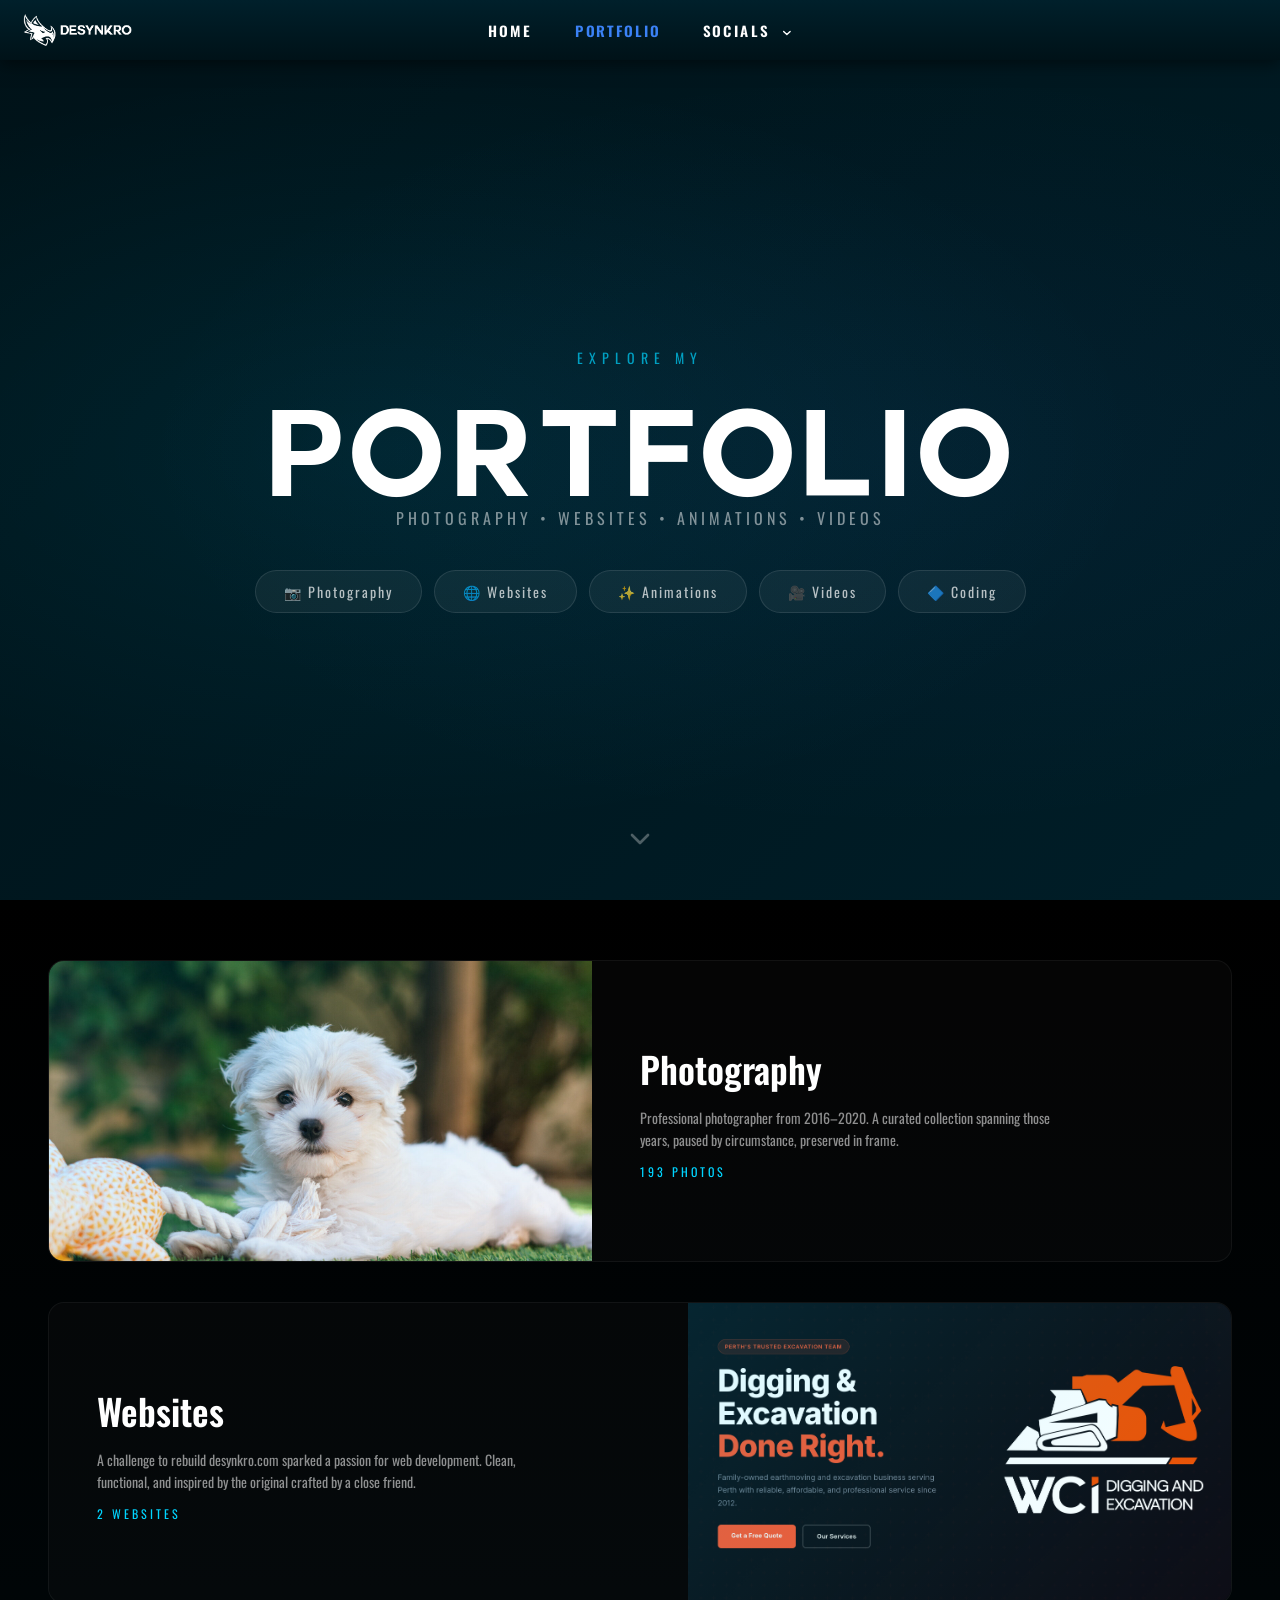
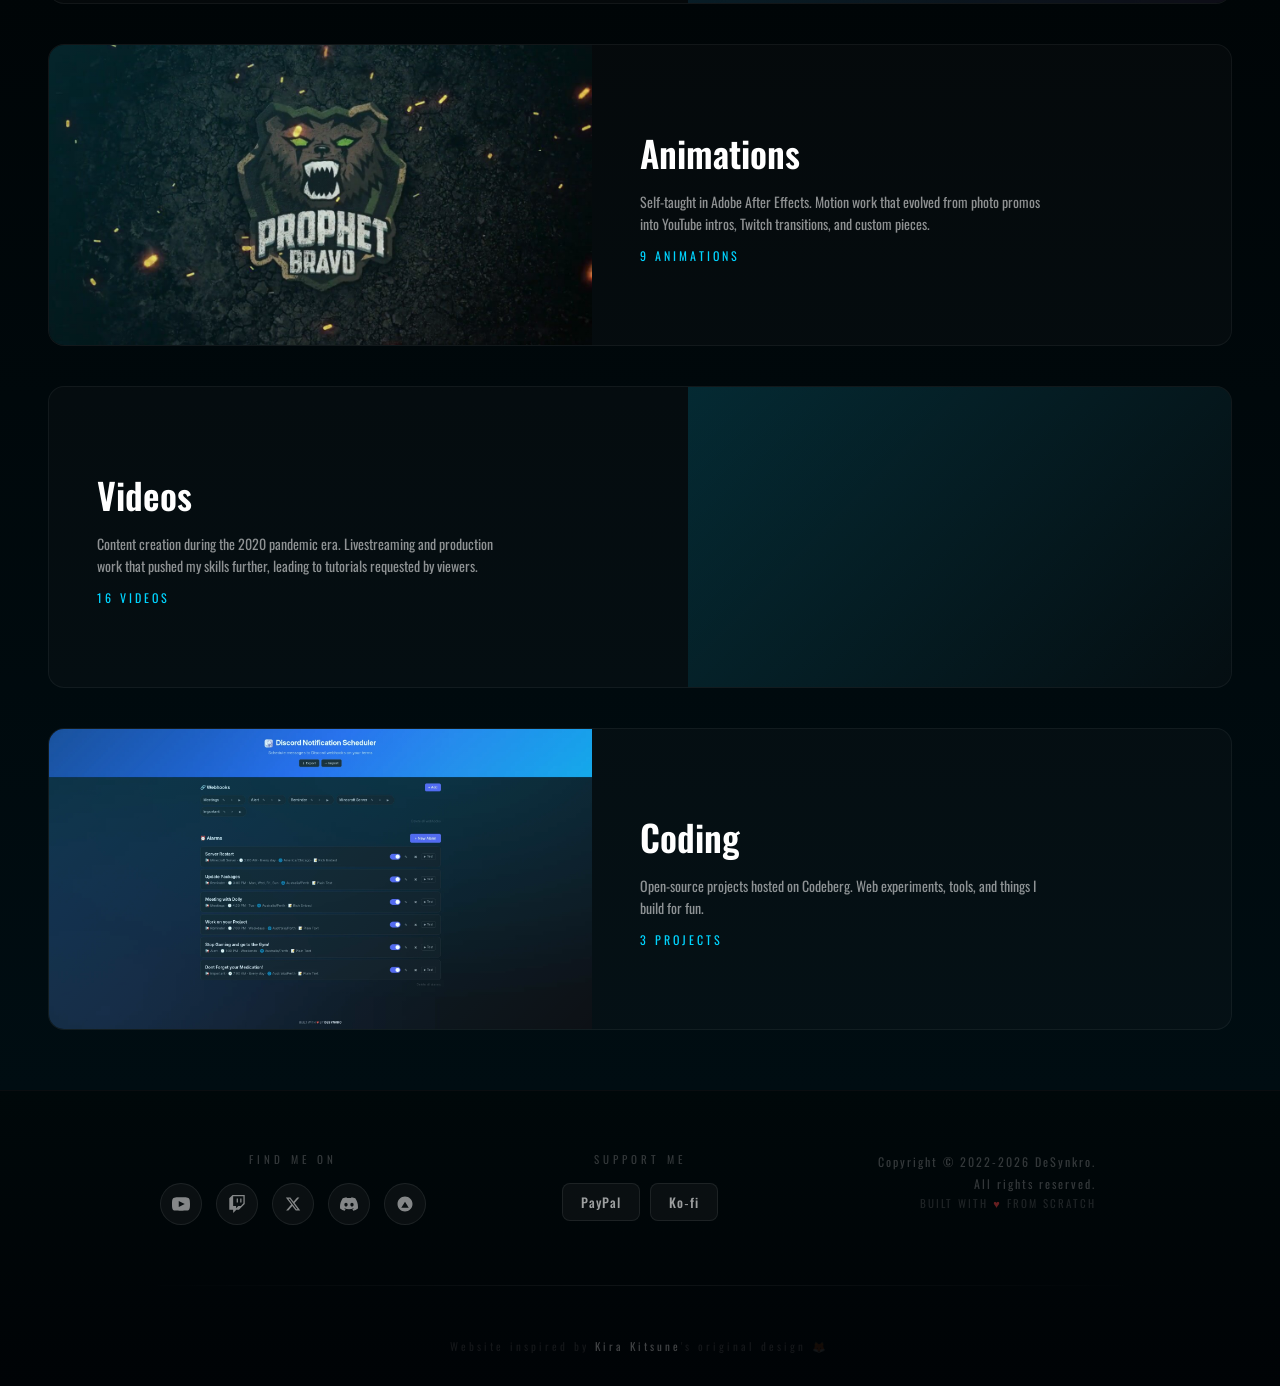
==== portfolio.html @ b9e72195 "v20260624 - Added RC Electrical website to Websites portfolio" ====
<!DOCTYPE html>
<html lang="en">
<head>
  <meta charset="UTF-8">
  <meta name="viewport" content="width=device-width, initial-scale=1.0">
  <base href="/">
  <title>DeSynkro Portfolio</title>
  <meta name="description" content="Explore DeSynkro's portfolio: photography, videos, websites, and animations.">
  <meta property="og:title" content="DeSynkro Portfolio">
  <meta property="og:description" content="Explore DeSynkro's portfolio: photography, videos, websites, and animations.">
  <meta property="og:type" content="website">
  <meta property="og:url" content="https://desynkro.com/portfolio">
  <meta property="og:image" content="https://desynkro.com/images/og-image.jpg">
  <meta name="twitter:card" content="summary_large_image">
  <meta name="twitter:title" content="DeSynkro Portfolio">
  <meta name="twitter:description" content="Explore DeSynkro's portfolio: photography, videos, websites, and animations.">
  <link rel="canonical" href="https://desynkro.com/portfolio">
  <link rel="icon" type="image/x-icon" href="/favicon.ico">
  <link rel="icon" type="image/png" sizes="32x32" href="/images/logos/favicon-32.png">
  <link rel="icon" type="image/png" sizes="16x16" href="/images/logos/favicon-16.png">

  <script type="application/ld+json">
  {
    "@context": "https://schema.org",
    "@type": "WebSite",
    "name": "DeSynkro",
    "url": "https://desynkro.com"
  }
  </script>

  <script type="application/ld+json">
  {
    "@context": "https://schema.org",
    "@type": "WebPage",
    "name": "DeSynkro Portfolio",
    "description": "Explore DeSynkro's portfolio: photography, videos, websites, and animations.",
    "url": "https://desynkro.com/portfolio",
    "breadcrumb": {
      "@type": "BreadcrumbList",
      "itemListElement": [
        { "@type": "ListItem", "position": 1, "name": "Home", "item": "https://desynkro.com" },
        { "@type": "ListItem", "position": 2, "name": "Portfolio", "item": "https://desynkro.com/portfolio" }
      ]
    }
  }
  </script>

  <link rel="stylesheet" href="/css/styles.css?v=20260624">
</head>
<body>

  <!-- ═══════════════ HEADER / NAV ═══════════════ -->
  <header>
    <a href="/"><img src="/images/logos/header_logo.png" alt="desynkro" class="header-logo"></a>
    <nav class="nav">
      <a href="/">HOME</a>
      <a href="/portfolio" class="nav-active">PORTFOLIO</a>
      <div class="dropdown">
        <a href="javascript:void(0)">SOCIALS <svg class="nav-chevron" viewBox="0 0 24 24" width="12" height="12" fill="none" stroke="currentColor" stroke-width="2.5" stroke-linecap="round" stroke-linejoin="round"><polyline points="6 9 12 15 18 9"/></svg></a>
        <div class="dropdown-menu">
          <a href="https://www.youtube.com/DeSynkro" target="_blank" rel="noopener noreferrer">YOUTUBE</a>
          <a href="https://www.twitch.tv/DeSynkro" target="_blank" rel="noopener noreferrer">TWITCH</a>
          <a href="https://x.com/DeSynkro" target="_blank" rel="noopener noreferrer">TWITTER</a>
          <a href="https://discord.com/invite/qptZkCj" target="_blank" rel="noopener noreferrer">DISCORD</a>
          <a href="https://codeberg.org/desynkro" target="_blank" rel="noopener noreferrer">CODEBERG</a>
      </div>
    </div>
  </nav>
  <button class="hamburger" id="hamburger" aria-label="Menu" aria-controls="mobileNav" aria-expanded="false">
    <span></span>
    <span></span>
    <span></span>
  </button>
</header>

<div class="mobile-nav" id="mobileNav">
  <a href="/" class="mobile-link">HOME</a>
  <a href="/portfolio" class="mobile-link mobile-active">PORTFOLIO</a>
  <div class="mobile-socials">
    <span class="mobile-socials-label">SOCIALS</span>
    <div class="mobile-social-icons">
      <a href="https://www.youtube.com/DeSynkro" target="_blank" rel="noopener noreferrer" class="msi yt">
        <svg viewBox="0 0 24 24" width="20" height="20" fill="currentColor"><path d="M23.498 6.186a3.016 3.016 0 0 0-2.122-2.136C19.505 3.545 12 3.545 12 3.545s-7.505 0-9.377.505A3.017 3.017 0 0 0 .502 6.186C0 8.07 0 12 0 12s0 3.93.502 5.814a3.016 3.016 0 0 0 2.122 2.136c1.871.505 9.376.505 9.376.505s7.505 0 9.377-.505a3.015 3.015 0 0 0 2.122-2.136C24 15.93 24 12 24 12s0-3.93-.502-5.814zM9.545 15.568V8.432L15.818 12l-6.273 3.568z"/></svg>
      </a>
      <a href="https://www.twitch.tv/DeSynkro" target="_blank" rel="noopener noreferrer" class="msi tw">
        <svg viewBox="0 0 24 24" width="20" height="20" fill="currentColor"><path d="M2.089 0L.525 4.175v16.694h5.736V24h3.132l3.127-3.132h4.695l6.26-6.258V0H2.089zm18.763 13.553l-3.652 3.651H12l-3.127 3.132v-3.132H4.473V2.089h16.379v11.464zM14.39 6.188v5.736H12V6.188h2.39zm-5.212 0v5.736H6.789V6.188h2.389z"/></svg>
      </a>
      <a href="https://x.com/DeSynkro" target="_blank" rel="noopener noreferrer" class="msi xx">
        <svg viewBox="0 0 24 24" width="18" height="18" fill="currentColor"><path d="M18.244 2.25h3.308l-7.227 8.26 8.502 11.24H16.17l-5.214-6.817L4.99 21.75H1.68l7.73-8.835L1.254 2.25H8.08l4.713 6.231zm-1.161 17.52h1.833L7.084 4.126H5.117z"/></svg>
      </a>
      <a href="https://discord.com/invite/qptZkCj" target="_blank" rel="noopener noreferrer" class="msi dc">
        <svg viewBox="0 0 24 24" width="20" height="20" fill="currentColor"><path d="M20.317 4.3698a19.7913 19.7913 0 0 0-4.8851-1.5152.0741.0741 0 0 0-.0785.0371c-.211.3753-.4447.8648-.6083 1.2495-1.8447-.2762-3.68-.2762-5.4868 0-.1636-.3933-.4058-.8742-.6177-1.2495a.077.077 0 0 0-.0785-.037 19.7363 19.7363 0 0 0-4.8852 1.515.0699.0699 0 0 0-.0321.0277C.5334 9.0458-.319 13.5799.0992 18.0578a.0824.0824 0 0 0 .0312.0561c2.0528 1.5076 4.0413 2.4228 5.9929 3.0294a.0777.0777 0 0 0 .0842-.0276c.4616-.6304.8731-1.2952 1.226-1.9942a.076.076 0 0 0-.0416-.1057c-.6528-.2476-1.2743-.5495-1.8722-.8923a.077.077 0 0 1-.0076-.1277c.1258-.0943.2517-.1923.3718-.2914a.0743.0743 0 0 1 .0776-.0105c3.9278 1.7933 8.18 1.7933 12.0614 0a.0739.0739 0 0 1 .0785.0095c.1202.099.246.1981.3728.2924a.077.077 0 0 1-.0066.1276 12.2986 12.2986 0 0 1-1.873.8914.0766.0766 0 0 0-.0407.1067c.3604.698.7719 1.3628 1.225 1.9932a.076.076 0 0 0 .0842.0286c1.961-.6067 3.9495-1.5219 6.0023-3.0294a.077.077 0 0 0 .0313-.0552c.5004-5.177-.8382-9.6739-3.5485-13.6604a.061.061 0 0 0-.0312-.0286zM8.02 15.3312c-1.1825 0-2.1569-1.0857-2.1569-2.419 0-1.3332.9555-2.4189 2.157-2.4189 1.2108 0 2.1757 1.0952 2.1568 2.419 0 1.3332-.9555 2.4189-2.1569 2.4189zm7.9748 0c-1.1825 0-2.1569-1.0857-2.1569-2.419 0-1.3332.9554-2.4189 2.1569-2.4189 1.2108 0 2.1757 1.0952 2.1568 2.419 0 1.3332-.946 2.4189-2.1568 2.4189z"/></svg>
      </a>
      <a href="https://codeberg.org/desynkro" target="_blank" rel="noopener noreferrer" class="msi cb">
        <svg viewBox="0 0 24 24" width="20" height="20" fill="currentColor"><path fill-rule="evenodd" d="M12 2C6.48 2 2 6.48 2 12s4.48 10 10 10 10-4.48 10-10S17.52 2 12 2zM7 17l5-8 5 8z"/></svg>
      </a>
    </div>
  </div>
</div>

  <!-- ═══════════════ PORTFOLIO HERO ═══════════════ -->
  <main>
  <section class="pf-hero">
    <div class="pf-hero-bg"></div>
    <div class="pf-hero-shine"></div>
    <div class="pf-hero-inner">
      <div class="pf-hero-label">EXPLORE MY</div>
      <h1 class="pf-hero-title">PORTFOLIO</h1>
      <p class="pf-hero-sub"><span class="pf-hs-line1">PHOTOGRAPHY &bull; WEBSITES</span><span class="pf-hs-sep"> &bull; </span><span class="pf-hs-line2">ANIMATIONS &bull; VIDEOS</span></p>
      <div class="pf-hero-pills" id="heroPills"></div>
    </div>
    <div class="hero-chevron" id="heroChevron">
      <svg viewBox="0 0 24 24" width="32" height="32" fill="none" stroke="currentColor" stroke-width="2" stroke-linecap="round" stroke-linejoin="round"><polyline points="6 9 12 15 18 9"/></svg>
    </div>
  </section>

  <!-- ═══════════════ MAIN CONTENT ═══════════════ -->
  <div class="pf-main" id="pfMain">

    <!-- CATEGORY HERO -->
    <section class="pf-cat-hero" id="pfCatHero" style="display:none">
      <div class="pf-cat-hero-bg" id="pfCatHeroBg"></div>
      <div class="pf-cat-hero-shine" id="pfCatHeroShine"></div>
      <div class="pf-cat-hero-inner">
        <h2 class="pf-cat-hero-title" id="pfCatHeroTitle"></h2>
        <p class="pf-cat-hero-desc" id="pfCatHeroDesc"></p>
      </div>
    </section>

    <!-- LEVEL 1: CATEGORY SHOWCASE -->
    <section class="pf-browse" id="pfBrowse">
      <div class="pf-showcase" id="pfShowcase"></div>
    </section>

    <!-- LEVEL 2: SUBCATEGORIES -->
    <section class="pf-browse" id="pfSubBrowse" style="display:none">
      <div class="pf-level-bar">
        <button class="pf-back" id="pfBackTop"><span class="pf-back-arr">←</span><span class="pf-back-lbl"> BACK</span></button>
        <span class="pf-level-title" id="pfLevelTitle"></span>
      </div>
      <div class="pf-subgrid" id="pfSubgrid"></div>
      <div class="pf-yt-cta" id="pfYtCta" style="display:none">
        <a href="https://www.youtube.com/@DeSynkro" target="_blank" rel="noopener noreferrer" class="pf-yt-cta-link">
          These are my favorites! Watch more on my YouTube
        </a>
      </div>
    </section>

    <!-- LEVEL 3: GALLERY -->
    <section class="pf-gallery" id="pfGallery" style="display:none">
      <div class="pf-level-bar pf-gallery-bar">
        <button class="pf-back" id="pfBackGallery"><span class="pf-back-arr">←</span><span class="pf-back-lbl"> BACK</span></button>
        <span class="pf-level-title" id="pfGalleryTitle"></span>
      </div>
      <div class="pf-grid" id="pfGrid"></div>
    </section>

    <!-- LIGHTBOX -->
    <div class="pf-lightbox" id="pfLightbox">
      <button class="pf-lightbox-close">✕</button>
      <div class="pf-lightbox-counter" id="pfLbCounter"></div>
      <div class="pf-lightbox-body">
        <div class="pf-lightbox-view">
          <img class="pf-lightbox-img" id="lbImg" alt="Portfolio image">
          <a class="pf-lightbox-link" id="lbLink" href="javascript:void(0)" target="_blank" rel="noopener noreferrer" style="display:none">VISIT SITE →</a>
        </div>
        <button class="pf-lightbox-arrow pf-lightbox-prev" id="lbPrev">‹</button>
        <button class="pf-lightbox-arrow pf-lightbox-next" id="lbNext">›</button>
      </div>
      <div class="pf-lightbox-footer">
        <div class="pf-lightbox-name" id="lbName"></div>
      </div>
    </div>

  </div>
  </main>

  <div class="pf-sticky-bar" id="pfStickyBar">
    <button class="pf-back pf-back--sticky" id="pfBackGallerySticky"><span class="pf-back-arr">←</span><span class="pf-back-lbl"> BACK</span></button>
  </div>

  <!-- ═══════════════ FOOTER ═══════════════ -->
  <footer>
    <div class="footer-inner">
      <div class="footer-col">
        <span class="footer-label">FIND ME ON</span>
        <div class="footer-socials-row">
          <a href="https://www.youtube.com/DeSynkro" target="_blank" rel="noopener noreferrer" class="social-icon yt" title="YouTube">
            <svg viewBox="0 0 24 24" width="18" height="18" fill="currentColor"><path d="M19.615 3.184c-3.604-.246-11.631-.245-15.23 0C.488 3.45.029 5.804 0 12c.029 6.185.484 8.549 4.385 8.816 3.6.245 11.626.246 15.23 0C23.512 20.55 23.971 18.196 24 12c-.029-6.185-.484-8.549-4.385-8.816zM9 16V8l8 4-8 4z"/></svg>
          </a>
          <a href="https://www.twitch.tv/DeSynkro" target="_blank" rel="noopener noreferrer" class="social-icon tw" title="Twitch">
            <svg viewBox="0 0 24 24" width="18" height="18" fill="currentColor"><path d="M11.571 4.714h1.715v5.143H11.57zm4.715 0H18v5.143h-1.714zM6 0L1.714 4.286v15.428h5.143V24l4.286-4.286h3.428L22.286 12V0zm14.571 11.143l-3.428 3.428h-3.428l-3 3v-3H6.857V1.714h13.714Z"/></svg>
          </a>
          <a href="https://x.com/DeSynkro" target="_blank" rel="noopener noreferrer" class="social-icon xx" title="Twitter / X">
            <svg viewBox="0 0 24 24" width="16" height="16" fill="currentColor"><path d="M18.244 2.25h3.308l-7.227 8.26 8.502 11.24H16.17l-5.214-6.817L4.99 21.75H1.68l7.73-8.835L1.254 2.25H8.08l4.713 6.231zm-1.161 17.52h1.833L7.084 4.126H5.117z"/></svg>
          </a>
          <a href="https://discord.com/invite/qptZkCj" target="_blank" rel="noopener noreferrer" class="social-icon dc" title="Discord">
            <svg viewBox="0 0 24 24" width="18" height="18" fill="currentColor"><path d="M20.317 4.3698a19.7913 19.7913 0 00-4.8851-1.5152.0741.0741 0 00-.0785.0371c-.211.3753-.4447.8648-.6083 1.2495-1.8447-.2762-3.68-.2762-5.4868 0-.1636-.3933-.4058-.8742-.6177-1.2495a.077.077 0 00-.0785-.037 19.7363 19.7363 0 00-4.8852 1.515.0699.0699 0 00-.0321.0277C.5334 9.0458-.319 13.5799.0992 18.0578a.0824.0824 0 00.0312.0561c2.0528 1.5076 4.0413 2.4228 5.9929 3.0294a.0777.0777 0 00.0842-.0276c.4616-.6304.8731-1.2952 1.226-1.9942a.076.076 0 00-.0416-.1057c-.6528-.2476-1.2743-.5495-1.8722-.8923a.077.077 0 01-.0076-.1277c.1258-.0943.2517-.1923.3718-.2914a.0743.0743 0 01.0776-.0105c3.9278 1.7933 8.18 1.7933 12.0614 0a.0739.0739 0 01.0785.0095c.1202.099.246.1981.3728.2924a.077.077 0 01-.0066.1276 12.2986 12.2986 0 01-1.873.8914.0766.0766 0 00-.0407.1067c.3604.698.7719 1.3628 1.225 1.9932a.076.076 0 00.0842.0286c1.961-.6067 3.9495-1.5219 6.0023-3.0294a.077.077 0 00.0313-.0552c.5004-5.177-.8382-9.6739-3.5485-13.6604a.061.061 0 00-.0312-.0286zM8.02 15.3312c-1.1825 0-2.1569-1.0857-2.1569-2.419 0-1.3332.9555-2.4189 2.157-2.4189 1.2108 0 2.1757 1.0952 2.1568 2.419 0 1.3332-.9555 2.4189-2.1569 2.4189zm7.9748 0c-1.1825 0-2.1569-1.0857-2.1569-2.419 0-1.3332.9554-2.4189 2.1569-2.4189 1.2108 0 2.1757 1.0952 2.1568 2.419 0 1.3332-.946 2.4189-2.1568 2.4189z"/></svg>
          </a>
          <a href="https://codeberg.org/desynkro" target="_blank" rel="noopener noreferrer" class="social-icon cb" title="Codeberg">
            <svg viewBox="0 0 24 24" width="18" height="18" fill="currentColor"><path fill-rule="evenodd" d="M12 2C6.48 2 2 6.48 2 12s4.48 10 10 10 10-4.48 10-10S17.52 2 12 2zM7 17l5-8 5 8z"/></svg>
          </a>
        </div>
      </div>
      <div class="footer-col">
        <span class="footer-label">SUPPORT ME</span>
        <div class="support-btns">
          <a href="https://paypal.me/iagorosa97" target="_blank" rel="noopener noreferrer" class="support-btn" title="PayPal">PayPal</a>
          <a href="https://ko-fi.com/desynkro" target="_blank" rel="noopener noreferrer" class="support-btn" title="Ko-fi">Ko‑fi</a>
        </div>
      </div>
      <div class="footer-col">
        <div class="footer-copy">
          Copyright © 2022-<span id="year"></span> DeSynkro.<br>All rights reserved.<br>
          <span class="footer-made">BUILT WITH <span class="heart">♥</span> FROM SCRATCH</span>
        </div>
      </div>
      <div class="footer-divider"></div>
      <div class="footer-bottom">Website inspired by <br class="footer-break"><a href="https://kirakitsune.dev/" target="_blank" rel="noopener noreferrer" class="footer-link">Kira Kitsune</a>'s original design 🦊</div>
    </div>
  </footer>

  <!-- ═══════════════ JAVASCRIPT ═══════════════ -->
  <script src="/js/portfolio-data.js"></script>
  <script>
    (function() {
      // ── REFS ──
      const showcase = document.getElementById('pfShowcase');
      const subGrid = document.getElementById('pfSubgrid');
      const galleryGrid = document.getElementById('pfGrid');
      const browse = document.getElementById('pfBrowse');
      const subBrowse = document.getElementById('pfSubBrowse');
      const gallery = document.getElementById('pfGallery');
      const levelTitle = document.getElementById('pfLevelTitle');
      const galleryTitle = document.getElementById('pfGalleryTitle');
      const backTop = document.getElementById('pfBackTop');
      const ytCta = document.getElementById('pfYtCta');
      const backGallery = document.getElementById('pfBackGallery');
      const backGallerySticky = document.getElementById('pfBackGallerySticky');
      const pfStickyBar = document.getElementById('pfStickyBar');
      const pfCatHero = document.getElementById('pfCatHero');
      const pfCatHeroBg = document.getElementById('pfCatHeroBg');
      const pfCatHeroShine = document.getElementById('pfCatHeroShine');
      const pfCatHeroTitle = document.getElementById('pfCatHeroTitle');
      const pfCatHeroDesc = document.getElementById('pfCatHeroDesc');
      const heroPills = document.getElementById('heroPills');
      const pfMain = document.getElementById('pfMain');

      let currentParent = null;
      let currentSub = null;
      let lbIndex = 0;
      let levelStack = [];
      let lastCategorySlug = null;

      function getItems(cat) { return cat.items || cat.images || []; }
      function countItems(cat) {
        if (cat.items) return cat.items.length;
        if (cat.images) return cat.images.length;
        if (cat.children) return cat.children.reduce((s, c) => s + countItems(c), 0);
        return 0;
      }

      // ── PILLS ──
      const emojis = { photography: '📷', websites: '🌐', animations: '✨', videos: '🎥', coding: '🔷' };
      portfolioData.forEach(cat => {
        const pill = document.createElement('button');
        pill.className = 'pf-pill';
        pill.textContent = (emojis[cat.slug] ? emojis[cat.slug] + ' ' : '') + cat.title;
        pill.addEventListener('click', () => {
          if (cat.type === 'coding') {
            renderCodebergProjects(cat);
          } else if (cat.items && cat.items.length && cat.type) {
            openGallery(cat);
          } else if (cat.children && cat.children.length) {
            renderSubCategories(cat);
          }
        });
        heroPills.appendChild(pill);
      });

      const catThemes = {
        photography: { accent: '#00d4ff', g1: '#001218', g2: '#00202B', g3: '#0a0020' },
        videos:      { accent: '#d400ff', g1: '#180018', g2: '#2B0020', g3: '#200040' },
        animations:  { accent: '#00ff88', g1: '#001810', g2: '#002B1a', g3: '#002010' },
        websites:    { accent: '#ff8800', g1: '#181000', g2: '#2B1a00', g3: '#201000' },
        coding:     { accent: '#2185D0', g1: '#001218', g2: '#002040', g3: '#0B3049' },
      };

      function showCatHero(cat) {
        pfCatHero.style.display = 'flex';
        const theme = catThemes[cat.slug] || catThemes.photography;
        pfCatHeroBg.style.background = `linear-gradient(135deg, ${theme.g1} 0%, ${theme.g2} 30%, ${theme.g3} 60%, ${theme.g1} 100%)`;
        pfCatHeroShine.style.background = `radial-gradient(ellipse at 30% 50%, ${theme.accent}22 0%, transparent 60%),
                                           radial-gradient(ellipse at 70% 50%, ${theme.accent}11 0%, transparent 60%)`;
        pfCatHero.style.setProperty('--cat-accent', theme.accent);
        pfCatHeroTitle.textContent = cat.title;
        pfCatHeroDesc.textContent = cat.desc || '';
        const hero = document.querySelector('.pf-hero');
        if (hero) hero.style.display = 'none';
      }

      function hideCatHero() {
        pfCatHero.style.display = 'none';
        const hero = document.querySelector('.pf-hero');
        if (hero) hero.style.display = '';
      }

      function pushState(slug, title, url, replace) {
        try {
          const safeUrl = !url || window.location.protocol === 'file:' ? null : url;
          if (replace) {
            history.replaceState({ slug }, title, safeUrl);
          } else {
            history.pushState({ slug }, title, safeUrl);
          }
        } catch(e) { /* history API unavailable */ }
        document.title = `${title} — DeSynkro`;
      }

      // ── LEVEL 1: SHOWCASE ──
      function renderShowcase(scroll, fromSlug) {
        currentParent = null;
        currentSub = null;
        levelStack = [];
        browse.style.display = '';
        subBrowse.style.display = 'none';
        gallery.style.display = 'none';
        ytCta.style.display = 'none';
        hideCatHero();
        adjustMainPadding();
        pushState(null, 'Portfolio', '/portfolio', true);
        document.title = 'DeSynkro Portfolio';


        showcase.innerHTML = portfolioData.map((cat, i) => {
          const total = countItems(cat);
          const label = cat.type === 'animation' ? 'ANIMATIONS'
            : cat.type === 'video' ? 'VIDEOS'
            : cat.type === 'website' ? 'SITES'
            : cat.type === 'coding' ? 'PROJECTS'
            : 'PROJECTS';
          const thumb = cat.thumb || '';
          const desc = cat.desc || `${total} ${label}`;
          const isEven = i % 2 === 0;
          const countLabel = cat.type === 'animation' ? 'ANIMATIONS'
            : cat.type === 'video' ? 'VIDEOS'
            : cat.type === 'website' ? 'WEBSITES'
            : cat.type === 'coding' ? 'PROJECTS'
            : cat.slug === 'videos' ? 'VIDEOS'
            : 'PHOTOS';

          return `
            <div class="pf-feature" data-slug="${cat.slug}">
              <div class="pf-feature-visual">
                <div class="pf-feature-bg" style="background-image:url('${thumb}')"></div>
                <div class="pf-feature-glow"></div>
              </div>
              <div class="pf-feature-info">
                <h2 class="pf-feature-title">${cat.title}</h2>
                <p class="pf-feature-desc">${desc}</p>
                <span class="pf-feature-count">${total} ${countLabel}</span>
              </div>
            </div>
          `;
        }).join('');

        showcase.querySelectorAll('.pf-feature').forEach((el, i) => {
          setTimeout(() => el.classList.add('show'), i * 120);
          el.addEventListener('click', () => {
              const cat = portfolioData.find(c => c.slug === el.dataset.slug);
              if (!cat) return;
              if (cat.type === 'coding') {
                renderCodebergProjects(cat);
              } else if (cat.items && cat.items.length && cat.type) {
                openGallery(cat);
              } else if (cat.children && cat.children.length) {
                renderSubCategories(cat);
              }
          });
        });
        if (scroll) {
          let target = null;
          if (fromSlug) {
            target = showcase.querySelector(`[data-slug="${fromSlug}"]`);
          }
          if (target) {
            target.scrollIntoView({ behavior: 'smooth', block: 'start' });
          } else {
            pfMain.scrollIntoView({ behavior: 'smooth', block: 'start' });
          }
        }
      }

      // ── LEVEL 2: SUBCATEGORIES ──
      function renderSubCategories(parent, replace) {
        currentParent = parent;
        lastCategorySlug = parent.slug;
        currentSub = null;
        browse.style.display = 'none';
        subBrowse.style.display = '';
        gallery.style.display = 'none';
        ytCta.style.display = parent.slug === 'videos' ? '' : 'none';
        showCatHero(parent);
        adjustMainPadding();
        const url = levelStack.length
          ? '/' + levelStack.map(p => p.slug).join('/') +
            (levelStack[levelStack.length - 1].slug === parent.slug ? '' : '/' + parent.slug)
          : '/' + parent.slug;
        pushState(parent.slug, parent.title, url, replace);
        levelTitle.textContent = '';
        backTop.innerHTML = levelStack.length
          ? `<span class="pf-back-arr">←</span><span class="pf-back-lbl"> BACK TO ${levelStack[levelStack.length - 1].title.toUpperCase()}</span>`
          : '<span class="pf-back-arr">←</span><span class="pf-back-lbl"> BACK</span>';

        const isLocations = parent.slug === 'locations';
        subGrid.classList.toggle('pf-subgrid--locations', isLocations);
        subGrid.innerHTML = parent.children.map(child => {
          const items = getItems(child);
          const label = child.type === 'video' ? 'VIDEOS'
            : child.type === 'website' ? 'SITES'
            : child.type === 'animation' ? 'ANIMATIONS'
            : 'PHOTOS';
          const locClass = isLocations ? ' pf-subcard--location' : '';
          const videoClass = child.type === 'video' ? ' pf-subcard--video' : '';
          return `
            <div class="pf-subcard${locClass}${videoClass}" data-slug="${child.slug}">
              <div class="pf-subcard-bg" style="background-image:url('${child.thumb}')"></div>
              <div class="pf-subcard-label"><span class="pf-subcard-title">${child.title}</span> <span class="pf-subcard-count">${countItems(child)} ${label}</span></div>
            </div>
          `;
        }).join('');

        subGrid.querySelectorAll('.pf-subcard').forEach(card => {
          card.addEventListener('click', () => {
            const slug = card.dataset.slug;
            const child = parent.children.find(c => c.slug === slug);
            if (!child) return;
            const items = getItems(child);
            if (items.length) {
              openGallery(child);
            } else if (child.children && child.children.length) {
              levelStack.push(parent);
              renderSubCategories(child);
            }
          });
        });

        requestAnimationFrame(() => {
          subGrid.querySelectorAll('.pf-subcard').forEach((el, i) => {
            setTimeout(() => el.classList.add('show'), i * 80);
          });
        });
        if (pfMain) pfMain.scrollIntoView({ behavior: 'smooth', block: 'start' });
      }

      function handleBack() {
        pfStickyBar.classList.remove('visible');
        if (currentParent) {
          if (levelStack.length && levelStack[levelStack.length - 1] === currentParent) {
            levelStack.pop();
          }
          renderSubCategories(currentParent, true);
        } else {
          renderShowcase(true, lastCategorySlug);
        }
      }

      backTop.addEventListener('click', () => {
        if (levelStack.length) {
          renderSubCategories(levelStack.pop(), true);
        } else {
          renderShowcase(true, lastCategorySlug);
        }
      });

      backGallery.addEventListener('click', handleBack);
      backGallerySticky.addEventListener('click', handleBack);

      // ── LEVEL 3: GALLERY ──
      function openGallery(cat, replace) {
        currentSub = cat;
        lastCategorySlug = (currentParent || cat).slug;
        if (pfStickyBar) pfStickyBar.classList.remove('visible');
        browse.style.display = 'none';
        subBrowse.style.display = 'none';
        gallery.style.display = '';
        showCatHero(currentParent || cat);
        adjustMainPadding();
        const ancestors = [];
        if (levelStack.length) ancestors.push(...levelStack);
        if (currentParent && !ancestors.some(a => a.slug === currentParent.slug)) ancestors.push(currentParent);
        const url = ancestors.length
          ? '/' + ancestors.map(a => a.slug).join('/') + '/' + cat.slug
          : '/' + cat.slug;
        pushState(cat.slug, cat.title, url, replace);
        galleryTitle.textContent = currentParent ? cat.title : '';
        backGallery.innerHTML = `<span class="pf-back-arr">←</span><span class="pf-back-lbl">${currentParent ? ` BACK TO ${currentParent.title.toUpperCase()}` : ' BACK'}</span>`;
        backGallerySticky.innerHTML = `<span class="pf-back-arr">←</span><span class="pf-back-lbl">${currentParent ? ` BACK TO ${currentParent.title.toUpperCase()}` : ' BACK'}</span>`;

        const items = getItems(cat);
        const isVideo = cat.type === 'video';
        const isAnimation = cat.type === 'animation';
        const isWebsite = cat.type === 'website';
        const isLocation = currentParent && currentParent.slug === 'locations';
        const isWide = isVideo || isLocation;
        const isNarrow = isAnimation || isWebsite;

        galleryGrid.className = 'pf-grid' + (isWide ? ' pf-grid--wide' : isNarrow ? ' pf-grid--narrow' : '');
        galleryGrid.innerHTML = items.map((item, i) => {
          const thumb = item.thumb || item;
          const playOverlay = (isVideo || isAnimation) ? '<div class="pf-grid-play">▶</div>' : '';
          const wideClass = (isWide || isNarrow) ? ' pf-grid-item--wide' : '';
          const label = item.title ? item.title.length > 40 ? item.title.slice(0, 39) + '…' : item.title : '';
          return `
            <div class="pf-grid-cell" data-index="${i}">
              <div class="pf-grid-item${wideClass}">
                <img src="${thumb}" alt="${cat.title}" loading="lazy">
                ${playOverlay}
              </div>
              ${label ? `<span class="pf-grid-label">${label}</span>` : ''}
            </div>
          `;
        }).join('');

        galleryGrid.querySelectorAll('.pf-grid-cell').forEach(el => {
          el.addEventListener('click', () => {
            lbIndex = parseInt(el.dataset.index);
            openLightbox();
          });
        });

        requestAnimationFrame(() => {
          galleryGrid.querySelectorAll('.pf-grid-cell').forEach((el, i) => {
            setTimeout(() => el.classList.add('show'), i * 40);
          });
        });
        if (pfMain) pfMain.scrollIntoView({ behavior: 'smooth', block: 'start' });
      }

      // ── CODEBERG PROJECTS ──
      const langColors = {
        JavaScript: '#f1e05a', TypeScript: '#3178c6', HTML: '#e34c26',
        CSS: '#563d7c', Python: '#3572A5', Shell: '#89e051',
        Dockerfile: '#384d54', PHP: '#4F5D95', Rust: '#dea584',
        Go: '#00ADD8', Ruby: '#701516', Svelte: '#ff3e00',
        Vue: '#41b883', Astro: '#ff5a03', Kotlin: '#A97BFF',
        Java: '#b07219', C: '#555555', 'C++': '#f34b7d',
        'C#': '#178600', Lua: '#000080', Swift: '#F05138',
      };
      function langColor(lang) { return langColors[lang] || '#6b7280'; }

      function renderCodebergProjects(cat, replace) {
        currentSub = cat;
        currentParent = null;
        lastCategorySlug = cat.slug;
        levelStack = [];
        if (pfStickyBar) pfStickyBar.classList.remove('visible');
        browse.style.display = 'none';
        subBrowse.style.display = 'none';
        gallery.style.display = '';
        showCatHero(cat);
        adjustMainPadding();
        const url = '/' + cat.slug;
        pushState(cat.slug, cat.title, url, replace);
        galleryTitle.textContent = '';
        backGallery.innerHTML = '<span class="pf-back-arr">&#8592;</span><span class="pf-back-lbl">BACK</span>';
        backGallerySticky.innerHTML = '<span class="pf-back-arr">&#8592;</span><span class="pf-back-lbl">BACK</span>';

        galleryGrid.className = 'pf-grid pf-grid--coding';

        const items = cat.items || [];
        if (!items.length) {
          galleryGrid.innerHTML = '<div class="pf-loading">No projects yet.</div>';
          if (pfMain) pfMain.scrollIntoView({ behavior: 'smooth', block: 'start' });
          return;
        }

        galleryGrid.innerHTML = items.map((item, i) => {
          const desc = item.desc || '';
          return `
            <a href="${item.url}" target="_blank" rel="noopener noreferrer" class="pf-coding-cell" data-index="${i}">
              <div class="pf-coding-card">
                <div class="pf-coding-name">${item.name}</div>
                ${desc ? `<div class="pf-coding-desc">${desc}</div>` : ''}
                <div class="pf-coding-meta">
                  ${item.lang ? `<span class="pf-coding-lang"><span class="pf-coding-dot" style="background:${langColor(item.lang)}"></span>${item.lang}</span>` : ''}
                </div>
              </div>
            </a>
          `;
        }).join('');

        requestAnimationFrame(() => {
          galleryGrid.querySelectorAll('.pf-coding-cell').forEach((el, i) => {
            setTimeout(() => el.classList.add('show'), i * 40);
          });
        });

        if (pfMain) pfMain.scrollIntoView({ behavior: 'smooth', block: 'start' });
      }

      // ── LIGHTBOX ──
      const lb = document.getElementById('pfLightbox');
      const lbImg = document.getElementById('lbImg');
      const lbCounter = document.getElementById('pfLbCounter');
      const lbName = document.getElementById('lbName');
      const lbLink = document.getElementById('lbLink');
      const lbClose = document.querySelector('.pf-lightbox-close');
      const lbPrev = document.getElementById('lbPrev');
      const lbNext = document.getElementById('lbNext');

      function hideLightboxMedia() {
        const f = lb.querySelector('.pf-lb-frame');
        if (f) { f.style.display = 'none'; f.src = ''; }
        const v = lb.querySelector('.pf-lb-vid');
        if (v) { v.style.display = 'none'; v.pause(); v.src = ''; v.load(); }
        const d = lb.querySelector('.pf-lb-demo');
        if (d) { d.style.display = 'none'; d.pause(); d.src = ''; d.load(); }
        lbImg.style.display = 'none';
        lbLink.style.display = 'none';
      }

      function openLightbox() {
        const items = getItems(currentSub);
        if (!items.length) return;
        const item = items[lbIndex];
        const type = currentSub.type || 'image';
        const total = items.length;

        lbCounter.textContent = `${lbIndex + 1} / ${total}`;
        lbName.textContent = item.title || '';
        hideLightboxMedia();

        if (type === 'video') {
          let frame = lb.querySelector('.pf-lb-frame');
          if (!frame) {
            frame = document.createElement('iframe');
            frame.className = 'pf-lb-frame';
            frame.allow = 'autoplay; encrypted-media';
            frame.allowFullscreen = true;
            lb.querySelector('.pf-lightbox-view').prepend(frame);
          }
          frame.style.display = '';
          frame.src = `https://www.youtube.com/embed/${item.videoId}?autoplay=1`;
        } else if (type === 'animation') {
          let video = lb.querySelector('.pf-lb-vid');
          if (!video) {
            video = document.createElement('video');
            video.className = 'pf-lb-vid';
            video.controls = true;
            video.playsInline = true;
            lb.querySelector('.pf-lightbox-view').prepend(video);
          }
          video.style.display = '';
          video.poster = item.thumb || '';
          video.src = item.src;
          video.load();
          video.volume = 0.2;
          video.play().catch(() => {});
        } else if (type === 'website') {
          if (item.src) {
            let demo = lb.querySelector('.pf-lb-demo');
            if (!demo) {
              demo = document.createElement('video');
              demo.className = 'pf-lb-demo';
              demo.controls = true;
              demo.playsInline = true;
              demo.loop = true;
              lb.querySelector('.pf-lightbox-view').prepend(demo);
            }
            demo.style.display = '';
            demo.poster = item.thumb || '';
            demo.src = item.src;
            demo.load();
            demo.volume = 0.2;
            demo.play().catch(() => {});
          } else {
            lbImg.style.display = '';
            lbImg.src = item.thumb || item;
          }
          lbLink.href = item.url || '#';
          lbLink.style.display = '';
          lbLink.textContent = 'VISIT SITE →';
        } else {
          lbImg.style.display = '';
          lbImg.src = item.thumb || item;
        }

        lb.classList.add('open');
        document.body.style.overflow = 'hidden';
      }

      function closeLightbox() {
        lb.classList.remove('open');
        document.body.style.overflow = '';
        const frame = lb.querySelector('.pf-lb-frame');
        if (frame) frame.src = '';
        const video = lb.querySelector('.pf-lb-vid');
        if (video) { video.pause(); video.src = ''; video.load(); }
        const demo = lb.querySelector('.pf-lb-demo');
        if (demo) { demo.pause(); demo.src = ''; demo.load(); }
        lbLink.style.display = 'none';
      }

      function prevItem() {
        const items = getItems(currentSub);
        if (!items.length) return;
        lbIndex = (lbIndex - 1 + items.length) % items.length;
        refreshLightboxItem();
      }

      function nextItem() {
        const items = getItems(currentSub);
        if (!items.length) return;
        lbIndex = (lbIndex + 1) % items.length;
        refreshLightboxItem();
      }

      function refreshLightboxItem() {
        const items = getItems(currentSub);
        const item = items[lbIndex];
        const type = currentSub.type || 'image';
        lbCounter.textContent = `${lbIndex + 1} / ${items.length}`;
        lbName.textContent = item.title || '';
        hideLightboxMedia();

        if (type === 'video') {
          const frame = lb.querySelector('.pf-lb-frame');
          if (frame) { frame.style.display = ''; frame.src = `https://www.youtube.com/embed/${item.videoId}?autoplay=1`; }
        } else if (type === 'animation') {
          const video = lb.querySelector('.pf-lb-vid');
          if (video) {
            video.style.display = '';
            video.poster = item.thumb || '';
            video.src = item.src;
            video.load();
            video.volume = 0.2;
            video.play().catch(() => {});
          }
        } else if (type === 'website') {
          if (item.src) {
            let d = lb.querySelector('.pf-lb-demo');
            if (!d) {
              d = document.createElement('video');
              d.className = 'pf-lb-demo';
              d.controls = true;
              d.playsInline = true;
              d.loop = true;
              lb.querySelector('.pf-lightbox-view').prepend(d);
            }
            d.style.display = '';
            d.poster = item.thumb || '';
            d.src = item.src;
            d.load();
            d.volume = 0.2;
            d.play().catch(() => {});
          } else {
            lbImg.style.display = '';
            lbImg.src = item.thumb || item;
          }
          lbLink.href = item.url || '#';
          lbLink.style.display = '';
          lbLink.textContent = 'VISIT SITE →';
        } else {
          lbImg.style.display = '';
          lbImg.src = item.thumb || item;
          lbLink.style.display = 'none';
        }
      }

      lbClose.addEventListener('click', closeLightbox);
      lbPrev.addEventListener('click', prevItem);
      lbNext.addEventListener('click', nextItem);

      lb.addEventListener('click', (e) => {
        if (e.target === lb || e.target.classList.contains('pf-lightbox-body') || e.target.classList.contains('pf-lightbox-view')) closeLightbox();
      });

      document.addEventListener('keydown', (e) => {
        if (!lb.classList.contains('open')) return;
        if (e.key === 'Escape') closeLightbox();
        if (e.key === 'ArrowLeft') prevItem();
        if (e.key === 'ArrowRight') nextItem();
      });

      // ── STICKY BACK BAR ──
      let topBarObserver = null;
      function isPhotographyAncestor() {
        if (currentParent && currentParent.slug === 'photography') return true;
        if (currentParent && currentParent.title === 'Photography') return true;
        for (const anc of levelStack) {
          if (anc.slug === 'photography' || anc.title === 'Photography') return true;
        }
        return false;
      }
      function adjustMainPadding() {
        if (pfMain) {
          pfMain.style.paddingBottom = isPhotographyAncestor() ? '80px' : '';
        }
      }
      function setupStickyObserver() {
        if (topBarObserver) topBarObserver.disconnect();
        if (!backGallery || !pfStickyBar) return;
        topBarObserver = new IntersectionObserver((entries) => {
          entries.forEach(entry => {
            if (gallery.style.display !== 'none' && isPhotographyAncestor()) {
              pfStickyBar.classList.toggle('visible', !entry.isIntersecting);
            } else {
              pfStickyBar.classList.remove('visible');
            }
          });
        }, { threshold: 0 });
        topBarObserver.observe(backGallery);
      }
      setupStickyObserver();

      // ── STICKY BAR: PUSH UP BEFORE FOOTER ──
      const pfFooter = document.querySelector('footer');
      function updateStickyBottom() {
        if (!pfFooter || !pfStickyBar) return;
        if (!pfStickyBar.classList.contains('visible')) {
          pfStickyBar.style.bottom = '';
          return;
        }
        const ft = pfFooter.getBoundingClientRect().top;
        const gap = 60;
        const barH = pfStickyBar.offsetHeight || 44;
        const normalBottom = 20;
        if (ft < window.innerHeight + gap) {
          const push = window.innerHeight - ft + gap;
          pfStickyBar.style.bottom = Math.max(normalBottom, push) + 'px';
        } else {
          pfStickyBar.style.bottom = normalBottom + 'px';
        }
      }
      document.addEventListener('scroll', updateStickyBottom, { passive: true });
      // Also update when bar becomes visible/hidden
      const obs = new MutationObserver(updateStickyBottom);
      if (pfStickyBar) obs.observe(pfStickyBar, { attributes: true, attributeFilter: ['class'] });

      // ── CHEVRON ──
      const chevron = document.getElementById('heroChevron');
      if (chevron) {
        chevron.addEventListener('click', () => {
          const main = document.getElementById('pfMain');
          if (main) main.scrollIntoView({ behavior: 'smooth' });
        });
      }

      // ── URL ROUTING ──
      function findChild(parent, slug) {
        if (!parent.children) return null;
        for (const c of parent.children) {
          if (c.slug === slug) return c;
          if (c.children) {
            const found = findChild(c, slug);
            if (found) return found;
          }
        }
        return null;
      }

      function navigateFromURL(replace) {
        const raw = window.location.pathname.replace(/^\/+/, '').replace(/\/+$/, '');
        const parts = raw.split('/');
        const idx = (parts[0] === 'portfolio' || parts[0] === 'portfolio.html') ? 1 : 0;
        const slug = parts[idx];
        const subSlug = parts[idx + 1];
        const deepSlug = parts[idx + 2];

        if (!slug) { renderShowcase(); return; }

        const cat = portfolioData.find(c => c.slug === slug);
        if (!cat) { renderShowcase(); return; }

        // 3 levels deep e.g. /photography/locations/bagui
        if (deepSlug && cat.children) {
          const subCat = cat.children.find(c => c.slug === subSlug);
          if (subCat && subCat.children) {
            const deep = subCat.children.find(c => c.slug === deepSlug);
            if (deep) {
              currentParent = subCat;
              levelStack = [cat, subCat];
              openGallery(deep, replace);
              return;
            }
          }
        }

        // 2 levels deep e.g. /photography/animals or /videos/gaming
        if (subSlug && cat.children) {
          const child = findChild(cat, subSlug);
          if (child) {
            const items = getItems(child);
            if (items.length) {
              currentParent = cat;
              levelStack = [];
              openGallery(child, replace);
            } else if (child.children && child.children.length) {
              levelStack = [cat];
              renderSubCategories(child, replace);
            }
            return;
          }
        }

        // Top-level category
        if (cat.type === 'coding') {
          renderCodebergProjects(cat, replace);
        } else if (cat.items && cat.items.length) {
          openGallery(cat, replace);
        } else if (cat.children && cat.children.length) {
          levelStack = [];
          renderSubCategories(cat, replace);
        } else {
          renderShowcase();
        }
      }

      window.addEventListener('popstate', () => {
        closeLightbox();
        navigateFromURL(true);
      });

      // ── INIT ──
      navigateFromURL(true);
    })();
  </script>
  <script src="/js/script.js"></script>
</body>
</html>
---- css/styles.css ----
@font-face {
      font-family: 'Couture';
      font-weight: bold;
      font-style: normal;
      font-display: swap;
      src: url('/fonts/couture/COUTUREBold.woff2') format('woff2'),
           url('/fonts/couture/COUTUREBold.ttf') format('truetype');
    }

    @font-face {
      font-family: 'Oswald';
      font-style: normal;
      font-weight: 400 700;
      font-display: swap;
      src: url('/fonts/oswald/oswald-latin.woff2') format('woff2');
    }

    /* ═══════════════════════════════════════════════
       GLOBAL & BASE STYLES
    ═══════════════════════════════════════════════ */
    html {
      scroll-behavior: smooth;
      scroll-padding-top: 60px;
    }

    * {
      margin: 0;
      padding: 0;
      box-sizing: border-box;
    }

    body {
      font-family: 'Oswald', sans-serif;
      background: #000;
    }

    /* ═══════════════════════════════════════════════
       HEADER / NAVIGATION
    ═══════════════════════════════════════════════ */
    header {
      height: 60px;
      display: flex;
      align-items: center;
      padding: 0 48px 0 20px;
      background: linear-gradient(180deg, #00202B 0%, #001218 100%);
      position: fixed;
      top: 0;
      left: 0;
      right: 0;
      z-index: 10;
      box-shadow: 0 4px 16px rgba(0,0,0,0.5);
    }

    .header-logo {
      height: 36px;
      width: auto;
    }
    header > a:first-child {
      display: flex;
      align-items: center;
    }

    .nav {
      display: flex;
      gap: 48px;
      position: absolute;
      left: 50%;
      top: 0;
      transform: translateX(-50%);
      height: 60px;
      align-items: center;
    }

    .nav a {
      color: #fff;
      text-decoration: none;
      font-size: 14px;
      font-weight: 600;
      letter-spacing: 2px;
      transform: scaleX(1.08);
      transition: color 0.2s ease;
      display: inline-block;
    }

    .nav a:hover {
      color: #3b82f6;
    }

    .nav a:active {
      color: #2563eb;
    }

    .nav a.nav-active {
      color: #3b82f6;
    }
    .nav a.nav-active:hover {
      color: #60a5fa;
    }

    .dropdown {
      position: relative;
      display: flex;
      align-items: center;
      height: 60px;
    }

    .dropdown-menu {
      position: absolute;
      top: 100%;
      left: 50%;
      translate: -50% -12px;
      background: linear-gradient(180deg, #001218 0%, #000b10 100%);
      min-width: 160px;
      padding: 8px 0 12px;
      border-radius: 0 0 12px 12px;
      opacity: 0;
      pointer-events: none;
      transition: opacity 0.25s ease, translate 0.25s ease;
    }

    .dropdown-menu::after {
      content: '';
      position: absolute;
      top: 100%;
      left: 8px;
      right: 8px;
      height: 20px;
      background: rgba(0,0,0,0.45);
      filter: blur(10px);
      border-radius: 0 0 12px 12px;
      z-index: -1;
      pointer-events: none;
    }

    .dropdown:hover .dropdown-menu,
    .dropdown:focus-within .dropdown-menu {
      opacity: 1;
      pointer-events: auto;
      translate: -50% -1px;
    }

    .nav-chevron {
      display: inline-block;
      vertical-align: middle;
      margin-left: 4px;
      transition: transform 0.25s ease;
    }

    .dropdown:hover .nav-chevron,
    .dropdown:focus-within .nav-chevron {
      transform: rotate(180deg);
    }

    .dropdown-menu a {
      display: block;
      padding: 6px 24px;
      font-size: 14px;
      font-weight: 600;
      letter-spacing: 1px;
      transform: scaleX(1.08);
      white-space: nowrap;
      text-align: center;
    }

    /* ═══════════════════════════════════════════════
       HAMBURGER / MOBILE NAV
    ═══════════════════════════════════════════════ */
    .hamburger {
      display: none;
      flex-direction: column;
      justify-content: center;
      gap: 5px;
      background: none;
      border: none;
      cursor: pointer;
      padding: 8px;
      position: absolute;
      right: 16px;
      top: 50%;
      translate: 0 -50%;
      z-index: 20;
    }

    .hamburger span {
      display: block;
      width: 24px;
      height: 2px;
      background: #fff;
      border-radius: 2px;
      transition: all 0.3s ease;
    }

    .hamburger.active span:nth-child(1) {
      rotate: 45deg;
      translate: 0 7px;
    }

    .hamburger.active span:nth-child(2) {
      opacity: 0;
    }

    .hamburger.active span:nth-child(3) {
      rotate: -45deg;
      translate: 0 -7px;
    }

    .mobile-nav {
      display: none;
      position: fixed;
      top: 60px;
      left: 0;
      right: 0;
      background: linear-gradient(180deg, #001218 0%, #000b10 100%);
      z-index: 9;
      padding: 16px 0 24px;
      opacity: 0;
      pointer-events: none;
      transition: opacity 0.3s ease;
      box-shadow: 0 8px 24px rgba(0,0,0,0.5);
    }

    .mobile-nav.open {
      display: block;
      opacity: 1;
      pointer-events: auto;
    }

    .mobile-nav a.mobile-link {
      display: block;
      padding: 14px 24px;
      color: #fff;
      text-decoration: none;
      font-size: 15px;
      font-weight: 600;
      letter-spacing: 2px;
      transform: scaleX(1.08);
      transition: color 0.2s ease, background 0.2s ease;
      text-align: center;
    }

    .mobile-nav a.mobile-link:hover {
      color: #3b82f6;
      background: rgba(255,255,255,0.03);
    }

    .mobile-nav a.mobile-link.mobile-active {
      color: #fff;
      background: rgba(59,130,246,0.08);
    }

    .mobile-socials {
      padding: 8px 24px 4px;
      text-align: center;
    }

    .mobile-socials-label {
      display: block;
      font-size: 11px;
      font-weight: 500;
      letter-spacing: 3px;
      color: rgba(255,255,255,0.3);
      margin-bottom: 12px;
    }

    .mobile-social-icons {
      display: flex;
      gap: 12px;
      justify-content: center;
    }

    .mobile-social-icons a {
      width: 40px;
      height: 40px;
      border-radius: 50%;
      background: rgba(255,255,255,0.04);
      border: 1px solid rgba(255,255,255,0.08);
      display: flex;
      align-items: center;
      justify-content: center;
      color: rgba(255,255,255,0.5);
      text-decoration: none;
      transition: all 0.25s ease;
    }

    .mobile-social-icons a svg {
      display: block;
    }

    .mobile-social-icons a.yt:hover {
      background: rgba(255,0,0,0.15);
      border-color: #FF0000;
      color: #FF0000;
    }

    .mobile-social-icons a.tw:hover {
      background: rgba(145,70,255,0.15);
      border-color: #9146FF;
      color: #9146FF;
    }

    .mobile-social-icons a.xx:hover {
      background: rgba(255,255,255,0.1);
      border-color: #fff;
      color: #fff;
    }

    .mobile-social-icons a.dc:hover {
      background: rgba(88,101,242,0.15);
      border-color: #5865F2;
      color: #5865F2;
    }

    .mobile-social-icons a.cb:hover {
      background: rgba(33,133,208,0.15);
      border-color: #2185D0;
      color: #2185D0;
    }

    /* ═══════════════════════════════════════════════
       HERO SECTION
    ═══════════════════════════════════════════════ */
    .hero {
      position: relative;
      min-height: calc(100vh - 60px);
      display: flex;
      align-items: center;
      justify-content: center;
      overflow: hidden;
      padding: 100px 20px;
      margin-top: 60px;
    }

    .hero-bg {
      position: absolute;
      inset: 0;
      background: url('../images/hero/title_bg.jpg') center center / cover no-repeat;
      background-image: image-set(url('../images/hero/title_bg.webp') type('image/webp'), url('../images/hero/title_bg.jpg') type('image/jpeg'));
      opacity: 0.6;
    }

    .hero-canvas {
      position: absolute;
      inset: 0;
      z-index: 0;
      pointer-events: none;
    }

    .hero-overlay {
      position: absolute;
      inset: 0;
      background: linear-gradient(180deg, rgba(0,0,0,0.1) 0%, rgba(0,0,0,0.5) 50%, rgba(0,0,0,0.92) 100%);
    }

    .hero-content {
      position: relative;
      z-index: 1;
      text-align: center;
      color: #fff;
      display: flex;
      flex-direction: column;
      align-items: center;
    }

    .hero-pfp {
      width: 160px;
      height: 160px;
      border-radius: 50%;
      object-fit: cover;
      border: 3px solid rgba(255,255,255,0.15);
      box-shadow: 0 0 40px rgba(0,32,43,0.6), 0 8px 24px rgba(0,0,0,0.5);
      margin-bottom: 48px;
    }

    .hero-title {
      font-family: 'Couture', 'Oswald', sans-serif;
      font-size: 127px;
      font-weight: 700;
      letter-spacing: 2px;
      transform: scaleX(1.1) scaleY(1.08);
      text-shadow: 0 0 40px rgba(0,32,43,0.8), 0 4px 8px rgba(0,0,0,0.6);
      line-height: 0.8;
      margin-bottom: -10px;
    }

    .hero-sub {
      font-size: 24px;
      font-weight: 400;
      letter-spacing: 6px;
      transform: scaleX(1.05);
      color: rgba(255,255,255,0.7);
      margin-top: 0px;
      text-shadow: 0 2px 4px rgba(0,0,0,0.6);
    }

    .hero-tagline {
      font-size: 16px;
      font-weight: 400;
      letter-spacing: 3.65px;
      color: rgba(255,255,255,0.6);
      margin-top: 8px;
    }

    .hero-tagline .emoji {
      color: rgba(59,130,246,0.7);
    }

    .hero-chevron {
      position: absolute;
      bottom: 40px;
      left: 50%;
      transform: translateX(-50%);
      color: rgba(255,255,255,0.3);
      cursor: pointer;
      animation: chevronBob 2s ease-in-out infinite;
      transition: color 0.3s;
      z-index: 2;
    }

    .hero-chevron:hover {
      color: rgba(59,130,246,0.7);
    }

    @keyframes chevronBob {
      0%, 100% { transform: translateX(-50%) translateY(0); }
      50%      { transform: translateX(-50%) translateY(8px); }
    }

    .specs-box {
      margin-top: 40px;
      background: linear-gradient(135deg, rgba(0,32,43,0.6) 0%, rgba(0,15,20,0.7) 100%);
      backdrop-filter: blur(10px);
      -webkit-backdrop-filter: blur(10px);
      border: 1px solid rgba(255,255,255,0.06);
      border-radius: 12px;
      padding: 20px 32px;
      text-align: left;
      font-size: 13px;
      font-weight: 400;
      letter-spacing: 1px;
      color: rgba(255,255,255,0.6);
      line-height: 1.8;
      min-width: 480px;
    }

    .specs-header {
      text-align: center;
      color: rgba(255,255,255,0.35);
      letter-spacing: 3px;
      margin-bottom: 8px;
      font-size: 11px;
    }

    .specs-box a {
      color: rgba(59,130,246,0.7);
      text-decoration: none;
    }

    /* ═══════════════════════════════════════════════
       FIND OUT MORE — CAROUSEL (ABOUT / SERVICES / CONTACT)
    ═══════════════════════════════════════════════ */
    .carousel-section {
      padding: 80px 20px 60px;
      background: linear-gradient(180deg, #000 0%, #000d12 100%);
    }

    .section-label {
      text-align: center;
      font-size: 16px;
      letter-spacing: 5px;
      color: rgba(255,255,255,0.45);
      margin-bottom: 16px;
    }

    .carousel-section .section-label {
      margin-top: -24px;
      margin-bottom: 24px;
    }

    .skills-section .section-label {
      margin-top: -12px;
    }

    .portfolio-section .section-label {
      margin-top: -12px;
    }

    .carousel-wrapper {
      max-width: 900px;
      margin: 0 auto;
      overflow-x: hidden;
      display: flex;
      gap: 24px;
      padding: 20px 4px 16px;
      scroll-behavior: smooth;
    }

    .carousel-card {
      flex: 0 0 100%;
      background: linear-gradient(135deg, rgba(0,32,43,0.5) 0%, rgba(0,15,20,0.6) 100%);
      backdrop-filter: blur(10px);
      -webkit-backdrop-filter: blur(10px);
      border: 1px solid rgba(255,255,255,0.06);
      border-radius: 16px;
      padding: 48px 48px 36px;
      min-height: 380px;
      display: flex;
      flex-direction: column;
    }

    .carousel-card .card-number {
      font-size: 12px;
      letter-spacing: 3px;
      color: rgba(59,130,246,0.4);
      margin-bottom: 4px;
    }

    .carousel-card .card-title {
      font-size: 42px;
      font-weight: 600;
      letter-spacing: 6px;
      transform: scaleX(1.08);
      transform-origin: left;
      color: #fff;
      margin-bottom: 20px;
      line-height: 1;
    }

    .carousel-card .card-body {
      font-family: 'Segoe UI', Tahoma, Geneva, Verdana, sans-serif;
      font-size: 15px;
      line-height: 1.7;
      color: rgba(255,255,255,0.6);
      flex: 1;
    }

    .carousel-card .card-body p {
      margin-bottom: 12px;
    }

    .carousel-card .card-body a {
      color: rgba(59,130,246,0.8);
      text-decoration: none;
    }
    .carousel-card .card-body a:hover {
      color: #60a5fa;
    }
    .card-body .contact-row {
      margin-top: 12px;
    }
    .contact-note {
      font-size: 12px;
      color: rgba(255,255,255,0.35);
    }

    .about-title-wrap {
      position: relative;
      display: inline-block;
    }
    .about-title-swap {
      display: block;
      transition: opacity 0.4s ease, transform 0.4s ease;
    }
    .about-title-alt {
      position: absolute;
      top: 0;
      left: 0;
      white-space: nowrap;
      opacity: 0;
      transform: translateY(12px);
      pointer-events: none;
    }
    .about-title-alt.is-visible {
      opacity: 1;
      transform: translateY(0);
      pointer-events: auto;
    }
    .about-title-swap.is-hidden {
      opacity: 0;
      transform: translateY(-12px);
      pointer-events: none;
    }

    .about-text-wrap {
      position: relative;
      min-height: 280px;
    }
    .about-text-inner {
      transition: opacity 0.4s ease, transform 0.4s ease;
    }
    .about-text-inner p {
      margin-bottom: 12px;
    }
    .about-text-inner a {
      color: rgba(59,130,246,0.8);
      text-decoration: none;
    }
    .about-text-inner a:hover {
      color: #60a5fa;
    }
    .about-text-alt {
      position: absolute;
      top: 0;
      left: 0;
      opacity: 0;
      transform: translateY(12px);
      pointer-events: none;
      max-height: 280px;
      overflow-y: auto;
      scrollbar-width: thin;
      scrollbar-color: rgba(255,255,255,0.12) transparent;
    }
    .about-text-alt::-webkit-scrollbar {
      width: 4px;
    }
    .about-text-alt::-webkit-scrollbar-track {
      background: transparent;
    }
    .about-text-alt::-webkit-scrollbar-thumb {
      background: rgba(255,255,255,0.12);
      border-radius: 2px;
    }
    .about-text-alt.is-visible {
      opacity: 1;
      transform: translateY(0);
      pointer-events: auto;
    }
    .about-text-inner.is-hidden {
      opacity: 0;
      transform: translateY(-12px);
      pointer-events: none;
    }
    .about-toggle {
      display: inline-block;
      margin-top: 12px;
      padding: 6px 14px;
      background: rgba(59,130,246,0.08);
      border: 1px solid rgba(59,130,246,0.15);
      border-radius: 10px;
      color: rgba(59,130,246,0.7);
      font-family: 'Segoe UI', Tahoma, Geneva, Verdana, sans-serif;
      font-size: 12px;
      cursor: pointer;
      transition: all 0.3s ease;
    }
    .about-toggle:hover {
      background: rgba(59,130,246,0.15);
      border-color: rgba(59,130,246,0.3);
      color: #60a5fa;
      transform: translateY(-2px);
    }

    .card-body--compact {
      display: flex;
      flex-direction: column;
      gap: 20px;
    }

    .review-stars {
      font-size: 13px;
      letter-spacing: 2px;
      color: #f59e0b;
      margin-bottom: 4px;
    }

    .review-text {
      font-family: 'Segoe UI', Tahoma, Geneva, Verdana, sans-serif;
      font-size: 13px;
      line-height: 1.6;
      color: rgba(255,255,255,0.65);
      font-style: italic;
      margin-bottom: 0 !important;
    }

    .review-author {
      font-family: 'Oswald', sans-serif;
      font-size: 14px;
      letter-spacing: 1px;
      color: rgba(255,255,255,0.8);
      margin-top: 2px;
    }

    .review-source {
      font-size: 11px;
      letter-spacing: 2px;
      color: rgba(59,130,246,0.4);
      text-transform: uppercase;
    }

    .carousel-dots {
      display: flex;
      justify-content: center;
      gap: 10px;
      margin-top: 8px;
    }

    .carousel-nav {
      display: flex;
      align-items: center;
      justify-content: center;
      gap: 16px;
      margin-top: 4px;
    }

    .carousel-arrow {
      background: none;
      border: none;
      color: rgba(255,255,255,0.3);
      cursor: pointer;
      padding: 4px 8px;
      transition: color 0.2s ease;
      line-height: 1;
      display: flex;
      align-items: center;
    }

    .carousel-arrow svg {
      width: 28px;
      height: 28px;
      display: block;
    }

    #prevBtn svg,
    #nextBtn svg,
    #portPrevBtn svg,
    #portNextBtn svg {
      transform: translateY(3px);
    }

    .carousel-arrow:hover {
      color: rgba(59,130,246,0.8);
    }

    .carousel-dots button {
      width: 10px;
      height: 10px;
      border-radius: 50%;
      background: rgba(255,255,255,0.15);
      transition: background 0.2s ease, transform 0.2s ease;
      display: block;
      border: none;
      cursor: pointer;
      padding: 0;
    }

    .carousel-dots button:hover {
      background: rgba(59,130,246,0.5);
      transform: scale(1.3);
    }

    .carousel-dots button.active {
      background: rgba(59,130,246,0.7);
      transform: scale(1.3);
    }

    /* ═══════════════════════════════════════════════
       PORTFOLIO — PHOTOGRAPHY GRID / CAROUSEL
    ═══════════════════════════════════════════════ */
    .portfolio-section {
      padding: 60px 20px 40px;
      background: linear-gradient(180deg, #000d12 0%, #000 100%);
      overflow: hidden;
    }

    .portfolio-wrapper {
      display: grid;
      grid-template-columns: repeat(6, 1fr);
      gap: 12px;
      max-width: 1000px;
      margin: 32px auto 0;
      padding: 0;
      scrollbar-width: none;
    }

    .portfolio-wrapper::-webkit-scrollbar {
      display: none;
    }

    .portfolio-wrapper .portfolio-item {
      position: relative;
      border-radius: 10px;
      overflow: hidden;
      cursor: pointer;
      aspect-ratio: 2 / 3;
      transition: all 0.3s ease;
    }

    .portfolio-wrapper .portfolio-item--wide {
      grid-column: span 3;
      aspect-ratio: 16 / 9;
    }

    .portfolio-item:hover {
      transform: translateY(-3px);
      box-shadow: 0 8px 24px rgba(0,0,0,0.3);
    }

    .portfolio-wrapper .portfolio-item.fade-in {
      transition: opacity 0.6s ease, transform 0.6s ease;
    }
    .portfolio-wrapper .portfolio-item.fade-in:nth-child(1) { transition-delay: 0.0s; }
    .portfolio-wrapper .portfolio-item.fade-in:nth-child(2) { transition-delay: 0.1s; }
    .portfolio-wrapper .portfolio-item.fade-in:nth-child(3) { transition-delay: 0.2s; }
    .portfolio-wrapper .portfolio-item.fade-in:nth-child(4) { transition-delay: 0.3s; }
    .portfolio-wrapper .portfolio-item.fade-in:nth-child(5) { transition-delay: 0.4s; }
    .portfolio-wrapper .portfolio-item.fade-in:nth-child(6) { transition-delay: 0.5s; }
    .portfolio-wrapper .portfolio-item.fade-in:nth-child(7) { transition-delay: 0.2s; }
    .portfolio-wrapper .portfolio-item.fade-in:nth-child(8) { transition-delay: 0.3s; }

    .portfolio-section .carousel-nav {
      display: none;
    }

    @media (max-width: 1024px) {
      .portfolio-wrapper {
        display: flex;
        gap: 12px;
        padding: 20px 4px 16px;
        overflow-x: auto;
        scroll-snap-type: x mandatory;
        scroll-behavior: smooth;
      }
      .portfolio-wrapper .portfolio-item {
        flex: 0 0 calc(33.33% - 8px);
        scroll-snap-align: start;
      }
      .portfolio-wrapper .portfolio-item:nth-child(7),
      .portfolio-wrapper .portfolio-item:nth-child(8) {
        flex: 0 0 calc(50% - 6px);
      }
      .portfolio-section .carousel-nav {
        display: flex;
      }
    }

    @media (max-width: 600px) {
      .portfolio-wrapper .portfolio-item {
        flex: 0 0 calc(50% - 6px);
      }
    }

    .portfolio-item img {
      width: 100%;
      height: 100%;
      object-fit: cover;
      transition: transform 0.5s ease;
    }

    .portfolio-item:hover img {
      transform: scale(1.1);
    }

    .portfolio-item .overlay {
      position: absolute;
      inset: 0;
      background: linear-gradient(180deg, transparent 40%, rgba(0,0,0,0.75) 100%);
      opacity: 0;
      transition: opacity 0.3s ease;
      display: flex;
      align-items: flex-end;
      padding: 14px;
    }

    .portfolio-item:hover .overlay {
      opacity: 1;
    }

    .portfolio-item .overlay span {
      color: #fff;
      font-size: 11px;
      letter-spacing: 2px;
      font-weight: 500;
    }

    .portfolio-note {
      text-align: center;
      margin-top: 28px;
      font-size: 13px;
      letter-spacing: 3px;
      color: rgba(255,255,255,0.3);
    }

    .portfolio-note a {
      color: rgba(59,130,246,0.7);
      text-decoration: none;
      transition: color 0.2s ease;
    }

    .portfolio-note a:hover {
      color: rgba(59,130,246,1);
    }

    .portfolio-cta {
      text-align: center;
      margin-top: 32px;
    }

    .cta-btn {
      display: inline-flex;
      align-items: center;
      gap: 10px;
      padding: 14px 32px;
      border-radius: 50px;
      background: linear-gradient(135deg, rgba(59,130,246,0.15), rgba(59,130,246,0.05));
      border: 1px solid rgba(59,130,246,0.25);
      color: rgba(255,255,255,0.85);
      text-decoration: none;
      font-size: 14px;
      font-weight: 600;
      letter-spacing: 2px;
      transform: scaleX(1.06);
      transition: all 0.3s ease;
      position: relative;
      overflow: hidden;
    }

    .cta-btn::before {
      content: '';
      position: absolute;
      inset: 0;
      border-radius: 50px;
      background: linear-gradient(135deg, rgba(59,130,246,0.3), rgba(59,130,246,0.1));
      opacity: 0;
      transition: opacity 0.3s ease;
    }

    .cta-btn:hover::before {
      opacity: 1;
    }

    .cta-btn:hover {
      border-color: rgba(59,130,246,0.5);
      box-shadow: 0 0 30px rgba(59,130,246,0.2), inset 0 0 20px rgba(59,130,246,0.05);
      transform: scaleX(1.06) translateY(-2px);
      color: #fff;
    }

    .cta-btn svg {
      transition: transform 0.3s ease;
      position: relative;
      z-index: 1;
    }

    .cta-btn:hover svg {
      transform: translateX(4px);
    }

    .cta-btn span {
      position: relative;
      z-index: 1;
    }

    @media (max-width: 900px) {
      .portfolio-wrapper .portfolio-item { flex: 0 0 calc(33.33% - 8px); }
    }

    @media (max-width: 600px) {
      .portfolio-wrapper .portfolio-item { flex: 0 0 calc(50% - 6px); }
    }

    /* ═══════════════════════════════════════════════
       LIGHTBOX
    ═══════════════════════════════════════════════ */
    .lightbox {
      position: fixed;
      inset: 0;
      z-index: 100;
      background: rgba(0,0,0,0.92);
      backdrop-filter: blur(20px);
      -webkit-backdrop-filter: blur(20px);
      display: flex;
      flex-direction: column;
      opacity: 0;
      pointer-events: none;
      transition: opacity 0.3s ease;
    }

    .lightbox.open {
      opacity: 1;
      pointer-events: auto;
    }

    .lightbox-close {
      position: fixed;
      top: 24px;
      right: 28px;
      color: rgba(255,255,255,0.5);
      font-size: 28px;
      cursor: pointer;
      transition: color 0.2s ease;
      z-index: 101;
      line-height: 1;
      font-family: 'Segoe UI', sans-serif;
      background: none;
      border: none;
      padding: 0;
    }

    .lightbox-close:hover {
      color: #fff;
    }

    .lightbox-counter {
      position: fixed;
      top: 28px;
      left: 50%;
      transform: translateX(-50%);
      font-size: 14px;
      letter-spacing: 2px;
      color: rgba(255,255,255,0.5);
      z-index: 101;
    }

    .lightbox-body {
      flex: 1;
      display: flex;
      align-items: center;
      justify-content: center;
      padding: 0 60px;
    }

    .lightbox-view {
      display: flex;
      flex-direction: column;
      align-items: center;
      justify-content: center;
      max-width: 100%;
      max-height: 100%;
    }

    .lightbox-img {
      max-width: 90vw;
      max-height: 85vh;
      border-radius: 12px;
      box-shadow: 0 20px 60px rgba(0,0,0,0.7);
      cursor: default;
      object-fit: contain;
      transform: scale(0.92);
      transition: transform 0.35s cubic-bezier(.22,1,.36,1);
    }

    .lightbox.open .lightbox-img {
      transform: scale(1);
    }

    .lb-vid {
      max-width: 90vw;
      max-height: 80vh;
      border-radius: 12px;
      box-shadow: 0 20px 60px rgba(0,0,0,0.7);
    }

    .lb-site-btn {
      display: inline-block;
      margin-top: 16px;
      padding: 10px 24px;
      border-radius: 10px;
      background: rgba(59,130,246,0.1);
      border: 1px solid rgba(59,130,246,0.2);
      color: rgba(255,255,255,0.8);
      font-family: 'Oswald', sans-serif;
      font-size: 13px;
      letter-spacing: 2px;
      text-decoration: none;
      transition: all 0.3s ease;
    }

    .lb-site-btn:hover {
      background: rgba(59,130,246,0.2);
      border-color: rgba(59,130,246,0.4);
      color: #fff;
      transform: translateY(-2px);
    }

    .lightbox-arrow {
      position: fixed;
      top: 50%;
      transform: translateY(-50%);
      width: 48px;
      height: 48px;
      border: none;
      background: rgba(255,255,255,0.06);
      backdrop-filter: blur(8px);
      -webkit-backdrop-filter: blur(8px);
      color: rgba(255,255,255,0.6);
      font-size: 28px;
      cursor: pointer;
      border-radius: 50%;
      display: flex;
      align-items: center;
      justify-content: center;
      transition: all 0.25s ease;
      z-index: 101;
      line-height: 1;
    }

    .lightbox-arrow:hover {
      background: rgba(0,212,255,0.12);
      color: #00d4ff;
    }

    .lightbox-prev { left: 20px; }
    .lightbox-next { right: 20px; }

    /* ═══════════════════════════════════════════════
       SKILLS GRID
    ═══════════════════════════════════════════════ */

    .skills-section {
      padding: 80px 20px 100px;
      background: linear-gradient(180deg, #000 0%, #00080a 100%);
    }

    .skills-grid {
      display: grid;
      grid-template-columns: repeat(4, 1fr);
      gap: 16px;
      max-width: 800px;
      margin: 40px auto 0;
    }

    .skill-item {
      background: rgba(255,255,255,0.03);
      border: 1px solid rgba(255,255,255,0.06);
      border-radius: 10px;
      padding: 20px 16px;
      text-align: center;
      transition: all 0.3s ease;
      user-select: none;
      -webkit-user-select: none;
      cursor: pointer;
    }

    .skill-item:hover {
      background: rgba(255,255,255,0.06);
      border-color: rgba(59,130,246,0.2);
      transform: translateY(-3px);
      box-shadow: 0 8px 24px rgba(0,0,0,0.3);
    }

    .skill-item .skill-icon {
      font-size: 28px;
      display: block;
      margin-bottom: 8px;
    }

    .skill-item .skill-name {
      font-size: 13px;
      font-weight: 500;
      letter-spacing: 2px;
      color: rgba(255,255,255,0.6);
    }

    /* ═══════════════════════════════════════════════
       SKILL OVERLAY — FROSTED GLASS POPUP
    ═══════════════════════════════════════════════ */
    .skill-overlay {
      display: none;
      position: fixed;
      inset: 0;
      z-index: 100;
      background: rgba(0,0,0,0.75);
      backdrop-filter: blur(12px);
      -webkit-backdrop-filter: blur(12px);
      align-items: center;
      justify-content: center;
      cursor: pointer;
    }

    .skill-overlay.open {
      display: flex;
    }

    .skill-overlay-close {
      position: fixed;
      top: 24px;
      right: 28px;
      color: rgba(255,255,255,0.5);
      font-size: 28px;
      cursor: pointer;
      transition: color 0.2s ease;
      z-index: 101;
      line-height: 1;
      font-family: 'Segoe UI', sans-serif;
      background: none;
      border: none;
      padding: 0;
    }

    .skill-overlay-close:hover {
      color: #fff;
    }

    .skill-overlay-card {
      background: rgba(255,255,255,0.04);
      backdrop-filter: blur(16px);
      -webkit-backdrop-filter: blur(16px);
      border: 1px solid rgba(255,255,255,0.08);
      border-radius: 20px;
      padding: 48px 40px 40px;
      max-width: 480px;
      width: 90vw;
      cursor: default;
      text-align: center;
      animation: skillFadeIn 0.3s ease;
    }

    @keyframes skillFadeIn {
      from {
        opacity: 0;
        transform: translateY(20px) scale(0.96);
      }
      to {
        opacity: 1;
        transform: translateY(0) scale(1);
      }
    }

    .skill-overlay-icon {
      font-size: 56px;
      margin-bottom: 12px;
    }

    .skill-overlay-name {
      font-size: 28px;
      font-weight: 600;
      letter-spacing: 2px;
      color: #fff;
      margin-bottom: 16px;
    }

    .skill-overlay-desc {
      font-size: 14px;
      font-weight: 300;
      letter-spacing: 1px;
      color: rgba(255,255,255,0.6);
      line-height: 1.7;
      margin-bottom: 24px;
      white-space: pre-line;
    }

    .skill-overlay-tools {
      display: flex;
      flex-wrap: wrap;
      gap: 8px;
      justify-content: center;
    }

    .skill-overlay-tools span {
      display: inline-block;
      padding: 6px 16px;
      border-radius: 20px;
      background: rgba(59,130,246,0.1);
      border: 1px solid rgba(59,130,246,0.15);
      color: rgba(59,130,246,0.8);
      font-size: 12px;
      font-weight: 500;
      letter-spacing: 1px;
    }

    .skill-overlay-specs {
      margin-top: 16px;
      width: 100%;
    }

    .skill-overlay-specs-wrap {
      display: flex;
      gap: 16px;
      justify-content: center;
      flex-wrap: wrap;
      text-align: center;
      margin-bottom: 16px;
    }

    .skill-overlay-specs .specs-box {
      margin-top: 0;
      min-width: 0;
      width: 100%;
      background: none;
      backdrop-filter: none;
      -webkit-backdrop-filter: none;
      border: none;
      border-radius: 0;
      padding: 0;
      font-size: 14px;
      font-weight: 300;
      letter-spacing: 0.5px;
      line-height: 1.6;
      color: rgba(255,255,255,0.55);
      text-align: center;
    }

    .skill-overlay-specs .specs-header {
      color: rgba(59,130,246,0.6);
      letter-spacing: 3px;
      margin-bottom: 4px;
      font-size: 12px;
    }

    .skill-overlay-specs .specs-box > div:not(.specs-header) {
      font-size: 14px;
      font-weight: 300;
      letter-spacing: 0.5px;
      color: rgba(255,255,255,0.55);
      line-height: 1.6;
      text-align: center;
    }

    .skill-overlay-specs .specs-box a {
      color: rgba(59,130,246,0.7);
      text-decoration: none;
    }

    /* ═══════════════════════════════════════════════
       FOOTER — SOCIALS, SUPPORT, COPYRIGHT
    ═══════════════════════════════════════════════ */
    footer {
      background: linear-gradient(180deg, #00080a 0%, #000306 100%);
      border-top: 1px solid rgba(255,255,255,0.04);
      padding: 60px 20px 32px;
    }

    .footer-inner {
      max-width: 1000px;
      margin: 0 auto;
      display: grid;
      grid-template-columns: 1fr 1fr 1fr;
      gap: 40px;
      align-items: start;
    }

    .footer-col {
      display: flex;
      flex-direction: column;
      align-items: center;
      gap: 16px;
    }

    .footer-col:last-child {
      align-items: flex-end;
    }

    .footer-label {
      font-size: 11px;
      letter-spacing: 4px;
      color: rgba(255,255,255,0.2);
    }

    .footer-socials-row {
      display: flex;
      gap: 14px;
    }

    .social-icon {
      width: 42px;
      height: 42px;
      border-radius: 50%;
      background: rgba(255,255,255,0.04);
      border: 1px solid rgba(255,255,255,0.08);
      display: flex;
      align-items: center;
      justify-content: center;
      color: rgba(255,255,255,0.5);
      text-decoration: none;
      transition: all 0.25s ease;
    }

    .social-icon:hover {
      transform: translateY(-3px);
    }

    .social-icon svg {
      display: block;
    }

    .social-icon.yt:hover {
      background: rgba(255,0,0,0.15);
      border-color: #FF0000;
      color: #FF0000;
      box-shadow: 0 0 20px rgba(255,0,0,0.15);
    }

    .social-icon.tw:hover {
      background: rgba(145,70,255,0.15);
      border-color: #9146FF;
      color: #9146FF;
      box-shadow: 0 0 20px rgba(145,70,255,0.15);
    }

    .social-icon.xx:hover {
      background: rgba(255,255,255,0.1);
      border-color: #fff;
      color: #fff;
      box-shadow: 0 0 20px rgba(255,255,255,0.1);
    }

    .social-icon.dc:hover {
      background: rgba(88,101,242,0.15);
      border-color: #5865F2;
      color: #5865F2;
      box-shadow: 0 0 20px rgba(88,101,242,0.15);
    }

    .social-icon.cb:hover {
      background: rgba(33,133,208,0.15);
      border-color: #2185D0;
      color: #2185D0;
      box-shadow: 0 0 20px rgba(33,133,208,0.15);
    }

    .support-btns {
      display: flex;
      gap: 10px;
    }

    .support-btn {
      display: inline-flex;
      align-items: center;
      gap: 6px;
      padding: 8px 18px;
      border-radius: 8px;
      background: rgba(255,255,255,0.04);
      border: 1px solid rgba(255,255,255,0.08);
      color: rgba(255,255,255,0.6);
      text-decoration: none;
      font-size: 13px;
      font-weight: 500;
      letter-spacing: 1px;
      font-family: 'Oswald', sans-serif;
      transition: all 0.25s ease;
    }

    .support-btn:hover {
      background: rgba(255,255,255,0.08);
      border-color: rgba(255,255,255,0.2);
      color: #fff;
      transform: translateY(-2px);
      box-shadow: 0 4px 16px rgba(0,0,0,0.3);
    }

    .footer-copy {
      text-align: right;
      font-size: 12px;
      letter-spacing: 2px;
      color: rgba(255,255,255,0.2);
      line-height: 1.8;
    }

    .footer-made {
      display: block;
      font-size: 11px;
      color: rgba(255,255,255,0.12);
    }

    .footer-made .heart {
      color: rgba(255,70,70,0.4);
      display: inline-block;
      animation: heartbeat 1.5s ease-in-out infinite;
    }

    @keyframes heartbeat {
      0%, 100% { transform: scale(1); }
      15% { transform: scale(1.3); }
      30% { transform: scale(1); }
      45% { transform: scale(1.15); }
      60% { transform: scale(1); }
    }

    .footer-divider {
      grid-column: 1 / -1;
      height: 1px;
      background: linear-gradient(90deg, transparent, rgba(255,255,255,0.06), transparent);
      margin: 20px 0 0;
    }

    .footer-bottom {
      grid-column: 1 / -1;
      text-align: center;
      font-size: 11px;
      letter-spacing: 3px;
      color: rgba(255,255,255,0.08);
      margin-top: 12px;
    }
    .footer-break { display: none; }
    .footer-bottom a {
      color: rgba(255,255,255,0.25);
      text-decoration: none;
      transition: color 0.3s;
    }

    @media (max-width: 768px) {
      .footer-inner {
        grid-template-columns: 1fr;
        gap: 32px;
      }
      .footer-col, .footer-col:last-child {
        align-items: center;
        text-align: center;
      }
    }

    /* ═══════════════════════════════════════════════
       SCROLL FADE-IN ANIMATIONS
    ═══════════════════════════════════════════════ */
    .fade-in {
      opacity: 0;
      transform: translateY(30px);
      transition: opacity 0.7s ease, transform 0.7s ease;
    }

    .fade-in.visible {
      opacity: 1;
      transform: translateY(0);
    }


    @media (max-width: 640px) {
      .skills-grid { grid-template-columns: repeat(2, 1fr); }
    }

    /* ═══════════════════════════════════════════════
       PORTFOLIO 2.0 — COMPLETE REVAMP
    ═══════════════════════════════════════════════ */

    /* ── HERO ── */
    .pf-hero {
      position: relative;
      min-height: 100vh;
      display: flex;
      align-items: center;
      justify-content: center;
      overflow: hidden;
      background: #000;
      padding-top: 60px;
    }
    .pf-hero-bg {
      position: absolute;
      inset: 0;
      background: linear-gradient(135deg, #001218 0%, #00202B 30%, #0a0020 60%, #001218 100%);
      background-size: 400% 400%;
      animation: pfGradient 12s ease infinite;
    }
    .pf-hero-shine {
      position: absolute;
      inset: 0;
      background: radial-gradient(ellipse at 30% 50%, rgba(0,212,255,0.08) 0%, transparent 60%),
                  radial-gradient(ellipse at 70% 50%, rgba(59,130,246,0.06) 0%, transparent 60%);
      pointer-events: none;
    }
    @keyframes pfGradient {
      0% { background-position: 0% 50%; }
      50% { background-position: 100% 50%; }
      100% { background-position: 0% 50%; }
    }
    .pf-hero-inner {
      position: relative;
      z-index: 1;
      text-align: center;
      padding: 40px 20px;
    }
    .pf-hero-label {
      font-size: 14px;
      letter-spacing: 6px;
      color: rgba(0,212,255,0.7);
      margin-bottom: 26px;
    }
    .pf-hero-title {
      font-family: 'Couture', 'Oswald', sans-serif;
      font-size: 120px;
      font-weight: 700;
      letter-spacing: 6px;
      color: #fff;
      line-height: 1;
      margin-bottom: -8px;
    }
    .pf-hero-sub {
      font-size: 16px;
      letter-spacing: 4px;
      color: rgba(255,255,255,0.5);
      margin-bottom: 40px;
    }
    .pf-hero-pills {
      display: flex;
      gap: 12px;
      justify-content: center;
      flex-wrap: wrap;
    }
    .pf-pill {
      background: rgba(255,255,255,0.05);
      border: 1px solid rgba(255,255,255,0.1);
      color: rgba(255,255,255,0.7);
      padding: 10px 28px;
      border-radius: 999px;
      font-family: 'Oswald', sans-serif;
      font-size: 14px;
      letter-spacing: 2px;
      cursor: pointer;
      transition: all 0.3s;
    }
    .pf-pill:hover {
      background: rgba(0,212,255,0.1);
      border-color: rgba(0,212,255,0.3);
      color: #00d4ff;
      transform: translateY(-2px);
    }

    /* ── MAIN ── */
    .pf-main {
      background: linear-gradient(180deg, #000 0%, #000d12 100%);
      padding: 0 48px 0;
    }

    /* ── CATEGORY HERO ── */
    .pf-cat-hero {
      position: relative;
      min-height: 340px;
      display: flex;
      align-items: center;
      justify-content: center;
      overflow: hidden;
      border-radius: 0 0 24px 24px;
      background: #000;
    }
    .pf-cat-hero-bg {
      position: absolute;
      inset: 0;
      background-size: 400% 400%;
      animation: catGradient 10s ease infinite;
    }
    @keyframes catGradient {
      0% { background-position: 0% 50%; }
      50% { background-position: 100% 50%; }
      100% { background-position: 0% 50%; }
    }
    .pf-cat-hero-shine {
      position: absolute;
      inset: 0;
      pointer-events: none;
    }
    .pf-cat-hero-inner {
      position: relative;
      z-index: 1;
      text-align: center;
      padding: 72px 20px 40px;
      max-width: 800px;
    }
    .pf-cat-hero-title {
      font-family: 'Couture', 'Oswald', sans-serif;
      font-size: 72px;
      font-weight: 700;
      letter-spacing: 3px;
      color: #fff;
      text-shadow: 0 0 40px var(--cat-accent, #00d4ff);
      line-height: 1;
      margin-bottom: -8px;
    }
    .pf-cat-hero-desc {
      font-size: 14px;
      letter-spacing: 3px;
      color: rgba(255,255,255,0.55);
      line-height: 1.6;
      max-width: 600px;
      margin: 0 auto;
    }

    /* ── FEATURE CARDS ── */
    .pf-showcase {
      display: flex;
      flex-direction: column;
      gap: 40px;
      padding: 60px 0;
      max-width: 1200px;
      margin: 0 auto;
    }
    .pf-feature {
      display: flex;
      border-radius: 16px;
      overflow: hidden;
      background: rgba(255,255,255,0.02);
      border: 1px solid rgba(255,255,255,0.05);
      cursor: pointer;
      transition: all 0.5s cubic-bezier(.22,1,.36,1);
      opacity: 0;
      transform: translateY(40px);
      scroll-margin-top: 160px;
    }
    .pf-feature.show {
      opacity: 1;
      transform: translateY(0);
    }
    .pf-feature:hover {
      border-color: rgba(0,212,255,0.2);
      transform: translateY(-4px);
      box-shadow: 0 20px 60px rgba(0,0,0,0.4);
    }
    .pf-feature:nth-child(even) {
      flex-direction: row-reverse;
    }
    .pf-feature-visual {
      flex: 1;
      position: relative;
      min-height: 300px;
      overflow: hidden;
    }
    .pf-feature-bg {
      position: absolute;
      inset: 0;
      background-size: cover;
      background-position: center;
      transition: transform 0.6s;
    }
    .pf-feature:hover .pf-feature-bg {
      transform: scale(1.06);
    }
    .pf-feature-glow {
      position: absolute;
      inset: 0;
      background: linear-gradient(135deg, rgba(0,212,255,0.15), transparent);
      pointer-events: none;
    }
    .pf-feature-info {
      flex: 1;
      display: flex;
      flex-direction: column;
      justify-content: center;
      padding: 48px;
    }
    .pf-feature-title {
      font-size: 36px;
      font-weight: 600;
      color: #fff;
      margin-bottom: 12px;
    }
    .pf-feature-desc {
      font-size: 14px;
      color: rgba(255,255,255,0.55);
      line-height: 1.6;
      max-width: 420px;
      margin-bottom: 12px;
    }
    .pf-feature-count {
      font-size: 12px;
      letter-spacing: 3px;
      color: #00d4ff;
    }

    /* ── PORTFOLIO SECTIONS ── */
    .pf-browse {
      padding-bottom: 0;
    }
    .pf-gallery {
      padding-bottom: 80px;
    }

    /* ── LEVEL BAR ── */
    .pf-level-bar {
      display: flex;
      align-items: center;
      padding: 24px 0 32px;
      max-width: 1200px;
      margin: 0 auto;
      position: relative;
    }
    .pf-level-title-wrap {
      text-align: center;
      padding: 12px 0 24px;
      max-width: 1200px;
      margin: 0 auto;
    }
    .pf-level-title {
      position: absolute;
      left: 50%;
      transform: translateX(-50%);
      font-size: 28px;
      color: #fff;
      letter-spacing: 4px;
      font-weight: 500;
      white-space: nowrap;
    }
    .pf-back {
      background: rgba(255,255,255,0.05);
      border: 1px solid rgba(255,255,255,0.08);
      color: rgba(255,255,255,0.6);
      padding: 8px 20px;
      border-radius: 999px;
      font-family: 'Oswald', sans-serif;
      font-size: 13px;
      letter-spacing: 1px;
      cursor: pointer;
      transition: all 0.3s;
    }
    .pf-back:hover {
      transform: translateY(-3px);
      background: rgba(0,212,255,0.1);
      border-color: rgba(0,212,255,0.3);
      color: #00d4ff;
    }

    /* ── SUBCATEGORY GRID ── */
    .pf-subgrid {
      display: grid;
      grid-template-columns: repeat(4, 1fr);
      gap: 10px;
      max-width: 1200px;
      margin: 0 auto;
    }
    .pf-subgrid--locations {
      grid-template-columns: repeat(3, 1fr);
    }
    .pf-subcard {
      position: relative;
      aspect-ratio: 3 / 2;
      overflow: hidden;
      cursor: pointer;
      opacity: 0;
      transform: translateY(30px);
      transition: opacity 0.4s cubic-bezier(.22,1,.36,1), transform 0.4s cubic-bezier(.22,1,.36,1);
    }
    .pf-subcard.show {
      opacity: 1;
      transform: translateY(0);
    }
    .pf-subcard:hover {
      transform: translateY(-4px);
    }
    .pf-subcard-bg {
      position: absolute;
      inset: 0;
      background-size: cover;
      background-position: center;
      transition: transform 0.5s;
    }
    .pf-subcard--video .pf-subcard-bg::after {
      content: '';
      position: absolute;
      inset: 0;
      background: linear-gradient(0deg, rgba(0,0,0,0.85) 0%, transparent 50%);
      pointer-events: none;
    }
    .pf-subcard:hover .pf-subcard-bg {
      transform: scale(1.06);
    }
    .pf-subcard-label {
      position: absolute;
      bottom: 0;
      left: 0;
      right: 0;
      padding: 20px;
      font-size: 20px;
      font-weight: 500;
      letter-spacing: 2px;
      color: #fff;
      z-index: 2;
      display: flex;
      flex-direction: column;
      gap: 2px;
    }
    .pf-subcard-count {
      font-size: 11px;
      letter-spacing: 2px;
      color: rgba(255,255,255,0.5);
      text-shadow: 0 2px 8px rgba(0,0,0,0.6);
    }
    .pf-subcard-title {
      white-space: nowrap;
      overflow: hidden;
      text-overflow: ellipsis;
      text-shadow: 0 2px 12px rgba(0,0,0,0.8);
    }
    .pf-subcard--location {
      border-radius: 12px;
    }
    .pf-subcard--location .pf-subcard-label {
      padding: 20px;
      font-size: 20px;
    }
    .pf-subcard--video {
      aspect-ratio: 16 / 9;
    }

    /* ── GALLERY ── */
    .pf-gallery-bar {
      padding-bottom: 20px;
    }
    .pf-sticky-bar {
      position: fixed;
      bottom: 20px;
      z-index: 50;
      display: flex;
      justify-content: center;
      left: 50%;
      transform: translateX(-50%) translateY(80px);
      opacity: 0;
      transition: transform 0.4s cubic-bezier(.22,1,.36,1), opacity 0.3s ease;
    }
    .pf-sticky-bar.visible {
      transform: translateX(-50%) translateY(0);
      opacity: 1;
      pointer-events: auto;
    }
    .pf-sticky-bar.push-up {
      bottom: 80px;
    }
    .pf-back--sticky {
      background: rgba(0,0,0,0.55);
      backdrop-filter: blur(14px);
      -webkit-backdrop-filter: blur(14px);
      box-shadow: 0 4px 20px rgba(0,0,0,0.5), 0 2px 8px rgba(0,0,0,0.3);
      pointer-events: auto;
      border-radius: 999px;
      padding: 12px 28px;
      font-size: 14px;
      border: 1px solid rgba(255,255,255,0.08);
      color: rgba(255,255,255,0.6);
      font-family: 'Oswald', sans-serif;
      letter-spacing: 1px;
      cursor: pointer;
    }
    .pf-back--sticky:hover {
      background: rgba(0,0,0,0.7);
      border-color: rgba(0,212,255,0.3);
      color: #00d4ff;
    }
    .pf-grid {
      display: grid;
      grid-template-columns: repeat(6, 1fr);
      gap: 16px;
      max-width: 1400px;
      margin: 0 auto;
    }
    .pf-grid--wide {
      grid-template-columns: repeat(3, 1fr);
      max-width: 1000px;
    }
    .pf-grid--narrow {
      grid-template-columns: repeat(4, 1fr);
      max-width: 1100px;
    }
    .pf-grid-cell {
      opacity: 0;
      transform: translateY(20px);
      transition: all 0.35s cubic-bezier(.22,1,.36,1);
    }
    .pf-grid-cell.show {
      opacity: 1;
      transform: translateY(0);
    }
    .pf-grid-item {
      position: relative;
      aspect-ratio: 3 / 4;
      overflow: hidden;
      cursor: pointer;
      background: #0a0a0a;
      border-radius: 8px;
      border: 1px solid rgba(255,255,255,0.03);
      transition: all 0.35s cubic-bezier(.22,1,.36,1);
    }
    .pf-grid-item--wide {
      aspect-ratio: 16 / 9;
    }
    .pf-grid-cell:hover .pf-grid-item {
      border-color: rgba(0,212,255,0.15);
      transform: translateY(-3px);
      box-shadow: 0 8px 32px rgba(0,0,0,0.4);
    }
    .pf-grid-item img {
      width: 100%;
      height: 100%;
      object-fit: cover;
      transition: transform 0.5s;
    }
    .pf-grid-cell:hover .pf-grid-item img {
      transform: scale(1.06);
    }
    .pf-grid-play {
      position: absolute;
      inset: 0;
      display: flex;
      align-items: center;
      justify-content: center;
      font-size: 36px;
      color: #fff;
      background: rgba(0,0,0,0.2);
      text-shadow: 0 2px 16px rgba(0,0,0,0.5);
      pointer-events: none;
      transition: background 0.3s;
    }
    .pf-grid-item:hover .pf-grid-play {
      background: rgba(0,0,0,0.05);
    }
    .pf-grid-label {
      display: block;
      text-align: center;
      font-size: 13px;
      letter-spacing: 1px;
      color: rgba(255,255,255,0.5);
      padding: 8px 4px 0;
      white-space: nowrap;
      overflow: hidden;
      text-overflow: ellipsis;
    }

    .pf-grid--coding {
      grid-template-columns: repeat(3, 1fr);
      max-width: 1100px;
    }
    .pf-coding-cell {
      opacity: 0;
      transform: translateY(20px);
      transition: all 0.35s cubic-bezier(.22,1,.36,1);
      text-decoration: none;
      color: inherit;
    }
    .pf-coding-cell.show {
      opacity: 1;
      transform: translateY(0);
    }
    .pf-coding-card {
      background: rgba(255,255,255,0.03);
      border: 1px solid rgba(255,255,255,0.06);
      border-radius: 10px;
      padding: 24px;
      height: 100%;
      display: flex;
      flex-direction: column;
      transition: all 0.3s;
      cursor: pointer;
    }
    .pf-coding-cell:hover .pf-coding-card {
      border-color: rgba(33,133,208,0.2);
      background: rgba(33,133,208,0.05);
      transform: translateY(-3px);
      box-shadow: 0 8px 32px rgba(0,0,0,0.4);
    }
    .pf-coding-name {
      font-size: 18px;
      font-weight: 600;
      color: #2185D0;
      margin-bottom: 8px;
      letter-spacing: 0.5px;
    }
    .pf-coding-desc {
      font-size: 13px;
      color: rgba(255,255,255,0.5);
      line-height: 1.5;
      flex: 1;
      margin-bottom: 16px;
    }
    .pf-coding-meta {
      display: flex;
      align-items: center;
      gap: 16px;
      font-size: 12px;
      color: rgba(255,255,255,0.4);
    }
    .pf-coding-lang {
      display: inline-flex;
      align-items: center;
      gap: 5px;
    }
    .pf-coding-dot {
      width: 10px;
      height: 10px;
      border-radius: 50%;
      display: inline-block;
    }
    .pf-loading {
      grid-column: 1 / -1;
      text-align: center;
      padding: 80px 20px;
      color: rgba(255,255,255,0.4);
      font-size: 16px;
      letter-spacing: 1px;
    }

    /* ── YOUTUBE CTA ── */
    .pf-yt-cta {
      text-align: center;
      padding: 40px 20px;
      margin-top: 12px;
    }
    .pf-yt-cta-link {
      display: inline-block;
      background: linear-gradient(135deg, #0a1a24, #001218);
      color: rgba(255,255,255,0.7);
      padding: 14px 36px;
      border-radius: 999px;
      border: 1px solid rgba(255,255,255,0.08);
      font-family: 'Oswald', sans-serif;
      font-size: 16px;
      letter-spacing: 2px;
      text-decoration: none;
      transition: all 0.25s;
    }
    .pf-yt-cta-link:hover {
      color: #fff;
      border-color: rgba(255,255,255,0.15);
      background: linear-gradient(135deg, #0f2430, #001a24);
      transform: translateY(-3px);
      box-shadow: 0 0 30px rgba(255,255,255,0.08);
    }

    /* ── LIGHTBOX ── */
    .pf-lightbox {
      position: fixed;
      inset: 0;
      z-index: 99999;
      background: rgba(0,0,0,0.92);
      backdrop-filter: blur(20px);
      -webkit-backdrop-filter: blur(20px);
      display: flex;
      flex-direction: column;
      opacity: 0;
      pointer-events: none;
      transition: opacity 0.3s ease;
    }
    .pf-lightbox.open {
      opacity: 1;
      pointer-events: auto;
    }
    .pf-lightbox-close {
      position: fixed;
      top: 24px;
      right: 28px;
      color: rgba(255,255,255,0.5);
      font-size: 28px;
      cursor: pointer;
      transition: color 0.2s ease;
      z-index: 101;
      font-family: 'Segoe UI', sans-serif;
      background: none;
      border: none;
      padding: 0;
      line-height: 1;
    }

    .pf-lightbox-close:hover {
      color: #fff;
    }
    .pf-lightbox-counter {
      position: fixed;
      top: 28px;
      left: 50%;
      transform: translateX(-50%);
      font-size: 14px;
      letter-spacing: 2px;
      color: rgba(255,255,255,0.5);
      z-index: 101;
    }
    .pf-lightbox-body {
      flex: 1;
      display: flex;
      align-items: center;
      justify-content: center;
      position: relative;
      padding: 0 60px;
    }
    .pf-lightbox-view {
      display: flex;
      flex-direction: column;
      align-items: center;
      justify-content: center;
      max-width: 100%;
      max-height: 100%;
      position: relative;
    }
    .pf-lightbox-img {
      max-width: 90vw;
      max-height: 85vh;
      object-fit: contain;
      border-radius: 12px;
      box-shadow: 0 20px 80px rgba(0,0,0,0.6);
      transform: scale(0.92);
      transition: transform 0.35s cubic-bezier(.22,1,.36,1);
    }
    .pf-lightbox.open .pf-lightbox-img {
      transform: scale(1);
    }
    .pf-lightbox-link {
      position: absolute;
      bottom: -56px;
      left: 50%;
      transform: translateX(-50%);
      background: linear-gradient(135deg, #00d4ff, #3b82f6);
      color: #fff;
      border: none;
      padding: 10px 28px;
      border-radius: 999px;
      font-family: 'Oswald', sans-serif;
      font-size: 14px;
      letter-spacing: 1px;
      cursor: pointer;
      text-decoration: none;
      white-space: nowrap;
      transition: transform 0.25s, box-shadow 0.25s;
      z-index: 2;
    }
    .pf-lightbox-link:hover {
      transform: translateX(-50%) scale(1.06);
      box-shadow: 0 0 30px rgba(59,130,246,0.4);
    }
    .pf-lightbox-arrow {
      position: fixed;
      top: 50%;
      transform: translateY(-50%);
      width: 48px;
      height: 48px;
      border-radius: 50%;
      border: none;
      background: rgba(255,255,255,0.06);
      color: rgba(255,255,255,0.5);
      font-size: 28px;
      cursor: pointer;
      transition: all 0.3s;
      z-index: 101;
      display: flex;
      align-items: center;
      justify-content: center;
    }
    .pf-lightbox-arrow:hover {
      background: rgba(0,212,255,0.12);
      color: #00d4ff;
    }
    .pf-lightbox-prev { left: 16px; }
    .pf-lightbox-next { right: 16px; }
    .pf-lightbox-footer {
      position: absolute;
      bottom: 0;
      left: 0;
      right: 0;
      text-align: center;
      padding: 0 24px 24px;
      pointer-events: none;
    }
    .pf-lightbox-name {
      font-size: 15px;
      letter-spacing: 2px;
      color: rgba(255,255,255,0.5);
    }
    .pf-lb-frame {
      max-width: 90vw;
      max-height: 80vh;
      width: 80vw;
      aspect-ratio: 16 / 9;
      border: none;
      border-radius: 4px;
      box-shadow: 0 20px 80px rgba(0,0,0,0.6);
      transform: scale(0.92);
      transition: transform 0.35s cubic-bezier(.22,1,.36,1);
    }
    .pf-lightbox.open .pf-lb-frame {
      transform: scale(1);
    }
    .pf-lb-vid {
      max-width: 90vw;
      max-height: 80vh;
      width: 80vw;
      border-radius: 4px;
      box-shadow: 0 20px 80px rgba(0,0,0,0.6);
      transform: scale(0.92);
      transition: transform 0.35s cubic-bezier(.22,1,.36,1);
      background: #000;
    }
    .pf-lightbox.open .pf-lb-vid {
      transform: scale(1);
    }
    .pf-lb-demo {
      max-width: 90vw;
      max-height: 80vh;
      width: 80vw;
      border-radius: 4px;
      box-shadow: 0 20px 80px rgba(0,0,0,0.6);
      transform: scale(0.92);
      transition: transform 0.35s cubic-bezier(.22,1,.36,1);
      background: #000;
    }
    .pf-lightbox.open .pf-lb-demo {
      transform: scale(1);
    }

    /* ── PORTFOLIO 2.0 RESPONSIVE ── */
    @media (max-width: 1000px) {
      .pf-hero-title { font-size: 96px; letter-spacing: 6px; margin-bottom: -12px; }
      .pf-hero-sub { font-size: 14px; letter-spacing: 3px; }
      .pf-hero-label { margin-bottom: 18px; }
      .pf-cat-hero-title { font-size: 52px; letter-spacing: 3px; margin-bottom: -8px; }
      .pf-feature { flex-direction: column !important; }
      .pf-feature-visual { min-height: 200px; }
      .pf-feature-info { padding: 32px; }
      .pf-subgrid { grid-template-columns: repeat(3, 1fr); }
      .pf-grid { grid-template-columns: repeat(4, 1fr); }
      .pf-grid--wide { grid-template-columns: repeat(2, 1fr); }
      .pf-grid--narrow { grid-template-columns: repeat(3, 1fr); }
      .pf-grid--coding { grid-template-columns: repeat(3, 1fr); }
    }
    @media (max-width: 700px) {
      .pf-main { padding: 0 20px 0; }
      .pf-hero-title { font-size: 58px; letter-spacing: 3px; margin-bottom: 6px; }
      .pf-hero-label { font-size: 12px; letter-spacing: 4px; margin-bottom: 22px; }
      .pf-hero-sub { font-size: 12px; letter-spacing: 3px; }
      .pf-hs-sep { display: none; }
      .pf-hs-line2 { display: block; }
      .pf-feature-info { padding: 24px; }
      .pf-feature-title { font-size: 28px; }
      .pf-showcase { gap: 24px; padding: 40px 0; }
      .pf-subgrid { grid-template-columns: repeat(2, 1fr); gap: 12px; }
      .pf-grid { grid-template-columns: repeat(2, 1fr); gap: 8px; }
      .pf-grid--wide { grid-template-columns: repeat(2, 1fr); }
      .pf-grid--narrow { grid-template-columns: repeat(2, 1fr); }
      .pf-grid--coding { grid-template-columns: repeat(2, 1fr); }
      .pf-grid-label { font-size: 11px; padding-top: 4px; }
      .pf-level-title { font-size: 18px; letter-spacing: 2px; }
      .pf-lightbox-arrow { width: 36px; height: 36px; font-size: 20px; }
      .pf-lightbox-prev { left: 8px; }
      .pf-lightbox-next { right: 8px; }
      .pf-lb-frame { width: 95vw; }
    }
    @media (max-width: 440px) {
      .pf-hero-title { font-size: 44px; letter-spacing: 2px; margin-bottom: 6px; }
      .pf-hero-label { font-size: 12px; letter-spacing: 4px; margin-bottom: 20px; }
      .pf-cat-hero-title { font-size: 28px; letter-spacing: 3px; margin-bottom: 2px; }
      .pf-cat-hero-desc { font-size: 12px; }
      .pf-subgrid { grid-template-columns: repeat(2, 1fr); gap: 8px; }
      .pf-grid { grid-template-columns: repeat(2, 1fr); }
      .pf-grid--wide { grid-template-columns: 1fr; }
      .pf-grid--narrow { grid-template-columns: repeat(2, 1fr); }
      .pf-grid--coding { grid-template-columns: 1fr; }
      .pf-grid-label { font-size: 10px; }
      .pf-feature-visual { min-height: 160px; }
      .pf-pill { padding: 8px 18px; font-size: 12px; }
    }

    @media (max-width: 1000px) {
      .hero-title { font-size: 80px; letter-spacing: 4px; line-height: 0.85; margin-bottom: -6px; transform: scaleX(1.08) scaleY(1.06); }
      .hero-sub { font-size: 16px; letter-spacing: 5px; margin-top: 2px; }
      .hero-pfp { width: 150px; height: 150px; margin-bottom: 40px; }
      .hero-tagline { font-size: 14px; margin-top: 4px; }
      .hero-tagline .tag-sep:nth-child(4) { display: block; height: 0; overflow: hidden; font-size: 0; line-height: 0; }
      .hero { padding: 80px 16px; }
    }
    @media (max-width: 700px) {
      .hero-title { font-size: 60px; letter-spacing: 3px; line-height: 0.88; margin-bottom: -5px; transform: scaleX(1.06) scaleY(1.06); }
      .hero-sub { font-size: 14px; letter-spacing: 4px; margin-top: 3px; }
      .hero-pfp { width: 135px; height: 135px; margin-bottom: 32px; }
      .hero-tagline { font-size: 12px; margin-top: 3px; }
      .hero-tagline .tag-sep:nth-child(4) { display: block; height: 0; overflow: hidden; font-size: 0; line-height: 0; }
      .hero { padding: 80px 16px; }
    }
    @media (max-width: 768px) {
      .nav { display: none; }
      .hamburger { display: flex; }
      header { padding: 0 16px 0 12px; }
      .mobile-nav a.mobile-link { margin-bottom: 4px; }
      .mobile-socials { margin-top: 12px; }
      .hero { padding: 80px 16px; }
      .carousel-card { padding: 32px 24px 28px; min-height: auto; }
      .carousel-card .card-title { font-size: 28px; letter-spacing: 4px; }
      .carousel-wrapper { padding: 12px 4px; }
      .card-body--compact { gap: 16px; }
      .section-label { font-size: 14px; }
      .pf-back:not(.pf-back--sticky) .pf-back-lbl { display: none; }
      .pf-back:not(.pf-back--sticky) { width: 42px; height: 42px; padding: 0; display: inline-flex; align-items: center; justify-content: center; font-size: 20px; }
      .pf-subgrid--locations { grid-template-columns: 1fr !important; }
      .footer-break { display: inline; }
      .footer-copy { text-align: center; }
    }

    @media (max-width: 480px) {
      .hero-title { font-size: 46px; letter-spacing: 2px; line-height: 0.9; margin-bottom: -4px; transform: scaleX(1.05) scaleY(1.06); }
      .hero-sub { font-size: 13px; letter-spacing: 2.5px; margin-top: 4px; }
      .hero-tagline { font-size: 11px; letter-spacing: 2px; max-width: 100%; margin-top: 3px; }
      .hero-tagline .tag-sep:nth-child(4) { display: block; height: 0; overflow: hidden; font-size: 0; line-height: 0; }
      .hero-pfp { width: 120px; height: 120px; margin-bottom: 24px; }
      .carousel-card { padding: 24px 16px 20px; }
      .carousel-card .card-title { font-size: 22px; }
    }

    @media (prefers-reduced-motion: reduce) {
      *, *::before, *::after {
        animation-duration: 0.01ms !important;
        animation-iteration-count: 1 !important;
        transition-duration: 0.01ms !important;
      }
      .pf-feature,
      .pf-subcard,
      .pf-grid-cell,
      .fade-in { opacity: 1; transform: none; }
    }
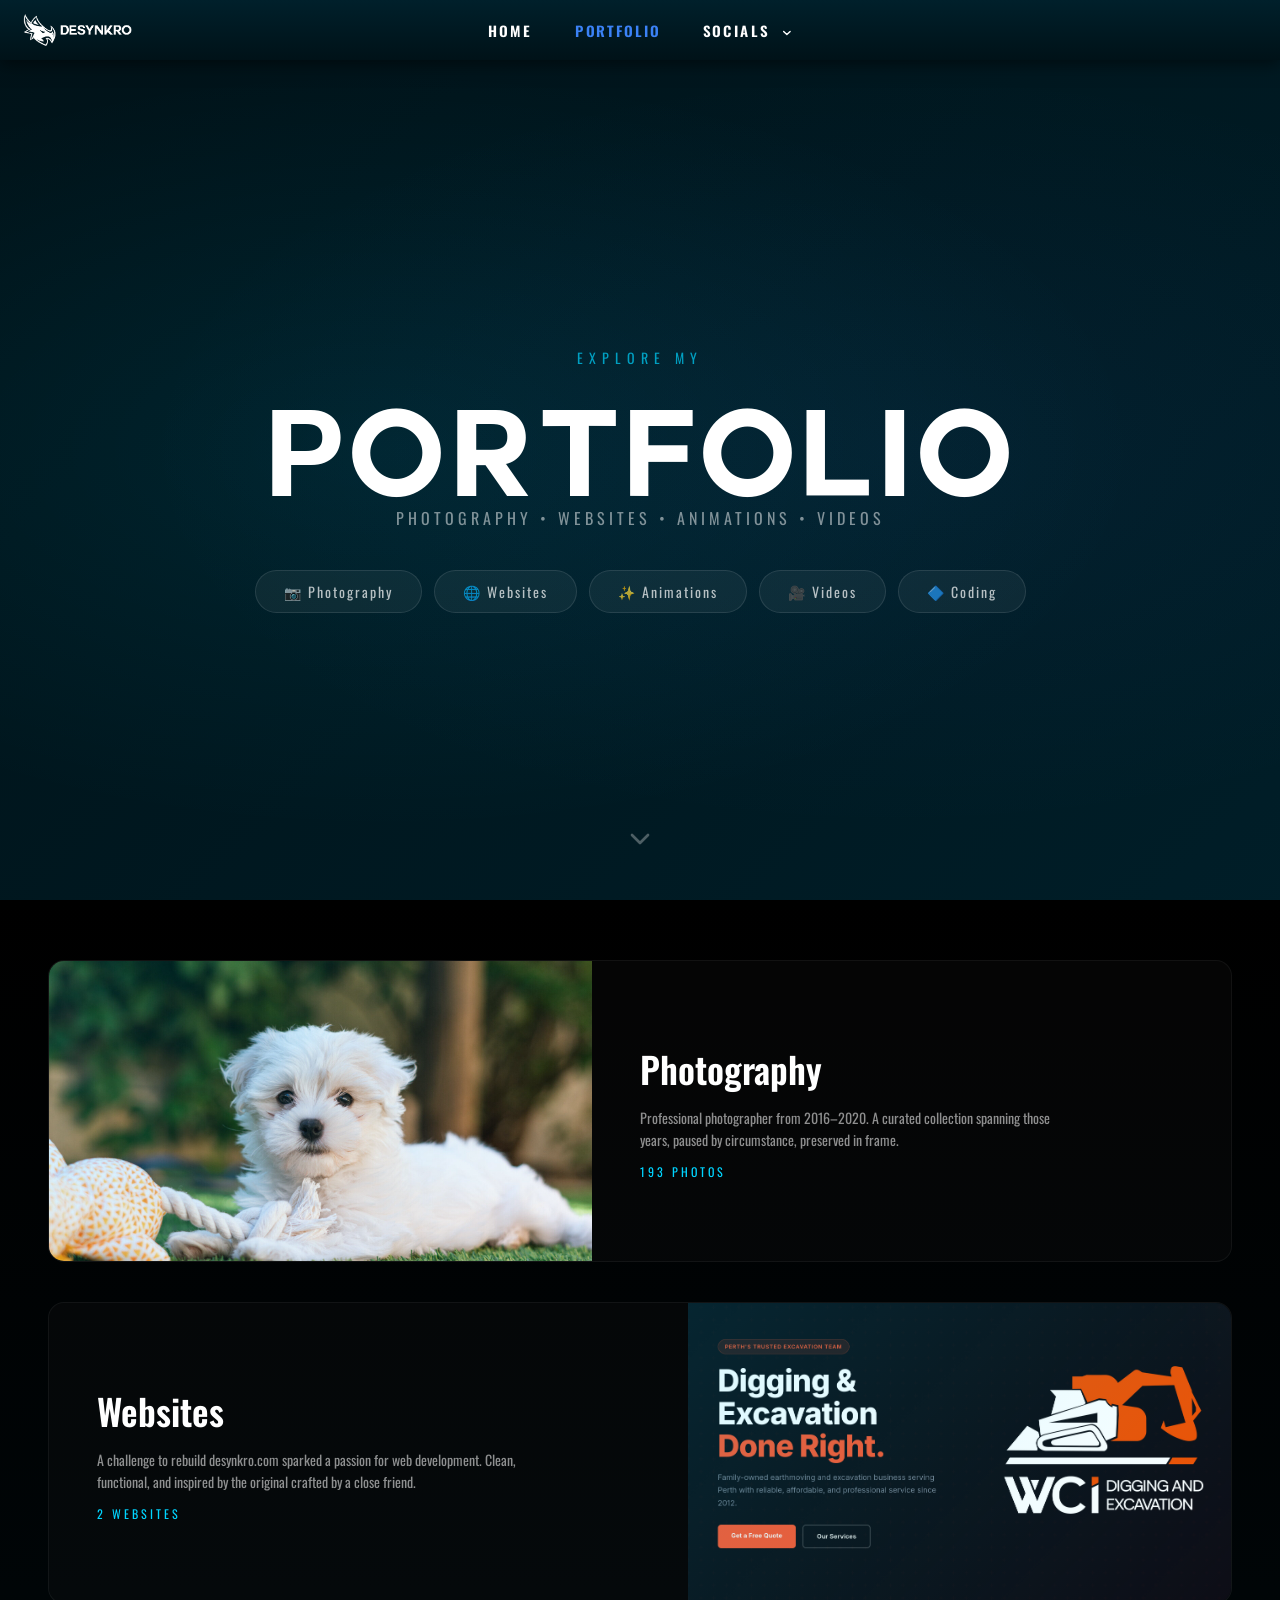
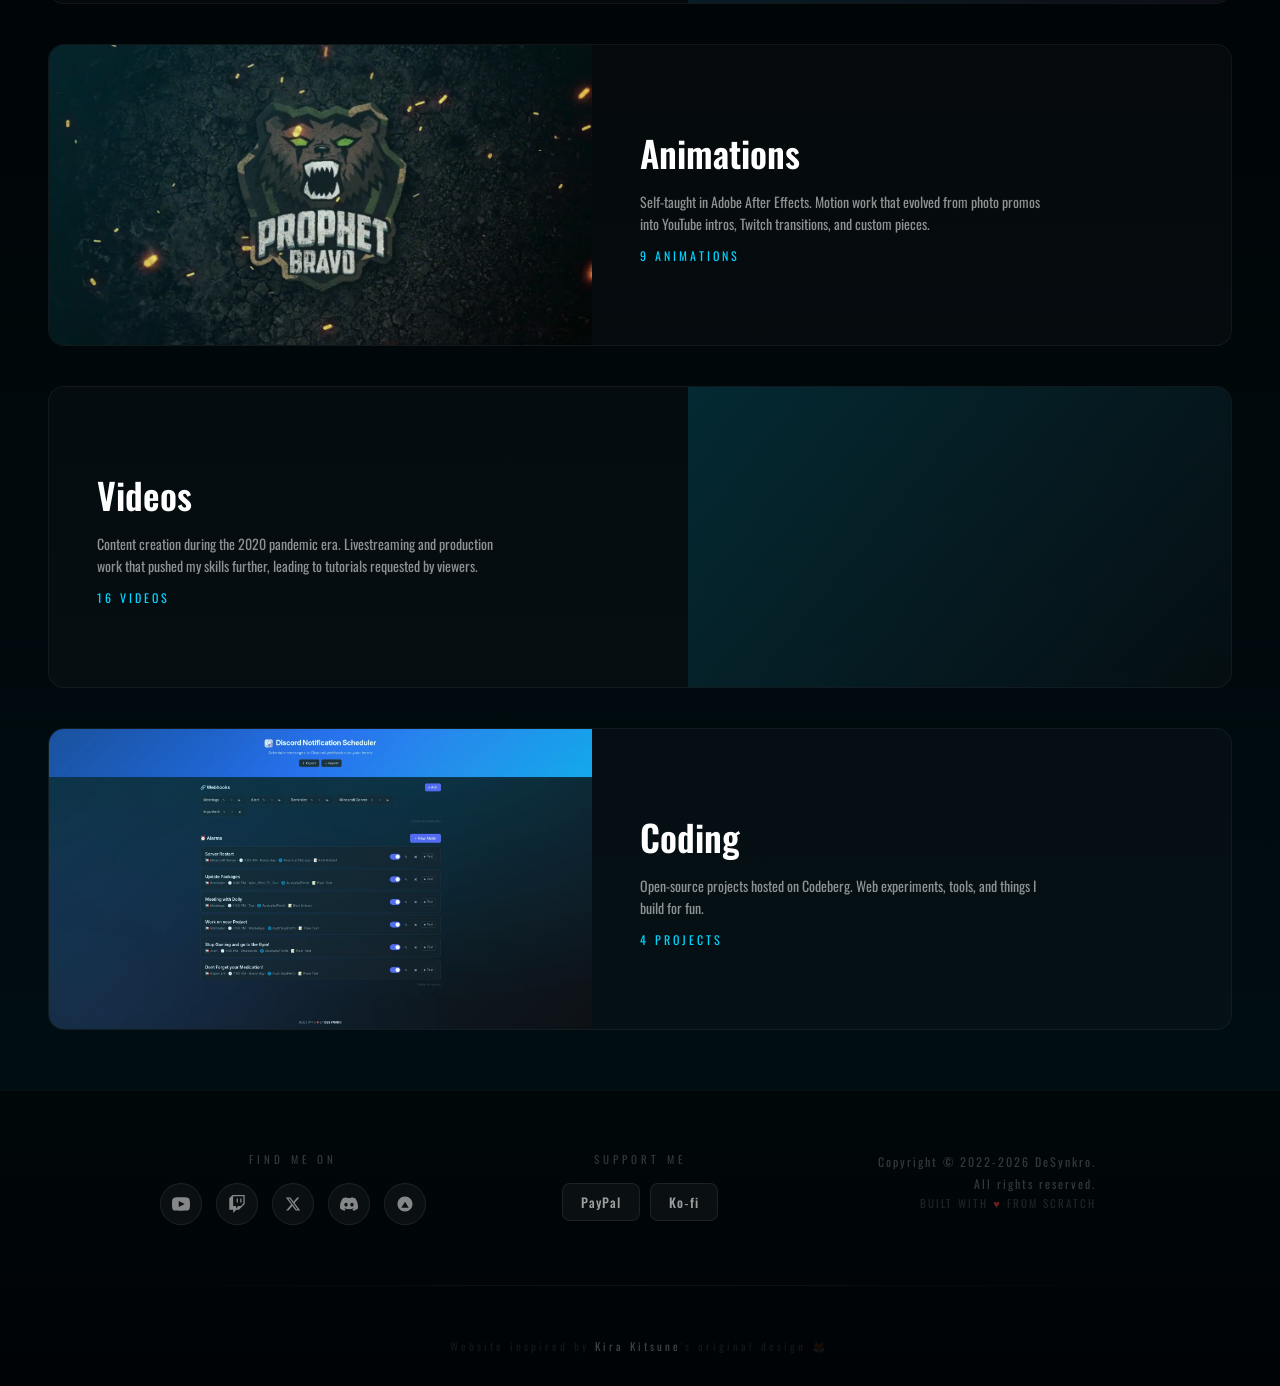
==== commit 1d4287cd: "Added my-fav-cachy-pkgs to portfolio and updated changelog" ====
--- a/portfolio.html
+++ b/portfolio.html
@@ -45,7 +45,7 @@
   }
   </script>
 
-  <link rel="stylesheet" href="/css/styles.css?v=20260624">
+  <link rel="stylesheet" href="/css/styles.css?v=20261006">
 </head>
 <body>
 
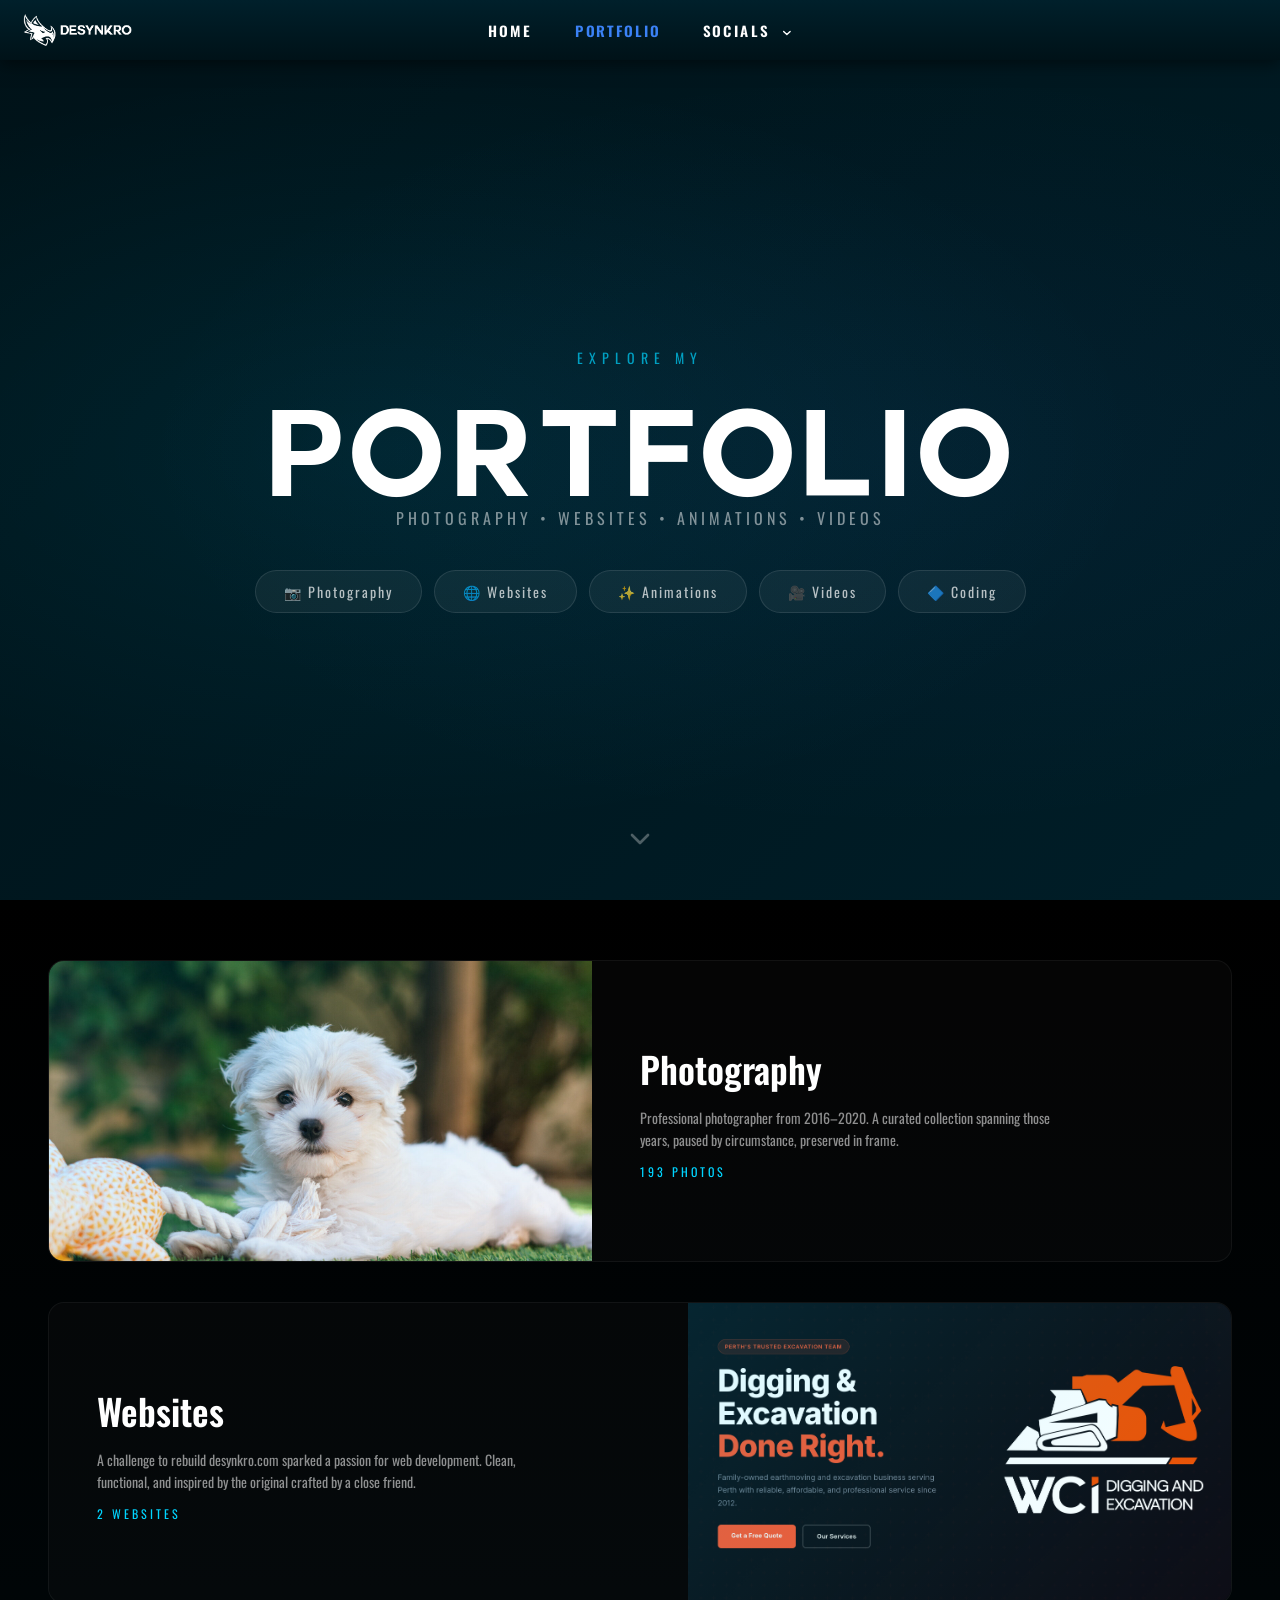
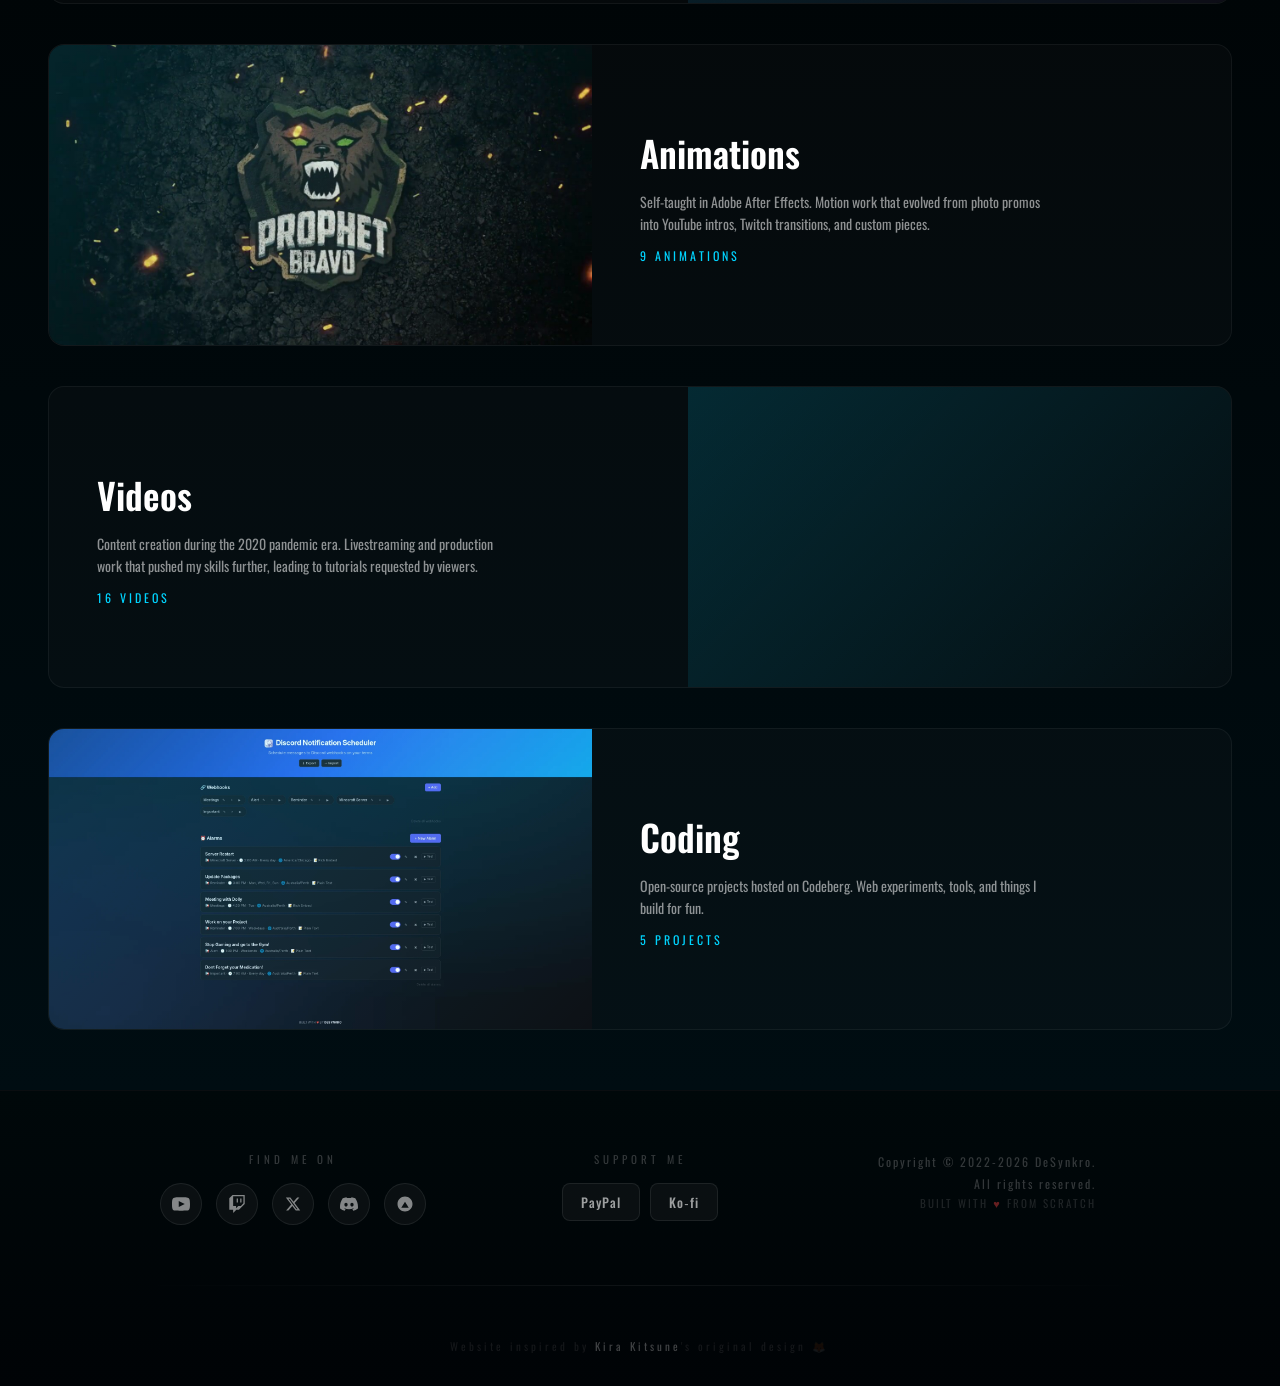
==== commit b6cfe4af: "Added quote-assistant to portfolio" ====
--- a/portfolio.html
+++ b/portfolio.html
@@ -45,7 +45,7 @@
   }
   </script>
 
-  <link rel="stylesheet" href="/css/styles.css?v=20261006">
+  <link rel="stylesheet" href="/css/styles.css?v=20261026">
 </head>
 <body>
 
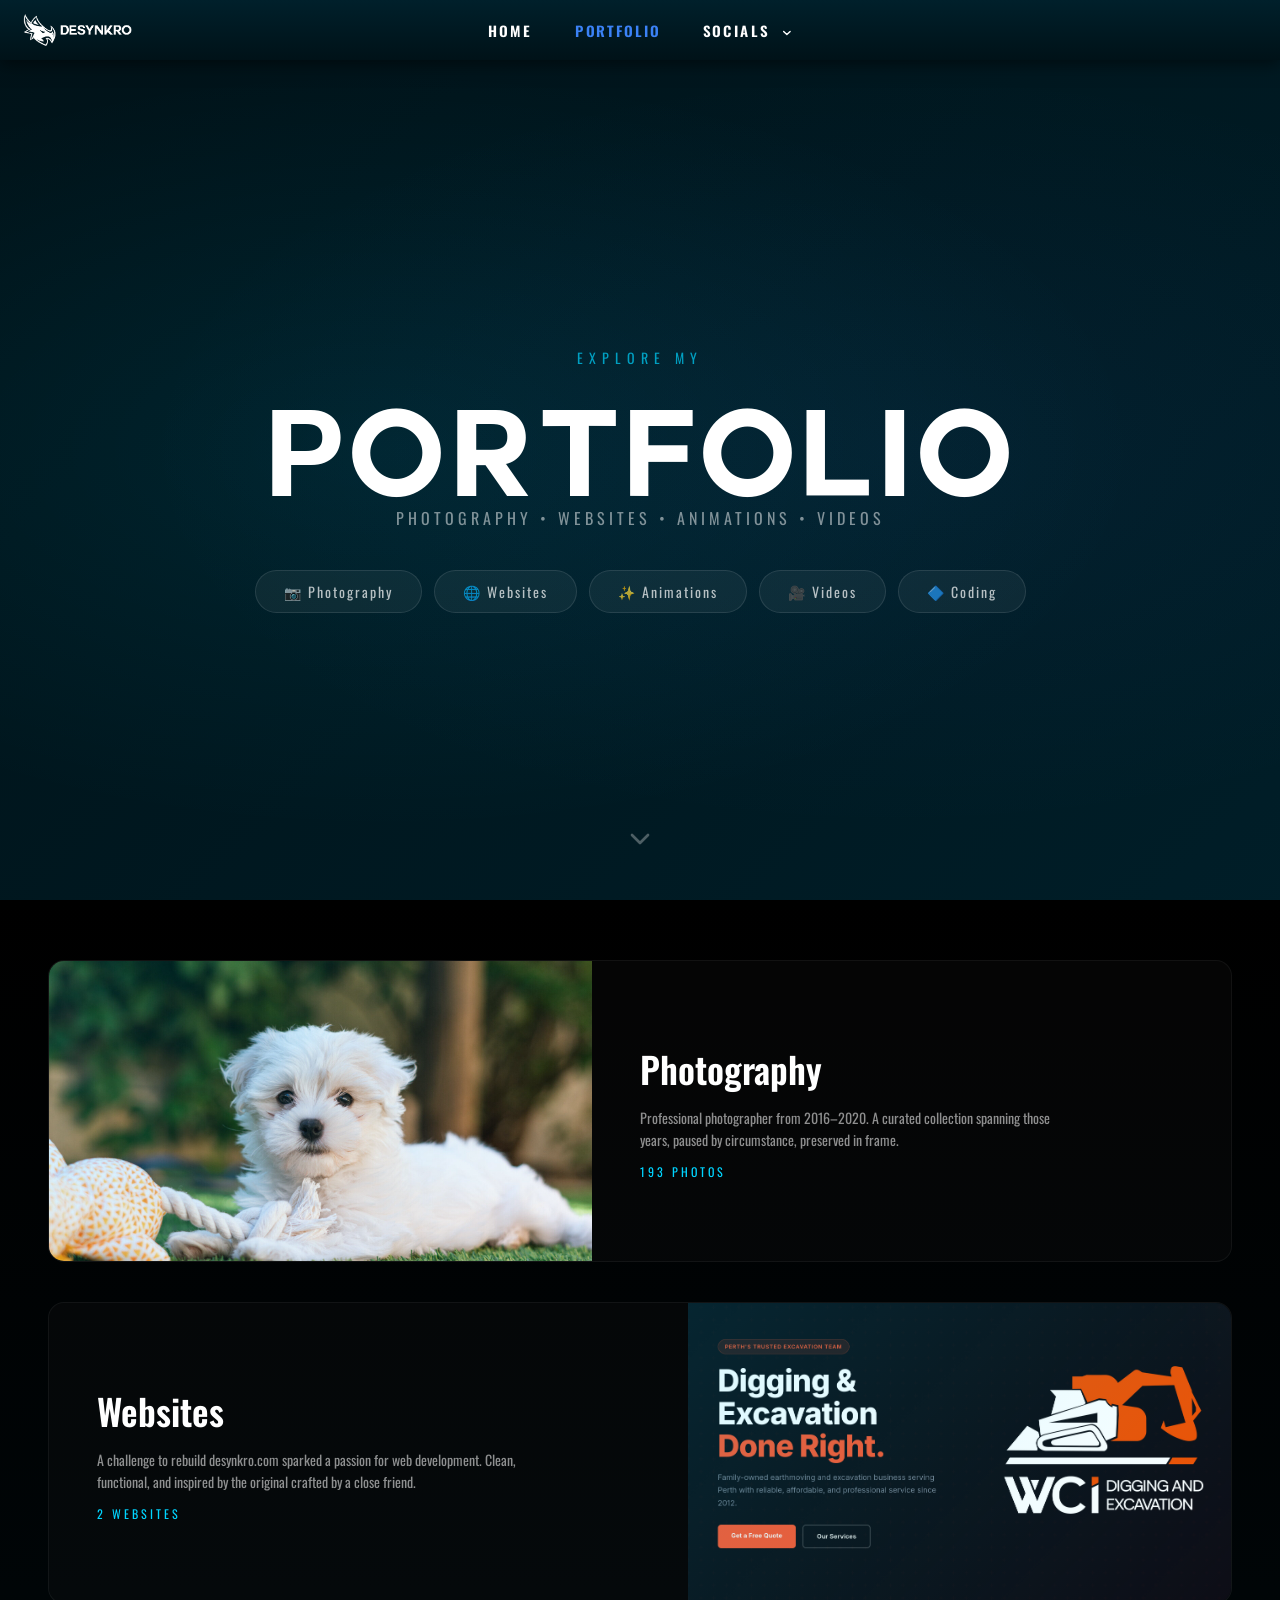
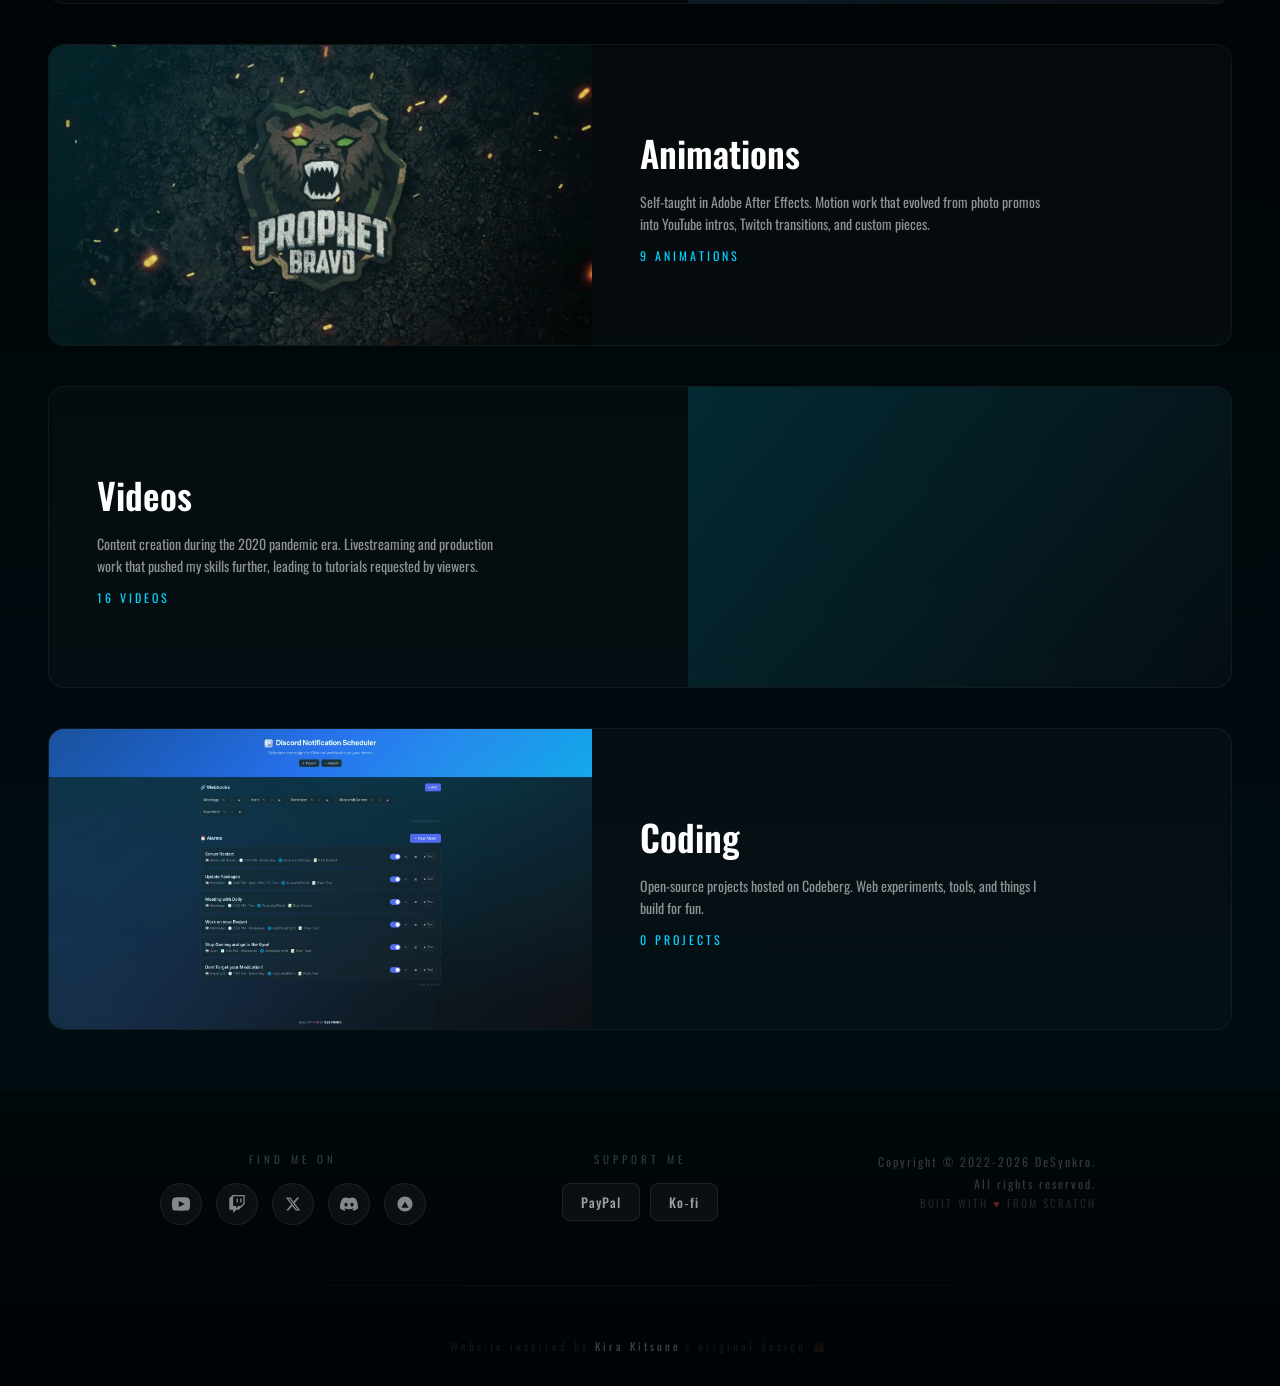
==== commit 0c44a18c: "v20261102 - Reorganized Coding portfolio into sections - Added pipeweaver-smc-mixer, alpha-pals-also" ====
--- a/portfolio.html
+++ b/portfolio.html
@@ -45,7 +45,7 @@
   }
   </script>
 
-  <link rel="stylesheet" href="/css/styles.css?v=20261026">
+  <link rel="stylesheet" href="/css/styles.css?v=20261102">
 </head>
 <body>
 
@@ -546,6 +546,7 @@
         Vue: '#41b883', Astro: '#ff5a03', Kotlin: '#A97BFF',
         Java: '#b07219', C: '#555555', 'C++': '#f34b7d',
         'C#': '#178600', Lua: '#000080', Swift: '#F05138',
+        Palworld: '#f59e0b',
       };
       function langColor(lang) { return langColors[lang] || '#6b7280'; }
 
@@ -568,27 +569,44 @@
 
         galleryGrid.className = 'pf-grid pf-grid--coding';
 
-        const items = cat.items || [];
-        if (!items.length) {
+        const groups = cat.groups || (cat.items ? [{ title: '', items: cat.items }] : []);
+        const hasItems = groups.some(g => g.items && g.items.length);
+        if (!hasItems) {
           galleryGrid.innerHTML = '<div class="pf-loading">No projects yet.</div>';
           if (pfMain) pfMain.scrollIntoView({ behavior: 'smooth', block: 'start' });
           return;
         }
 
-        galleryGrid.innerHTML = items.map((item, i) => {
-          const desc = item.desc || '';
-          return `
-            <a href="${item.url}" target="_blank" rel="noopener noreferrer" class="pf-coding-cell" data-index="${i}">
-              <div class="pf-coding-card">
-                <div class="pf-coding-name">${item.name}</div>
-                ${desc ? `<div class="pf-coding-desc">${desc}</div>` : ''}
-                <div class="pf-coding-meta">
-                  ${item.lang ? `<span class="pf-coding-lang"><span class="pf-coding-dot" style="background:${langColor(item.lang)}"></span>${item.lang}</span>` : ''}
-                </div>
-              </div>
-            </a>
-          `;
-        }).join('');
+        galleryGrid.innerHTML = `
+          <div class="pf-coding-groups">
+            ${groups.map((group, gi) => {
+              const items = group.items || [];
+              if (!items.length) return '';
+              return `
+                <section class="pf-coding-group">
+                  ${group.title ? `<h3 class="pf-coding-group-title">${group.title}</h3>` : ''}
+                  <div class="pf-coding-group-grid">
+                    ${items.map((item, i) => {
+                      const desc = item.desc || '';
+                      const metaLabel = item.game || item.lang;
+                      return `
+                        <a href="${item.url}" target="_blank" rel="noopener noreferrer" class="pf-coding-cell" data-group="${gi}" data-index="${i}">
+                          <div class="pf-coding-card">
+                            <div class="pf-coding-name">${item.name}</div>
+                            ${desc ? `<div class="pf-coding-desc">${desc}</div>` : ''}
+                            <div class="pf-coding-meta">
+                              ${metaLabel ? `<span class="pf-coding-lang"><span class="pf-coding-dot" style="background:${langColor(metaLabel)}"></span>${metaLabel}</span>` : ''}
+                            </div>
+                          </div>
+                        </a>
+                      `;
+                    }).join('')}
+                  </div>
+                </section>
+              `;
+            }).join('')}
+          </div>
+        `;
 
         requestAnimationFrame(() => {
           galleryGrid.querySelectorAll('.pf-coding-cell').forEach((el, i) => {
--- a/css/styles.css
+++ b/css/styles.css
@@ -2000,8 +2000,26 @@
     }
 
     .pf-grid--coding {
+      grid-template-columns: 1fr;
+      max-width: 1100px;
+    }
+    .pf-coding-groups {
+      display: flex;
+      flex-direction: column;
+      gap: 56px;
+      width: 100%;
+    }
+    .pf-coding-group-title {
+      font-size: 22px;
+      letter-spacing: 4px;
+      color: #fff;
+      margin: 0 0 18px 4px;
+      text-transform: uppercase;
+    }
+    .pf-coding-group-grid {
+      display: grid;
       grid-template-columns: repeat(3, 1fr);
-      max-width: 1100px;
+      gap: 16px;
     }
     .pf-coding-cell {
       opacity: 0;
@@ -2290,7 +2308,8 @@
       .pf-grid { grid-template-columns: repeat(4, 1fr); }
       .pf-grid--wide { grid-template-columns: repeat(2, 1fr); }
       .pf-grid--narrow { grid-template-columns: repeat(3, 1fr); }
-      .pf-grid--coding { grid-template-columns: repeat(3, 1fr); }
+      .pf-grid--coding { grid-template-columns: 1fr; }
+      .pf-coding-group-grid { grid-template-columns: repeat(3, 1fr); }
     }
     @media (max-width: 700px) {
       .pf-main { padding: 0 20px 0; }
@@ -2306,7 +2325,9 @@
       .pf-grid { grid-template-columns: repeat(2, 1fr); gap: 8px; }
       .pf-grid--wide { grid-template-columns: repeat(2, 1fr); }
       .pf-grid--narrow { grid-template-columns: repeat(2, 1fr); }
-      .pf-grid--coding { grid-template-columns: repeat(2, 1fr); }
+      .pf-grid--coding { grid-template-columns: 1fr; }
+      .pf-coding-group-grid { grid-template-columns: repeat(2, 1fr); }
+      .pf-coding-group-title { font-size: 18px; letter-spacing: 3px; }
       .pf-grid-label { font-size: 11px; padding-top: 4px; }
       .pf-level-title { font-size: 18px; letter-spacing: 2px; }
       .pf-lightbox-arrow { width: 36px; height: 36px; font-size: 20px; }
@@ -2324,6 +2345,8 @@
       .pf-grid--wide { grid-template-columns: 1fr; }
       .pf-grid--narrow { grid-template-columns: repeat(2, 1fr); }
       .pf-grid--coding { grid-template-columns: 1fr; }
+      .pf-coding-group-grid { grid-template-columns: 1fr; }
+      .pf-coding-group-title { font-size: 16px; letter-spacing: 3px; }
       .pf-grid-label { font-size: 10px; }
       .pf-feature-visual { min-height: 160px; }
       .pf-pill { padding: 8px 18px; font-size: 12px; }
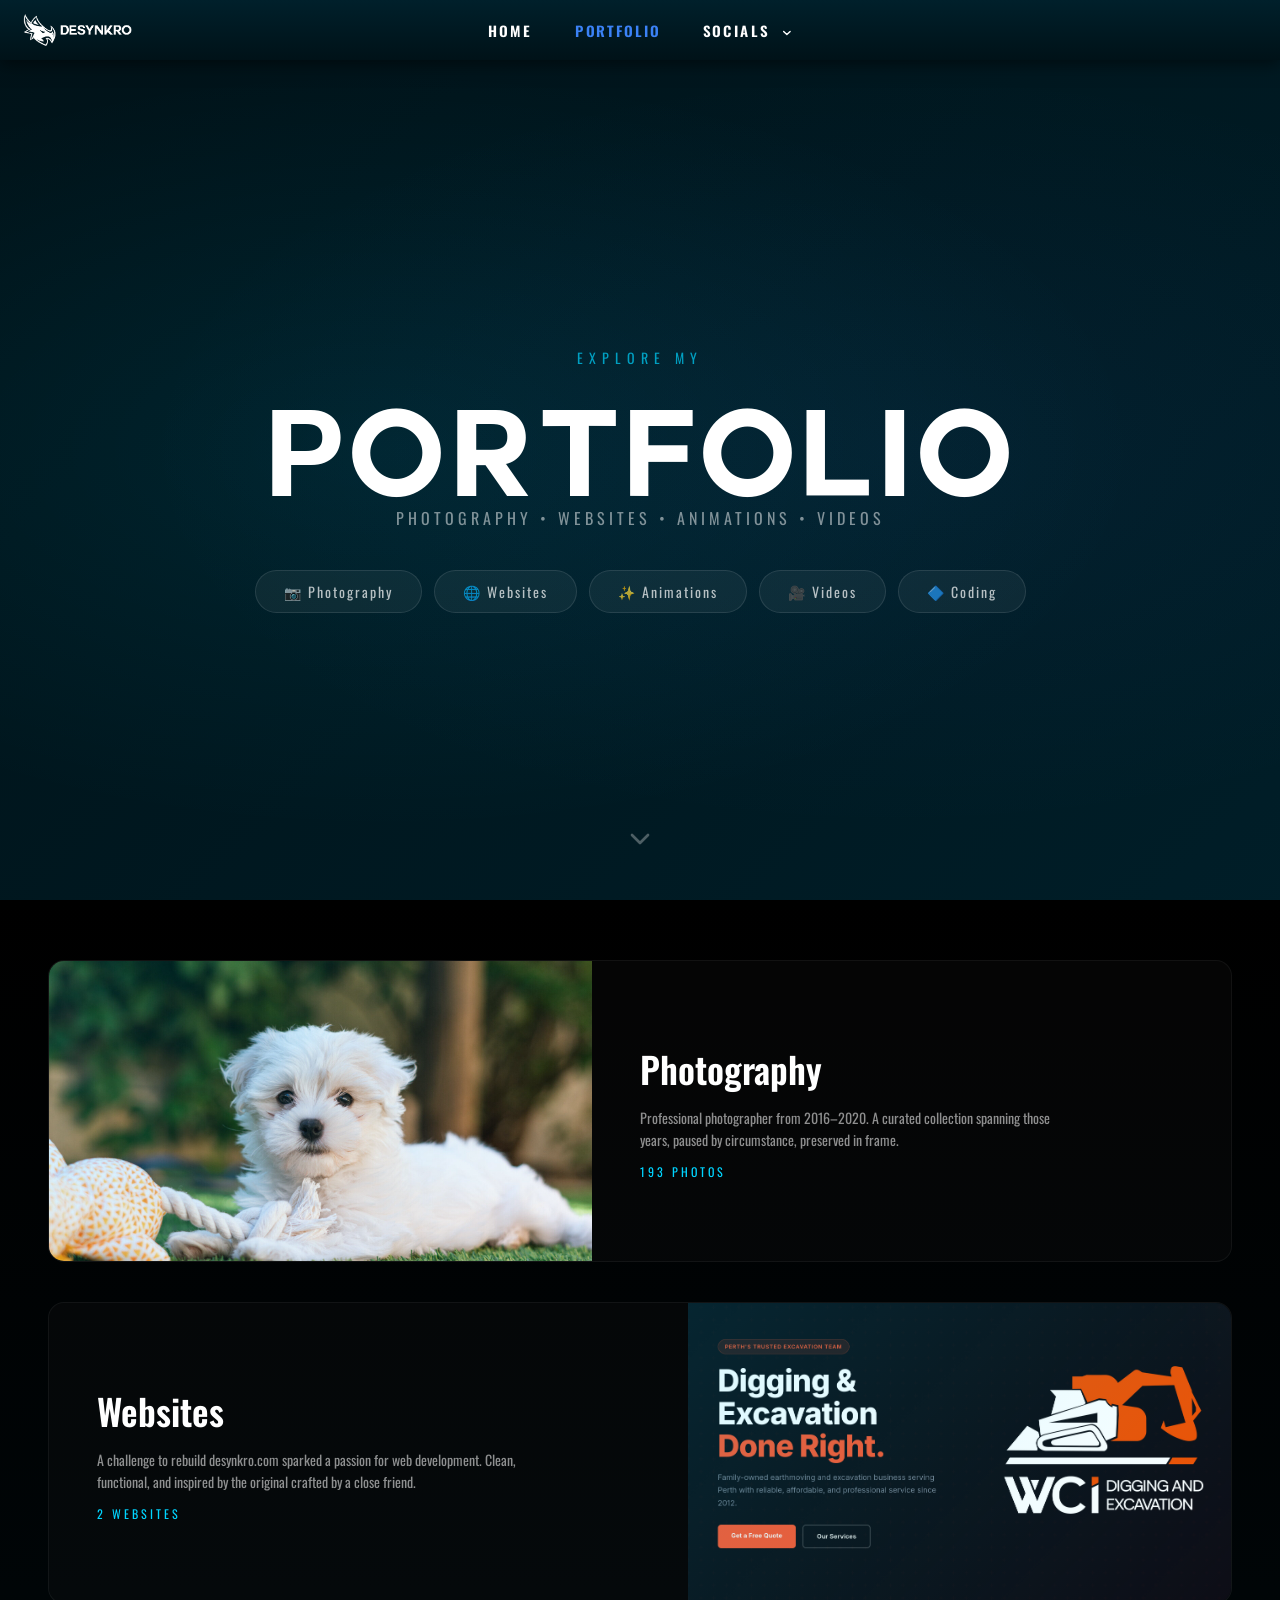
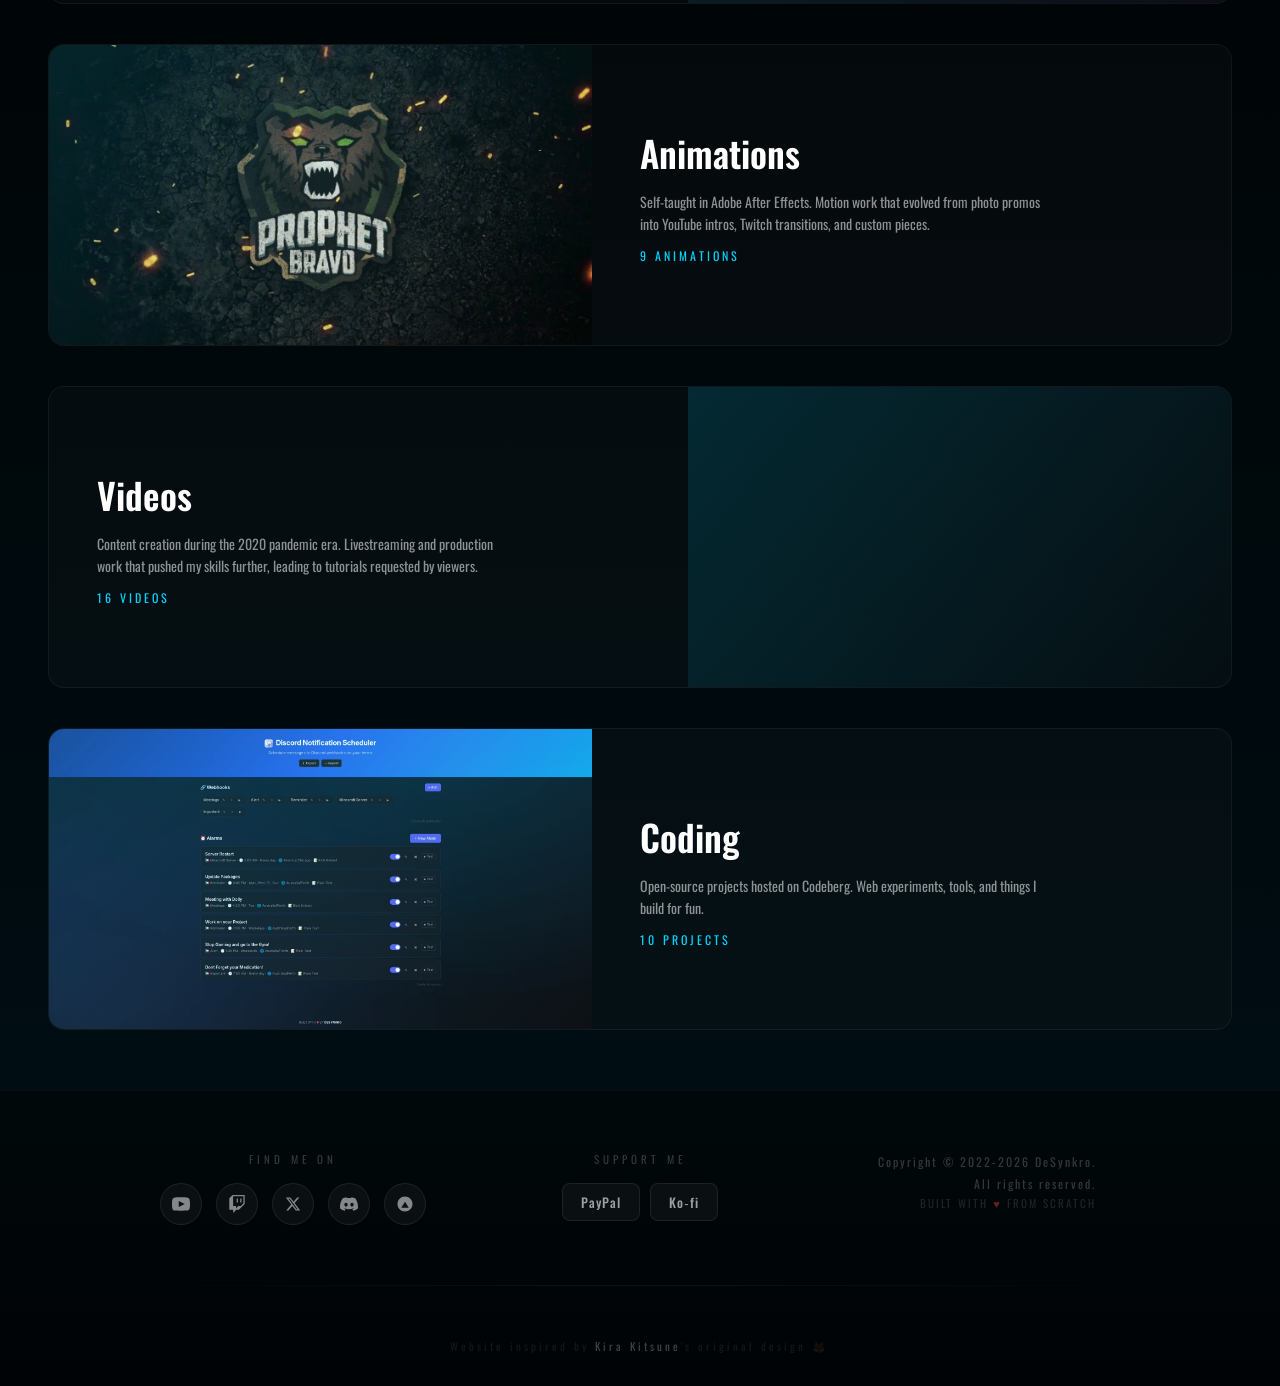
==== commit 0b6693ee: "v20261104 - Fix caching, Coding project count, SEO files and nginx hardening - Fixed Coding category" ====
--- a/portfolio.html
+++ b/portfolio.html
@@ -1,8 +1,9 @@
 <!DOCTYPE html>
-<html lang="en">
+<html lang="en-AU">
 <head>
   <meta charset="UTF-8">
   <meta name="viewport" content="width=device-width, initial-scale=1.0">
+  <meta name="theme-color" content="#001218">
   <base href="/">
   <title>DeSynkro Portfolio</title>
   <meta name="description" content="Explore DeSynkro's portfolio: photography, videos, websites, and animations.">
@@ -10,10 +11,16 @@
   <meta property="og:description" content="Explore DeSynkro's portfolio: photography, videos, websites, and animations.">
   <meta property="og:type" content="website">
   <meta property="og:url" content="https://desynkro.com/portfolio">
+  <meta property="og:site_name" content="DeSynkro">
+  <meta property="og:locale" content="en_AU">
   <meta property="og:image" content="https://desynkro.com/images/og-image.jpg">
+  <meta property="og:image:width" content="1200">
+  <meta property="og:image:height" content="630">
+  <meta property="og:image:alt" content="DeSynkro portfolio preview">
   <meta name="twitter:card" content="summary_large_image">
   <meta name="twitter:title" content="DeSynkro Portfolio">
   <meta name="twitter:description" content="Explore DeSynkro's portfolio: photography, videos, websites, and animations.">
+  <meta name="twitter:image" content="https://desynkro.com/images/og-image.jpg">
   <link rel="canonical" href="https://desynkro.com/portfolio">
   <link rel="icon" type="image/x-icon" href="/favicon.ico">
   <link rel="icon" type="image/png" sizes="32x32" href="/images/logos/favicon-32.png">
@@ -23,18 +30,25 @@
   {
     "@context": "https://schema.org",
     "@type": "WebSite",
+    "@id": "https://desynkro.com/#website",
     "name": "DeSynkro",
-    "url": "https://desynkro.com"
+    "url": "https://desynkro.com",
+    "inLanguage": "en-AU",
+    "publisher": { "@id": "https://desynkro.com/#person" }
   }
   </script>
 
   <script type="application/ld+json">
   {
     "@context": "https://schema.org",
-    "@type": "WebPage",
+    "@type": "CollectionPage",
+    "@id": "https://desynkro.com/portfolio#webpage",
     "name": "DeSynkro Portfolio",
     "description": "Explore DeSynkro's portfolio: photography, videos, websites, and animations.",
     "url": "https://desynkro.com/portfolio",
+    "inLanguage": "en-AU",
+    "isPartOf": { "@id": "https://desynkro.com/#website" },
+    "author": { "@id": "https://desynkro.com/#person" },
     "breadcrumb": {
       "@type": "BreadcrumbList",
       "itemListElement": [
@@ -45,7 +59,8 @@
   }
   </script>
 
-  <link rel="stylesheet" href="/css/styles.css?v=20261102">
+  <link rel="preload" href="/fonts/couture/COUTUREBold.woff2" as="font" type="font/woff2" crossorigin>
+  <link rel="stylesheet" href="/css/styles.css?v=20261104">
 </head>
 <body>
 
@@ -221,7 +236,7 @@
   </footer>
 
   <!-- ═══════════════ JAVASCRIPT ═══════════════ -->
-  <script src="/js/portfolio-data.js"></script>
+  <script src="/js/portfolio-data.js?v=20261104"></script>
   <script>
     (function() {
       // ── REFS ──
@@ -256,6 +271,7 @@
       function countItems(cat) {
         if (cat.items) return cat.items.length;
         if (cat.images) return cat.images.length;
+        if (cat.groups) return cat.groups.reduce((s, g) => s + (g.items ? g.items.length : 0), 0);
         if (cat.children) return cat.children.reduce((s, c) => s + countItems(c), 0);
         return 0;
       }
@@ -514,7 +530,7 @@
           return `
             <div class="pf-grid-cell" data-index="${i}">
               <div class="pf-grid-item${wideClass}">
-                <img src="${thumb}" alt="${cat.title}" loading="lazy">
+                <img src="${thumb}" alt="${cat.title}" loading="lazy" decoding="async">
                 ${playOverlay}
               </div>
               ${label ? `<span class="pf-grid-label">${label}</span>` : ''}
@@ -654,7 +670,7 @@
           if (!frame) {
             frame = document.createElement('iframe');
             frame.className = 'pf-lb-frame';
-            frame.allow = 'autoplay; encrypted-media';
+            frame.allow = 'autoplay; encrypted-media; fullscreen; picture-in-picture';
             frame.allowFullscreen = true;
             lb.querySelector('.pf-lightbox-view').prepend(frame);
           }
@@ -944,6 +960,6 @@
       navigateFromURL(true);
     })();
   </script>
-  <script src="/js/script.js"></script>
+  <script src="/js/script.js?v=20261104"></script>
 </body>
 </html>
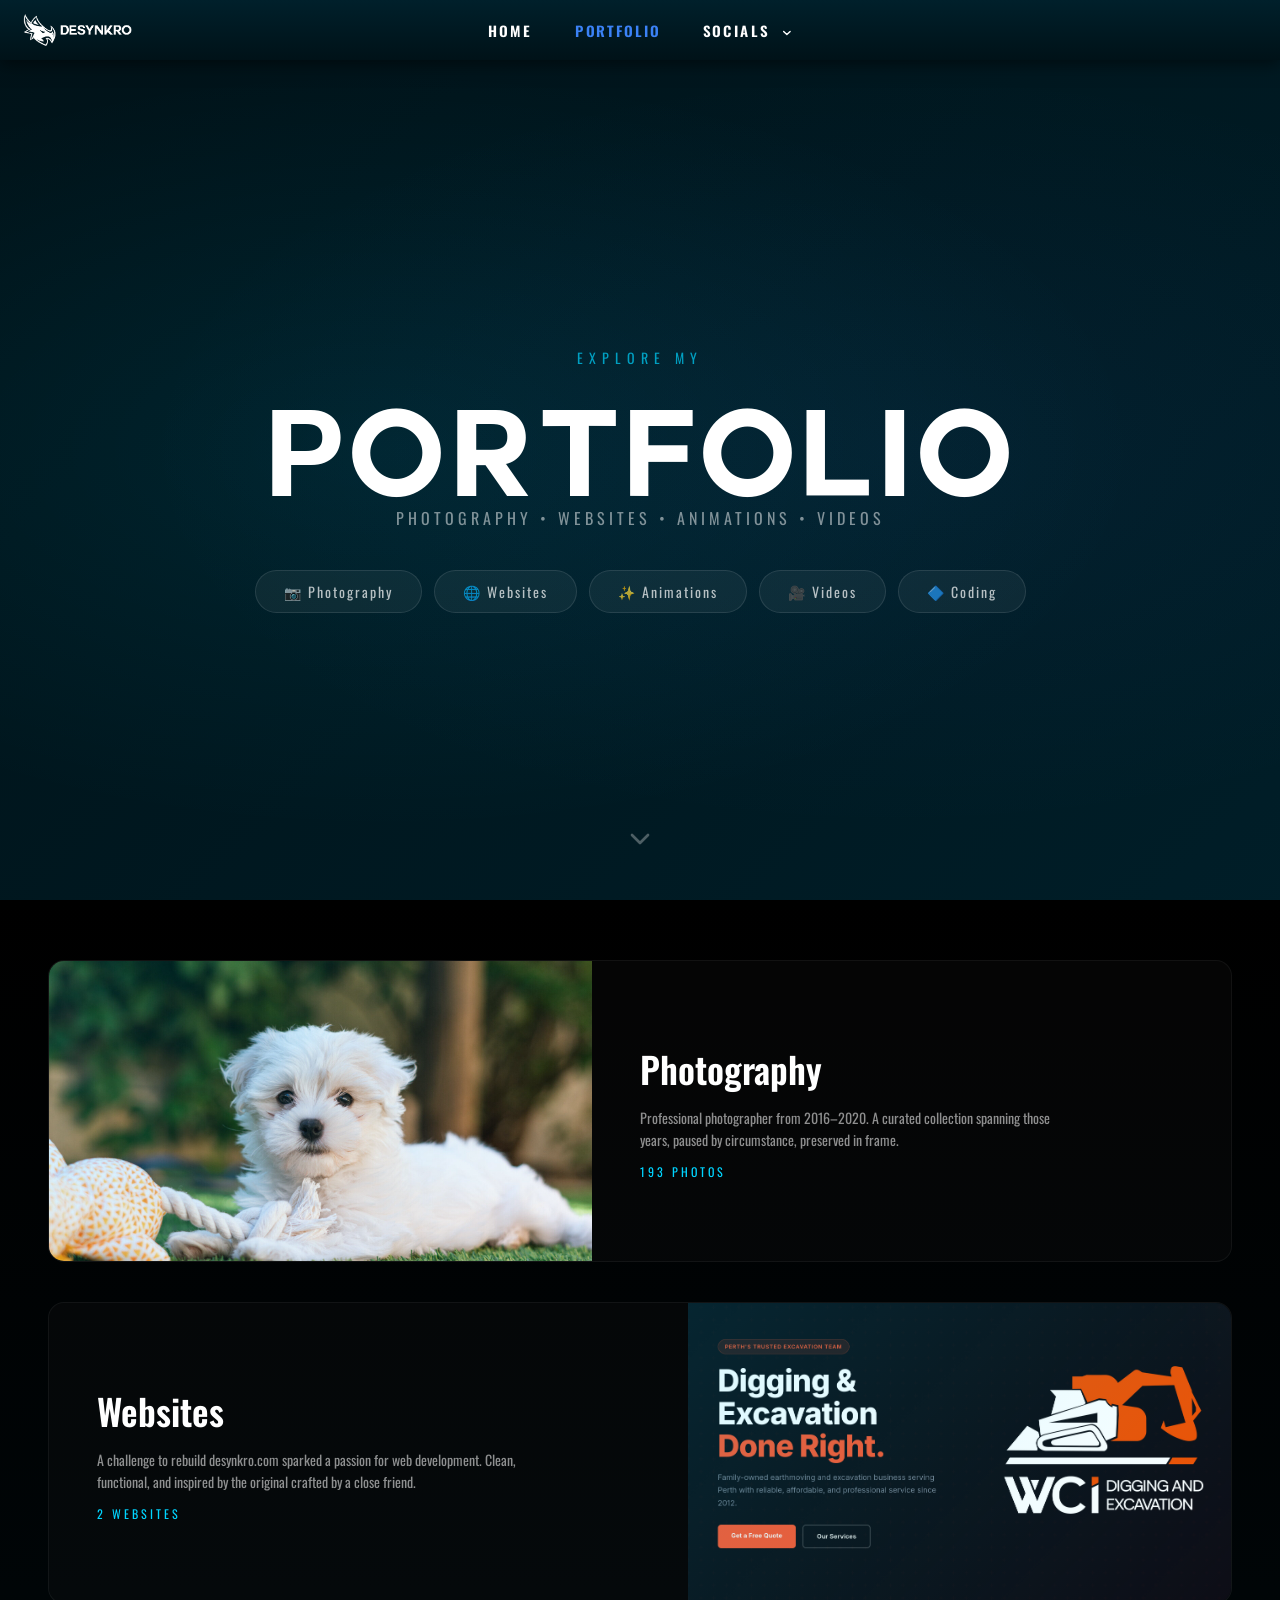
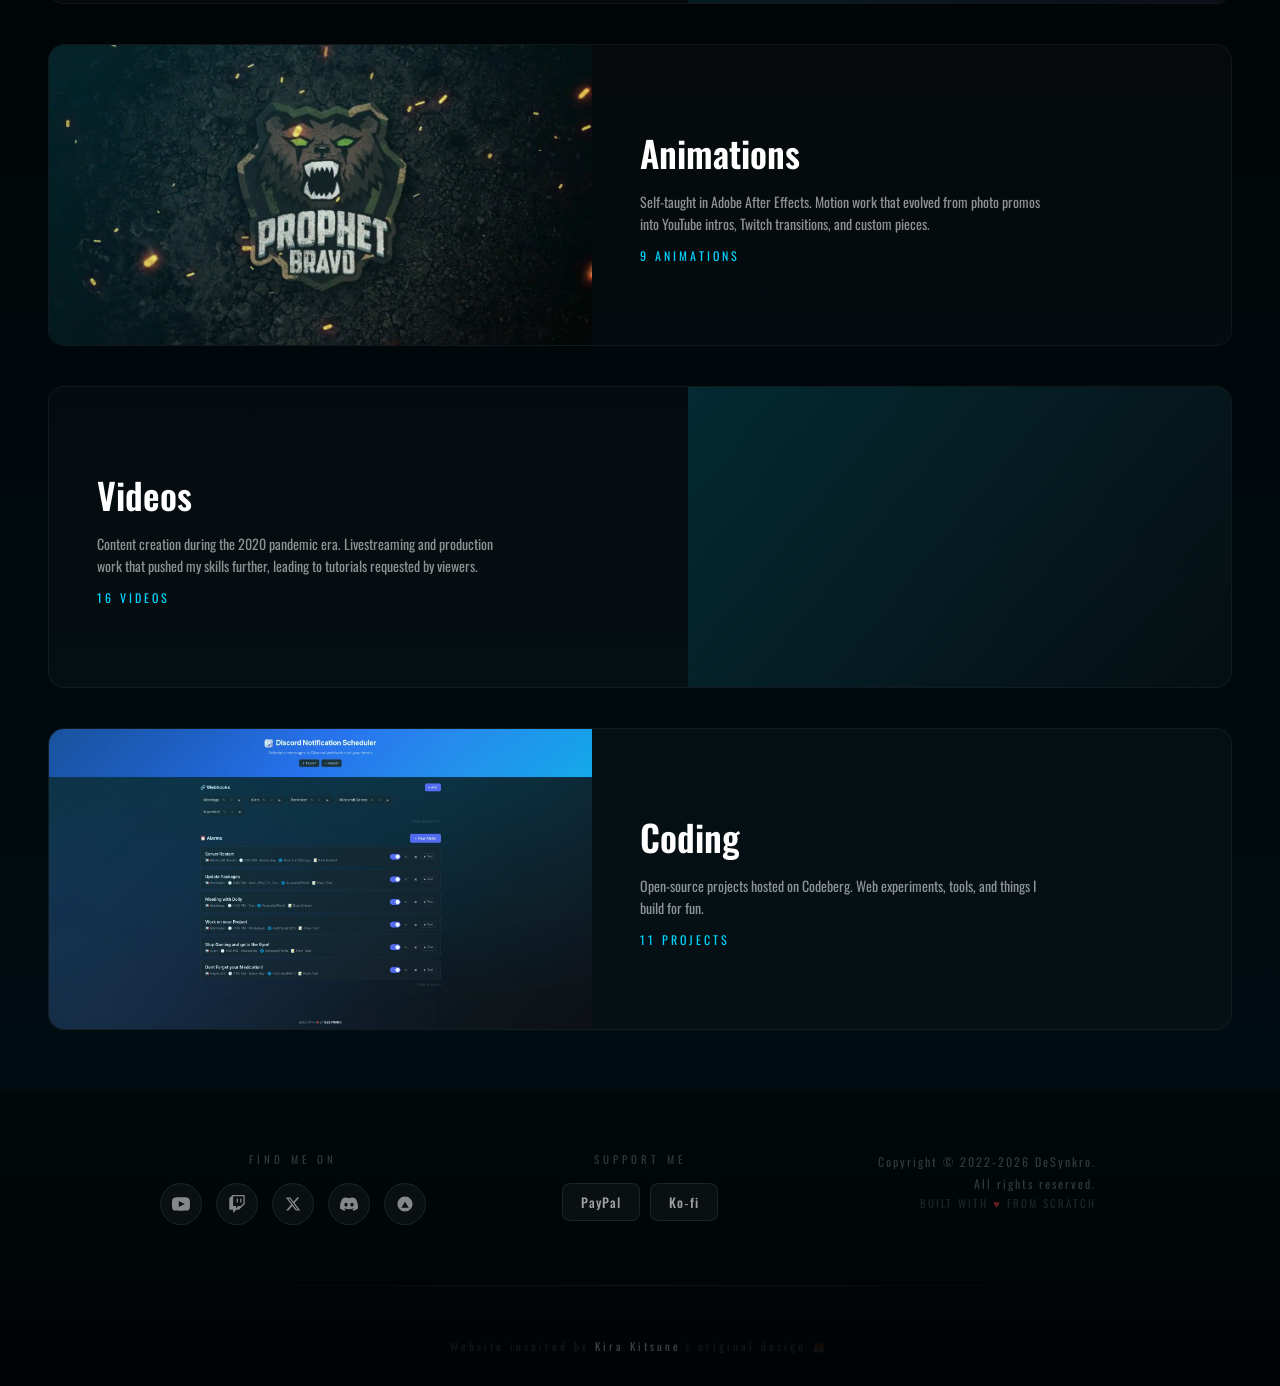
==== commit 2dc15ce0: "v20261115 - Added tunnel-to-my-dash to Favorite Projects" ====
--- a/portfolio.html
+++ b/portfolio.html
@@ -60,7 +60,7 @@
   </script>
 
   <link rel="preload" href="/fonts/couture/COUTUREBold.woff2" as="font" type="font/woff2" crossorigin>
-  <link rel="stylesheet" href="/css/styles.css?v=20261104">
+  <link rel="stylesheet" href="/css/styles.css?v=20261115">
 </head>
 <body>
 
@@ -236,7 +236,7 @@
   </footer>
 
   <!-- ═══════════════ JAVASCRIPT ═══════════════ -->
-  <script src="/js/portfolio-data.js?v=20261104"></script>
+  <script src="/js/portfolio-data.js?v=20261115"></script>
   <script>
     (function() {
       // ── REFS ──
@@ -960,6 +960,6 @@
       navigateFromURL(true);
     })();
   </script>
-  <script src="/js/script.js?v=20261104"></script>
+  <script src="/js/script.js?v=20261115"></script>
 </body>
 </html>
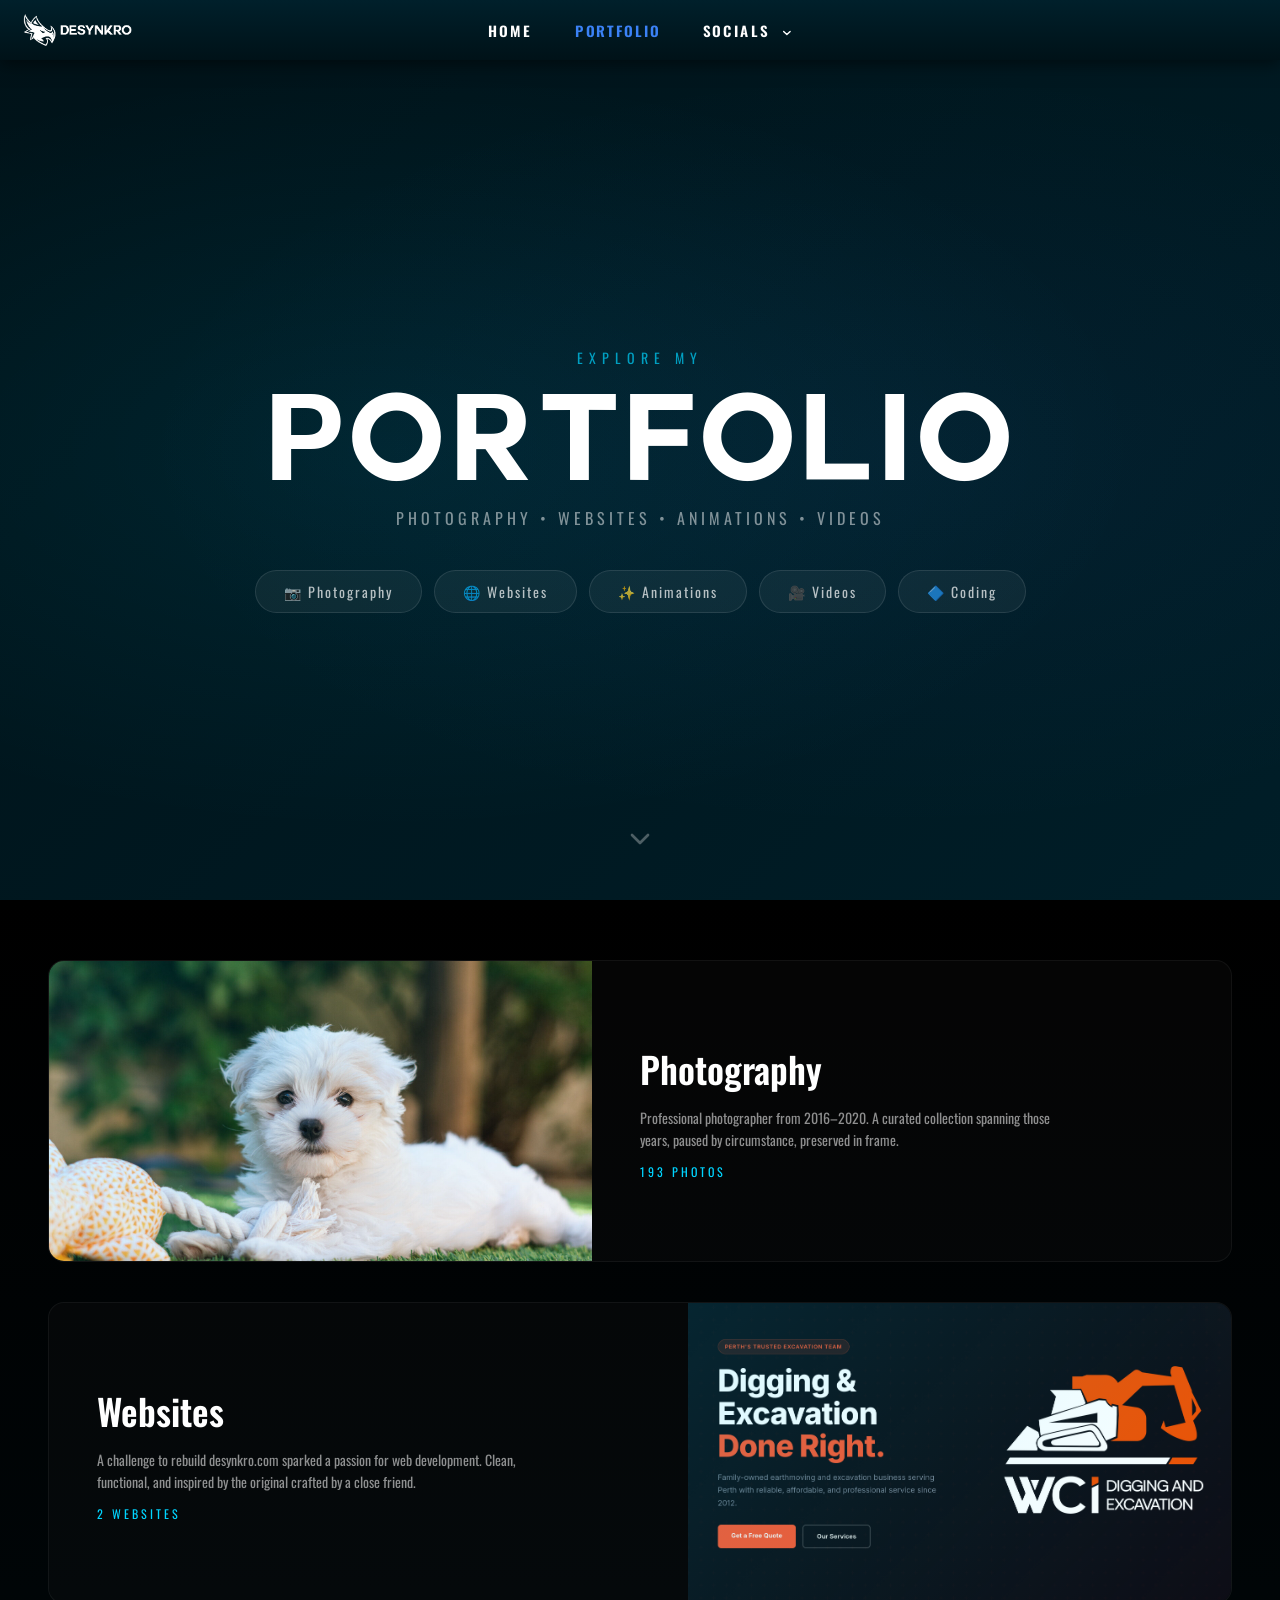
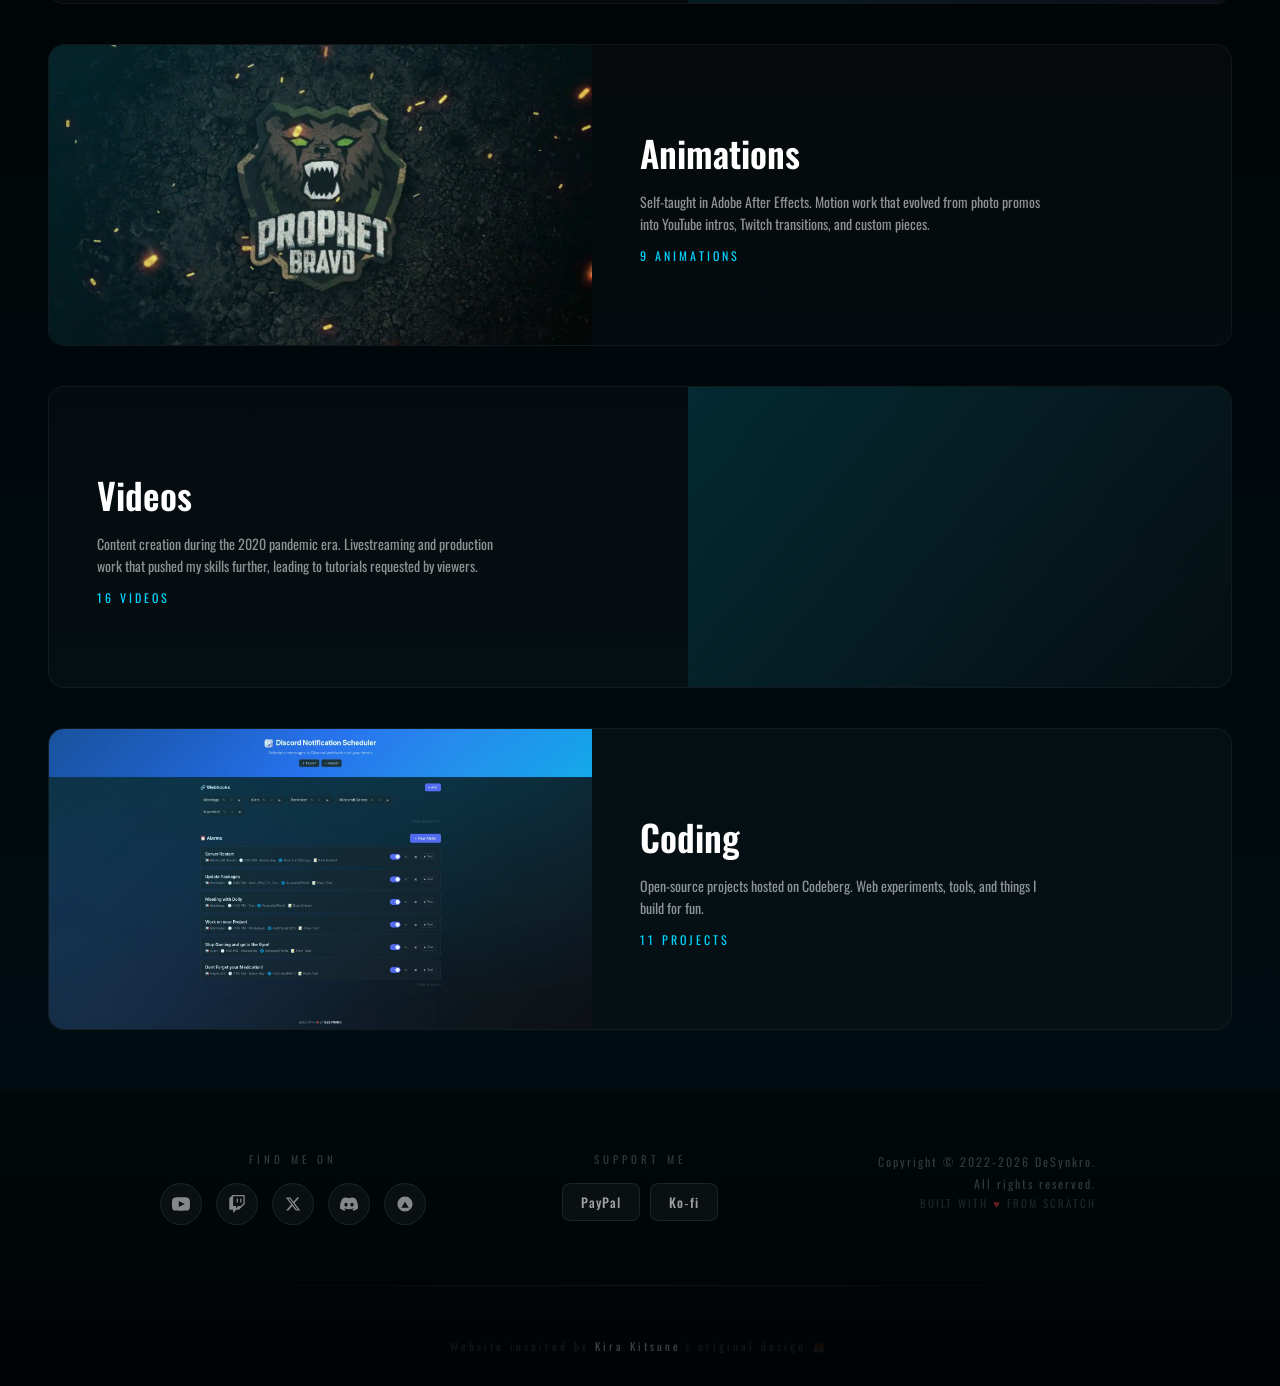
==== commit 433d46ac: "v20261119 - Fix Windows hero text overlap via font metric overrides" ====
--- a/portfolio.html
+++ b/portfolio.html
@@ -60,7 +60,7 @@
   </script>
 
   <link rel="preload" href="/fonts/couture/COUTUREBold.woff2" as="font" type="font/woff2" crossorigin>
-  <link rel="stylesheet" href="/css/styles.css?v=20261115">
+  <link rel="stylesheet" href="/css/styles.css?v=20261119">
 </head>
 <body>
 
--- a/css/styles.css
+++ b/css/styles.css
@@ -3,6 +3,14 @@
       font-weight: bold;
       font-style: normal;
       font-display: swap;
+      /* Normalise vertical metrics across platforms.
+         Couture's OS/2 win metrics (ascent 816 / descent 102) differ from its
+         hhea and typo metrics (714 / -286), and USE_TYPO_METRICS is not set.
+         Windows therefore positions the baseline differently to Linux/macOS,
+         which pulls the hero subtitle into the title at large sizes. */
+      ascent-override: 71.4%;
+      descent-override: 28.6%;
+      line-gap-override: 20%;
       src: url('/fonts/couture/COUTUREBold.woff2') format('woff2'),
            url('/fonts/couture/COUTUREBold.ttf') format('truetype');
     }
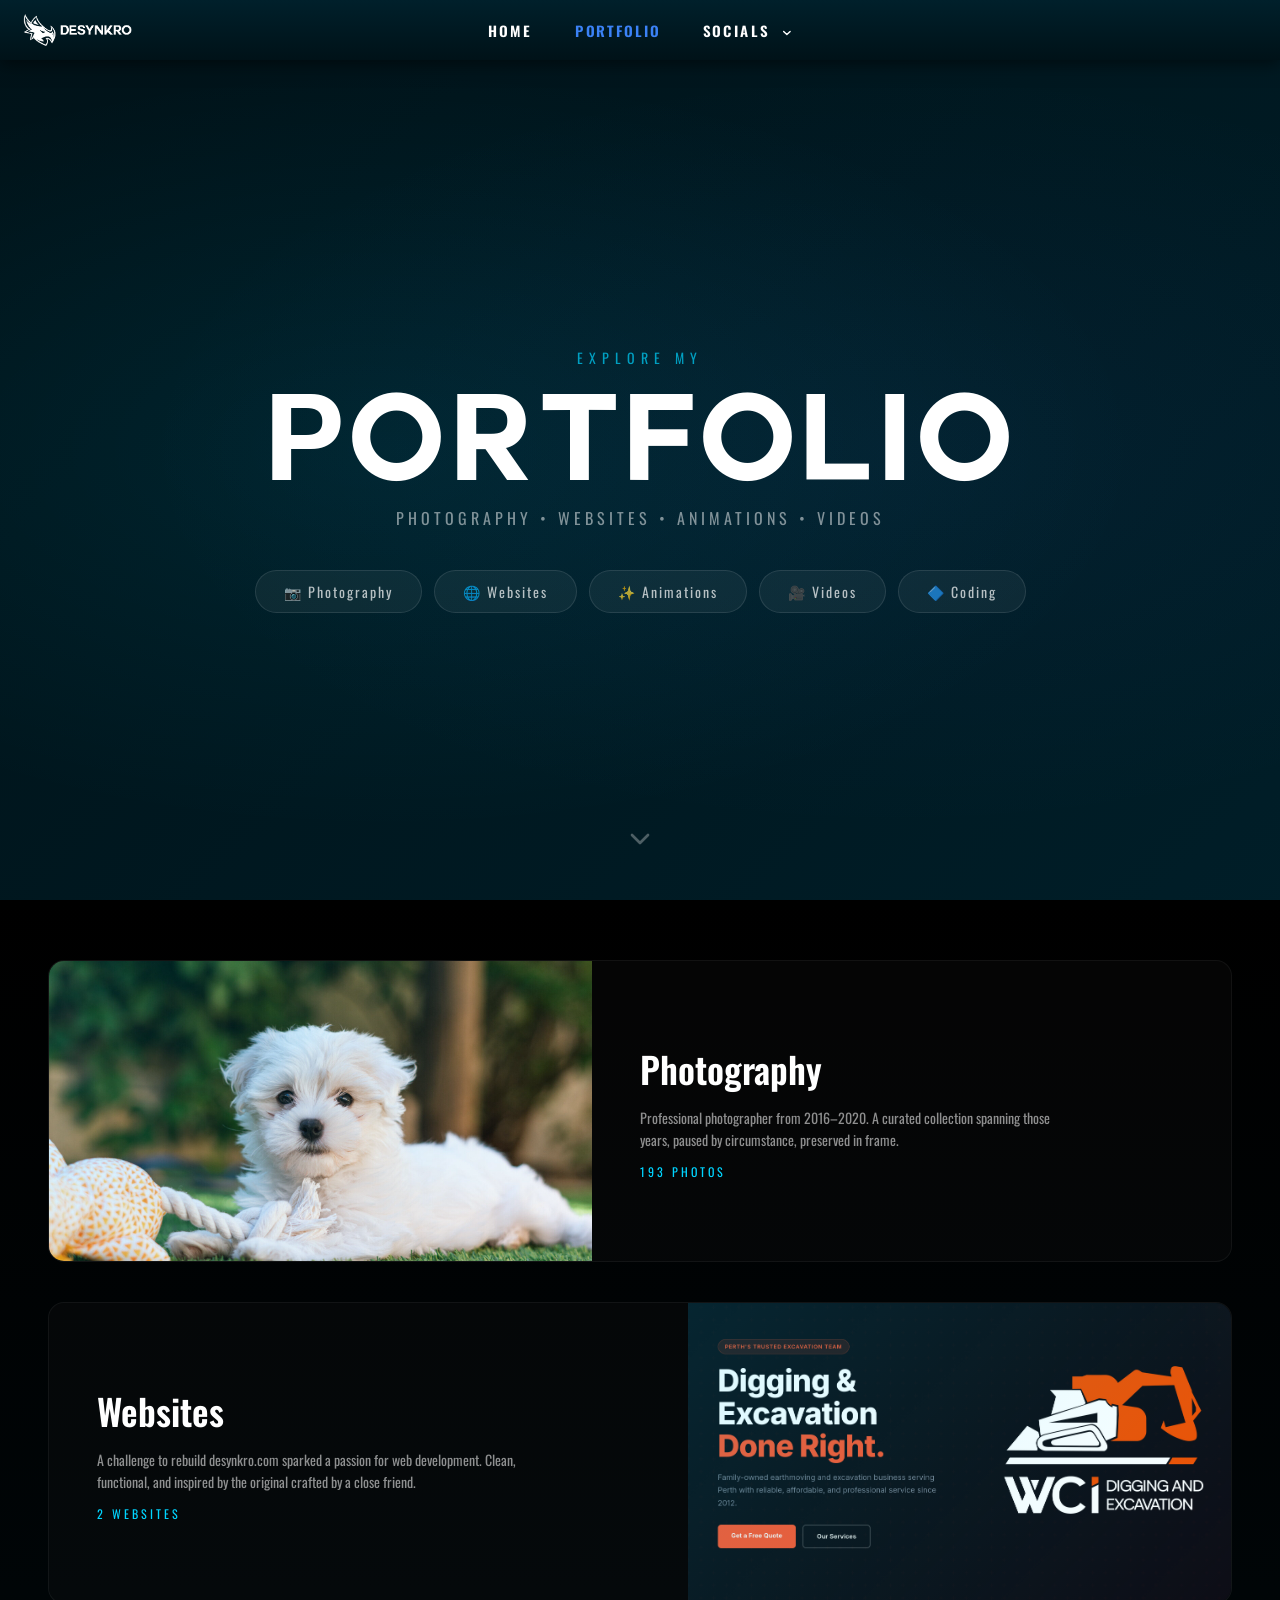
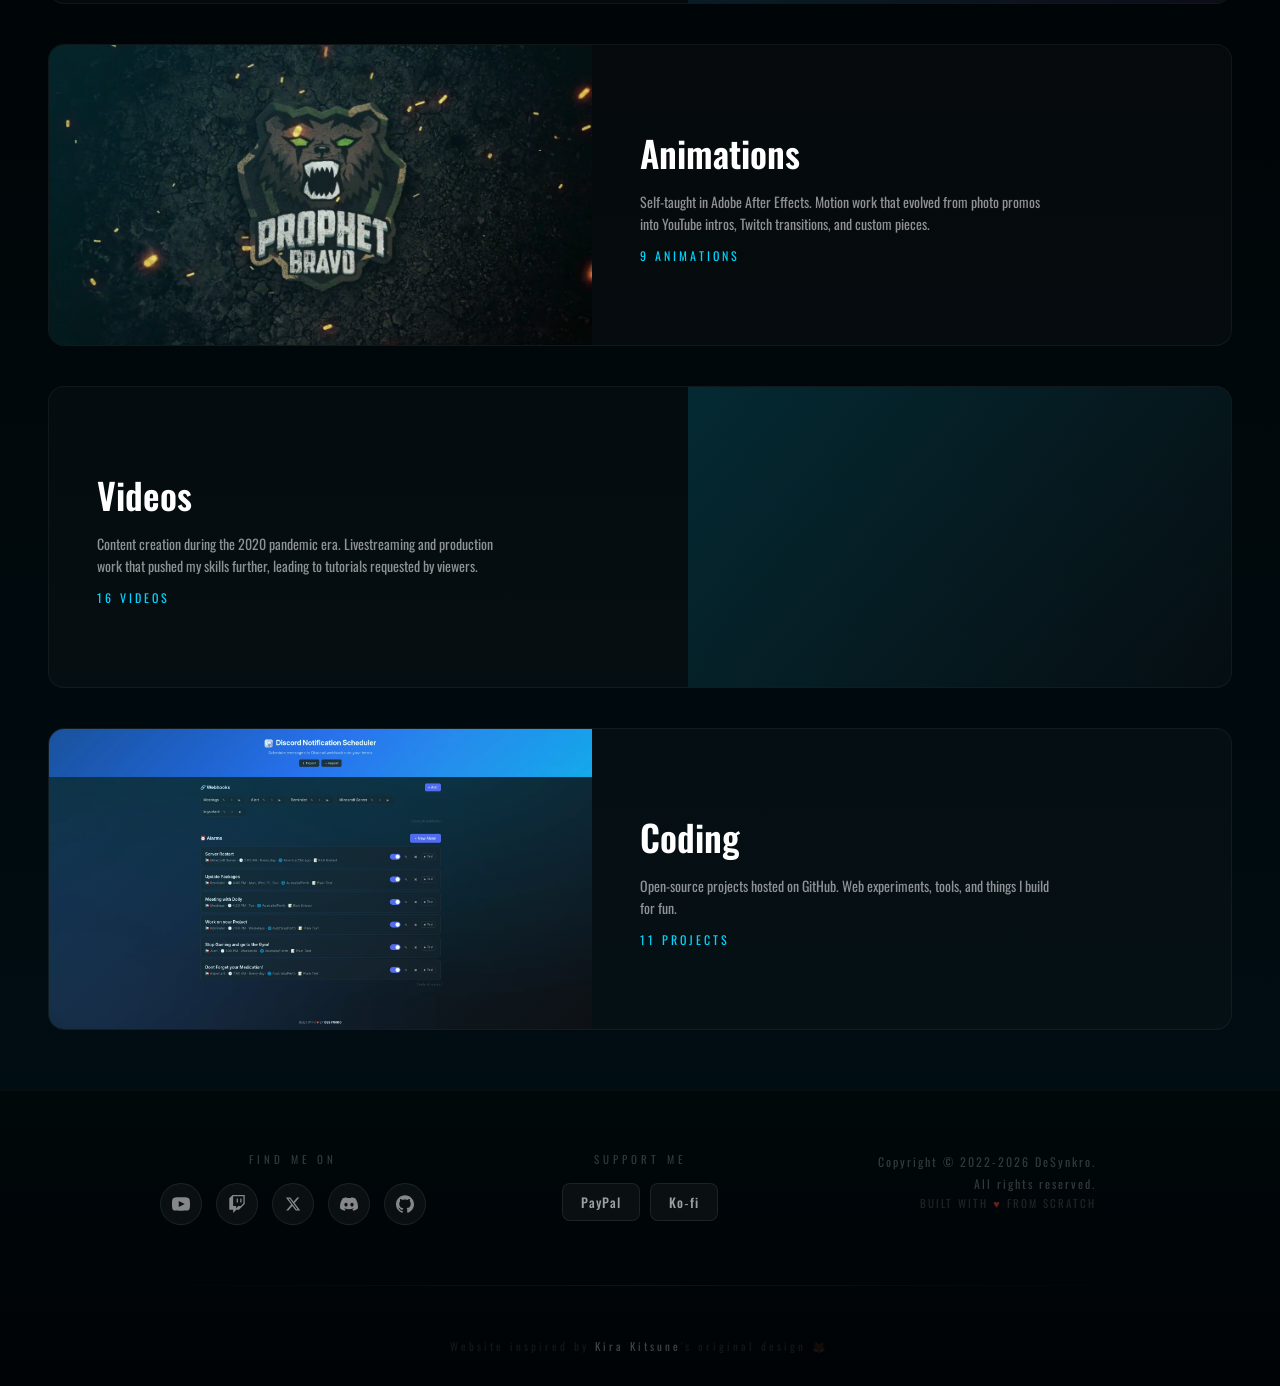
==== commit a030eba9: "v20261119.2 - Migrate socials and project links to GitHub - Replace Codeberg with GitHub in dropdown" ====
--- a/portfolio.html
+++ b/portfolio.html
@@ -60,7 +60,7 @@
   </script>
 
   <link rel="preload" href="/fonts/couture/COUTUREBold.woff2" as="font" type="font/woff2" crossorigin>
-  <link rel="stylesheet" href="/css/styles.css?v=20261119">
+  <link rel="stylesheet" href="/css/styles.css?v=20261119.2">
 </head>
 <body>
 
@@ -77,7 +77,7 @@
           <a href="https://www.twitch.tv/DeSynkro" target="_blank" rel="noopener noreferrer">TWITCH</a>
           <a href="https://x.com/DeSynkro" target="_blank" rel="noopener noreferrer">TWITTER</a>
           <a href="https://discord.com/invite/qptZkCj" target="_blank" rel="noopener noreferrer">DISCORD</a>
-          <a href="https://codeberg.org/desynkro" target="_blank" rel="noopener noreferrer">CODEBERG</a>
+          <a href="https://github.com/DeSynkro" target="_blank" rel="noopener noreferrer">GITHUB</a>
       </div>
     </div>
   </nav>
@@ -106,8 +106,8 @@
       <a href="https://discord.com/invite/qptZkCj" target="_blank" rel="noopener noreferrer" class="msi dc">
         <svg viewBox="0 0 24 24" width="20" height="20" fill="currentColor"><path d="M20.317 4.3698a19.7913 19.7913 0 0 0-4.8851-1.5152.0741.0741 0 0 0-.0785.0371c-.211.3753-.4447.8648-.6083 1.2495-1.8447-.2762-3.68-.2762-5.4868 0-.1636-.3933-.4058-.8742-.6177-1.2495a.077.077 0 0 0-.0785-.037 19.7363 19.7363 0 0 0-4.8852 1.515.0699.0699 0 0 0-.0321.0277C.5334 9.0458-.319 13.5799.0992 18.0578a.0824.0824 0 0 0 .0312.0561c2.0528 1.5076 4.0413 2.4228 5.9929 3.0294a.0777.0777 0 0 0 .0842-.0276c.4616-.6304.8731-1.2952 1.226-1.9942a.076.076 0 0 0-.0416-.1057c-.6528-.2476-1.2743-.5495-1.8722-.8923a.077.077 0 0 1-.0076-.1277c.1258-.0943.2517-.1923.3718-.2914a.0743.0743 0 0 1 .0776-.0105c3.9278 1.7933 8.18 1.7933 12.0614 0a.0739.0739 0 0 1 .0785.0095c.1202.099.246.1981.3728.2924a.077.077 0 0 1-.0066.1276 12.2986 12.2986 0 0 1-1.873.8914.0766.0766 0 0 0-.0407.1067c.3604.698.7719 1.3628 1.225 1.9932a.076.076 0 0 0 .0842.0286c1.961-.6067 3.9495-1.5219 6.0023-3.0294a.077.077 0 0 0 .0313-.0552c.5004-5.177-.8382-9.6739-3.5485-13.6604a.061.061 0 0 0-.0312-.0286zM8.02 15.3312c-1.1825 0-2.1569-1.0857-2.1569-2.419 0-1.3332.9555-2.4189 2.157-2.4189 1.2108 0 2.1757 1.0952 2.1568 2.419 0 1.3332-.9555 2.4189-2.1569 2.4189zm7.9748 0c-1.1825 0-2.1569-1.0857-2.1569-2.419 0-1.3332.9554-2.4189 2.1569-2.4189 1.2108 0 2.1757 1.0952 2.1568 2.419 0 1.3332-.946 2.4189-2.1568 2.4189z"/></svg>
       </a>
-      <a href="https://codeberg.org/desynkro" target="_blank" rel="noopener noreferrer" class="msi cb">
-        <svg viewBox="0 0 24 24" width="20" height="20" fill="currentColor"><path fill-rule="evenodd" d="M12 2C6.48 2 2 6.48 2 12s4.48 10 10 10 10-4.48 10-10S17.52 2 12 2zM7 17l5-8 5 8z"/></svg>
+      <a href="https://github.com/DeSynkro" target="_blank" rel="noopener noreferrer" class="msi gh">
+        <svg viewBox="0 0 24 24" width="20" height="20" fill="currentColor"><path d="M12 .297c-6.63 0-12 5.373-12 12 0 5.303 3.438 9.8 8.205 11.385.6.113.82-.258.82-.577 0-.285-.01-1.04-.015-2.04-3.338.724-4.042-1.61-4.042-1.61-.546-1.387-1.333-1.756-1.333-1.756-1.089-.745.083-.729.083-.729 1.205.084 1.84 1.236 1.84 1.236 1.07 1.835 2.809 1.305 3.495.998.108-.776.417-1.305.76-1.606-2.665-.3-5.466-1.332-5.466-5.93 0-1.31.465-2.38 1.235-3.22-.135-.303-.54-1.523.105-3.176 0 0 1.005-.322 3.3 1.23.96-.267 1.98-.399 3-.405 1.02.006 2.04.138 3 .405 2.28-1.552 3.285-1.23 3.285-1.23.645 1.653.24 2.873.12 3.176.765.84 1.23 1.91 1.23 3.22 0 4.61-2.805 5.625-5.475 5.92.42.36.81 1.096.81 2.22 0 1.605-.015 2.9-.015 3.293 0 .315.21.69.825.57C20.565 22.092 24 17.592 24 12.297c0-6.627-5.373-12-12-12"/></svg>
       </a>
     </div>
   </div>
@@ -212,8 +212,8 @@
           <a href="https://discord.com/invite/qptZkCj" target="_blank" rel="noopener noreferrer" class="social-icon dc" title="Discord">
             <svg viewBox="0 0 24 24" width="18" height="18" fill="currentColor"><path d="M20.317 4.3698a19.7913 19.7913 0 00-4.8851-1.5152.0741.0741 0 00-.0785.0371c-.211.3753-.4447.8648-.6083 1.2495-1.8447-.2762-3.68-.2762-5.4868 0-.1636-.3933-.4058-.8742-.6177-1.2495a.077.077 0 00-.0785-.037 19.7363 19.7363 0 00-4.8852 1.515.0699.0699 0 00-.0321.0277C.5334 9.0458-.319 13.5799.0992 18.0578a.0824.0824 0 00.0312.0561c2.0528 1.5076 4.0413 2.4228 5.9929 3.0294a.0777.0777 0 00.0842-.0276c.4616-.6304.8731-1.2952 1.226-1.9942a.076.076 0 00-.0416-.1057c-.6528-.2476-1.2743-.5495-1.8722-.8923a.077.077 0 01-.0076-.1277c.1258-.0943.2517-.1923.3718-.2914a.0743.0743 0 01.0776-.0105c3.9278 1.7933 8.18 1.7933 12.0614 0a.0739.0739 0 01.0785.0095c.1202.099.246.1981.3728.2924a.077.077 0 01-.0066.1276 12.2986 12.2986 0 01-1.873.8914.0766.0766 0 00-.0407.1067c.3604.698.7719 1.3628 1.225 1.9932a.076.076 0 00.0842.0286c1.961-.6067 3.9495-1.5219 6.0023-3.0294a.077.077 0 00.0313-.0552c.5004-5.177-.8382-9.6739-3.5485-13.6604a.061.061 0 00-.0312-.0286zM8.02 15.3312c-1.1825 0-2.1569-1.0857-2.1569-2.419 0-1.3332.9555-2.4189 2.157-2.4189 1.2108 0 2.1757 1.0952 2.1568 2.419 0 1.3332-.9555 2.4189-2.1569 2.4189zm7.9748 0c-1.1825 0-2.1569-1.0857-2.1569-2.419 0-1.3332.9554-2.4189 2.1569-2.4189 1.2108 0 2.1757 1.0952 2.1568 2.419 0 1.3332-.946 2.4189-2.1568 2.4189z"/></svg>
           </a>
-          <a href="https://codeberg.org/desynkro" target="_blank" rel="noopener noreferrer" class="social-icon cb" title="Codeberg">
-            <svg viewBox="0 0 24 24" width="18" height="18" fill="currentColor"><path fill-rule="evenodd" d="M12 2C6.48 2 2 6.48 2 12s4.48 10 10 10 10-4.48 10-10S17.52 2 12 2zM7 17l5-8 5 8z"/></svg>
+          <a href="https://github.com/DeSynkro" target="_blank" rel="noopener noreferrer" class="social-icon gh" title="GitHub">
+            <svg viewBox="0 0 24 24" width="18" height="18" fill="currentColor"><path d="M12 .297c-6.63 0-12 5.373-12 12 0 5.303 3.438 9.8 8.205 11.385.6.113.82-.258.82-.577 0-.285-.01-1.04-.015-2.04-3.338.724-4.042-1.61-4.042-1.61-.546-1.387-1.333-1.756-1.333-1.756-1.089-.745.083-.729.083-.729 1.205.084 1.84 1.236 1.84 1.236 1.07 1.835 2.809 1.305 3.495.998.108-.776.417-1.305.76-1.606-2.665-.3-5.466-1.332-5.466-5.93 0-1.31.465-2.38 1.235-3.22-.135-.303-.54-1.523.105-3.176 0 0 1.005-.322 3.3 1.23.96-.267 1.98-.399 3-.405 1.02.006 2.04.138 3 .405 2.28-1.552 3.285-1.23 3.285-1.23.645 1.653.24 2.873.12 3.176.765.84 1.23 1.91 1.23 3.22 0 4.61-2.805 5.625-5.475 5.92.42.36.81 1.096.81 2.22 0 1.605-.015 2.9-.015 3.293 0 .315.21.69.825.57C20.565 22.092 24 17.592 24 12.297c0-6.627-5.373-12-12-12"/></svg>
           </a>
         </div>
       </div>
@@ -236,7 +236,7 @@
   </footer>
 
   <!-- ═══════════════ JAVASCRIPT ═══════════════ -->
-  <script src="/js/portfolio-data.js?v=20261115"></script>
+  <script src="/js/portfolio-data.js?v=20261119.2"></script>
   <script>
     (function() {
       // ── REFS ──
@@ -284,7 +284,7 @@
         pill.textContent = (emojis[cat.slug] ? emojis[cat.slug] + ' ' : '') + cat.title;
         pill.addEventListener('click', () => {
           if (cat.type === 'coding') {
-            renderCodebergProjects(cat);
+            renderCodingProjects(cat);
           } else if (cat.items && cat.items.length && cat.type) {
             openGallery(cat);
           } else if (cat.children && cat.children.length) {
@@ -386,7 +386,7 @@
               const cat = portfolioData.find(c => c.slug === el.dataset.slug);
               if (!cat) return;
               if (cat.type === 'coding') {
-                renderCodebergProjects(cat);
+                renderCodingProjects(cat);
               } else if (cat.items && cat.items.length && cat.type) {
                 openGallery(cat);
               } else if (cat.children && cat.children.length) {
@@ -553,7 +553,7 @@
         if (pfMain) pfMain.scrollIntoView({ behavior: 'smooth', block: 'start' });
       }
 
-      // ── CODEBERG PROJECTS ──
+      // ── CODING PROJECTS ──
       const langColors = {
         JavaScript: '#f1e05a', TypeScript: '#3178c6', HTML: '#e34c26',
         CSS: '#563d7c', Python: '#3572A5', Shell: '#89e051',
@@ -562,11 +562,11 @@
         Vue: '#41b883', Astro: '#ff5a03', Kotlin: '#A97BFF',
         Java: '#b07219', C: '#555555', 'C++': '#f34b7d',
         'C#': '#178600', Lua: '#000080', Swift: '#F05138',
-        Palworld: '#f59e0b',
+        Palworld: '#f59e0b', 'Ratchet & Clank': '#f97316',
       };
       function langColor(lang) { return langColors[lang] || '#6b7280'; }
 
-      function renderCodebergProjects(cat, replace) {
+      function renderCodingProjects(cat, replace) {
         currentSub = cat;
         currentParent = null;
         lastCategorySlug = cat.slug;
@@ -604,14 +604,14 @@
                   <div class="pf-coding-group-grid">
                     ${items.map((item, i) => {
                       const desc = item.desc || '';
-                      const metaLabel = item.game || item.lang;
                       return `
                         <a href="${item.url}" target="_blank" rel="noopener noreferrer" class="pf-coding-cell" data-group="${gi}" data-index="${i}">
                           <div class="pf-coding-card">
                             <div class="pf-coding-name">${item.name}</div>
                             ${desc ? `<div class="pf-coding-desc">${desc}</div>` : ''}
                             <div class="pf-coding-meta">
-                              ${metaLabel ? `<span class="pf-coding-lang"><span class="pf-coding-dot" style="background:${langColor(metaLabel)}"></span>${metaLabel}</span>` : ''}
+                              ${item.lang ? `<span class="pf-coding-lang"><span class="pf-coding-dot" style="background:${langColor(item.lang)}"></span>${item.lang}</span>` : ''}
+                              ${item.game ? `<span class="pf-coding-lang"><span class="pf-coding-dot" style="background:${langColor(item.game)}"></span>${item.game}</span>` : ''}
                             </div>
                           </div>
                         </a>
@@ -940,7 +940,7 @@
 
         // Top-level category
         if (cat.type === 'coding') {
-          renderCodebergProjects(cat, replace);
+          renderCodingProjects(cat, replace);
         } else if (cat.items && cat.items.length) {
           openGallery(cat, replace);
         } else if (cat.children && cat.children.length) {
@@ -960,6 +960,6 @@
       navigateFromURL(true);
     })();
   </script>
-  <script src="/js/script.js?v=20261115"></script>
+  <script src="/js/script.js?v=20261119.2"></script>
 </body>
 </html>
--- a/css/styles.css
+++ b/css/styles.css
@@ -318,10 +318,10 @@
       color: #5865F2;
     }
 
-    .mobile-social-icons a.cb:hover {
-      background: rgba(33,133,208,0.15);
-      border-color: #2185D0;
-      color: #2185D0;
+    .mobile-social-icons a.gh:hover {
+      background: rgba(255,255,255,0.1);
+      border-color: #f0f6fc;
+      color: #f0f6fc;
     }
 
     /* ═══════════════════════════════════════════════
@@ -1408,11 +1408,11 @@
       box-shadow: 0 0 20px rgba(88,101,242,0.15);
     }
 
-    .social-icon.cb:hover {
-      background: rgba(33,133,208,0.15);
-      border-color: #2185D0;
-      color: #2185D0;
-      box-shadow: 0 0 20px rgba(33,133,208,0.15);
+    .social-icon.gh:hover {
+      background: rgba(255,255,255,0.1);
+      border-color: #f0f6fc;
+      color: #f0f6fc;
+      box-shadow: 0 0 20px rgba(255,255,255,0.1);
     }
 
     .support-btns {
@@ -2074,6 +2074,7 @@
     .pf-coding-meta {
       display: flex;
       align-items: center;
+      flex-wrap: wrap;
       gap: 16px;
       font-size: 12px;
       color: rgba(255,255,255,0.4);
